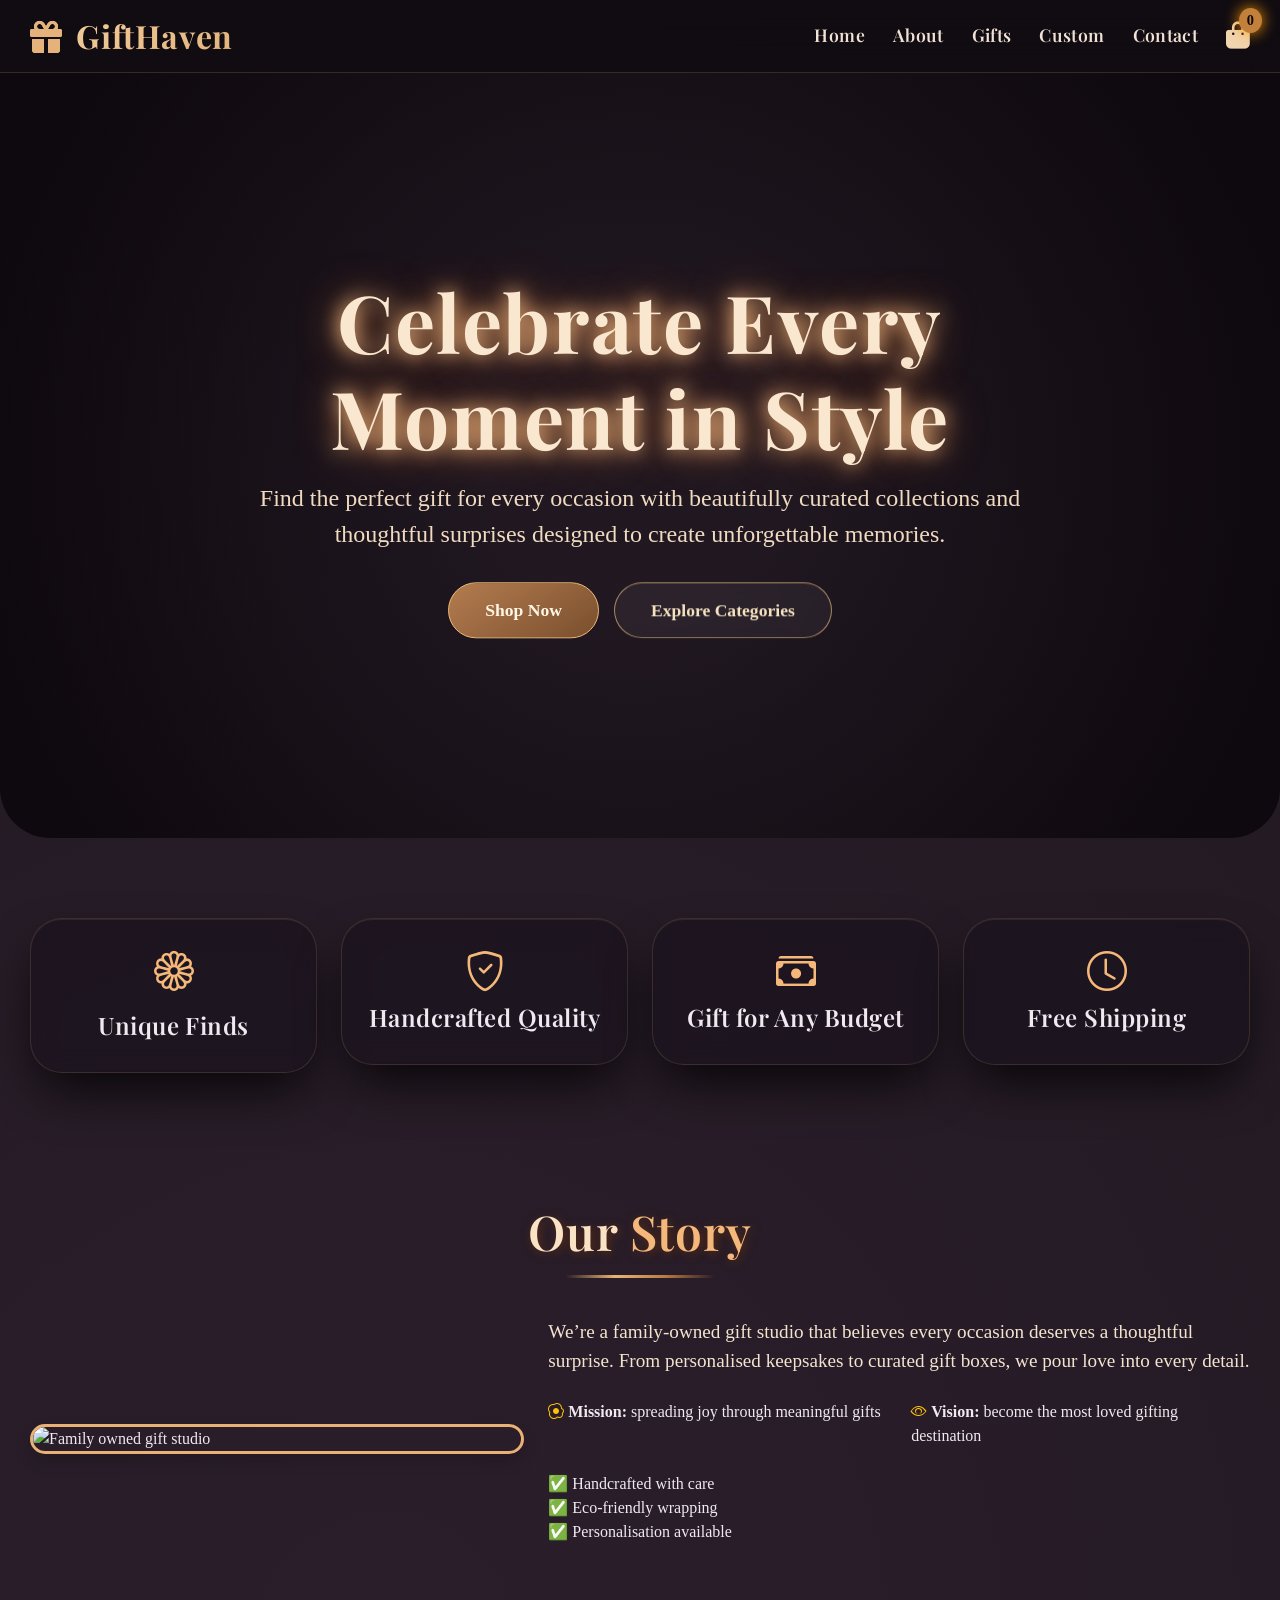
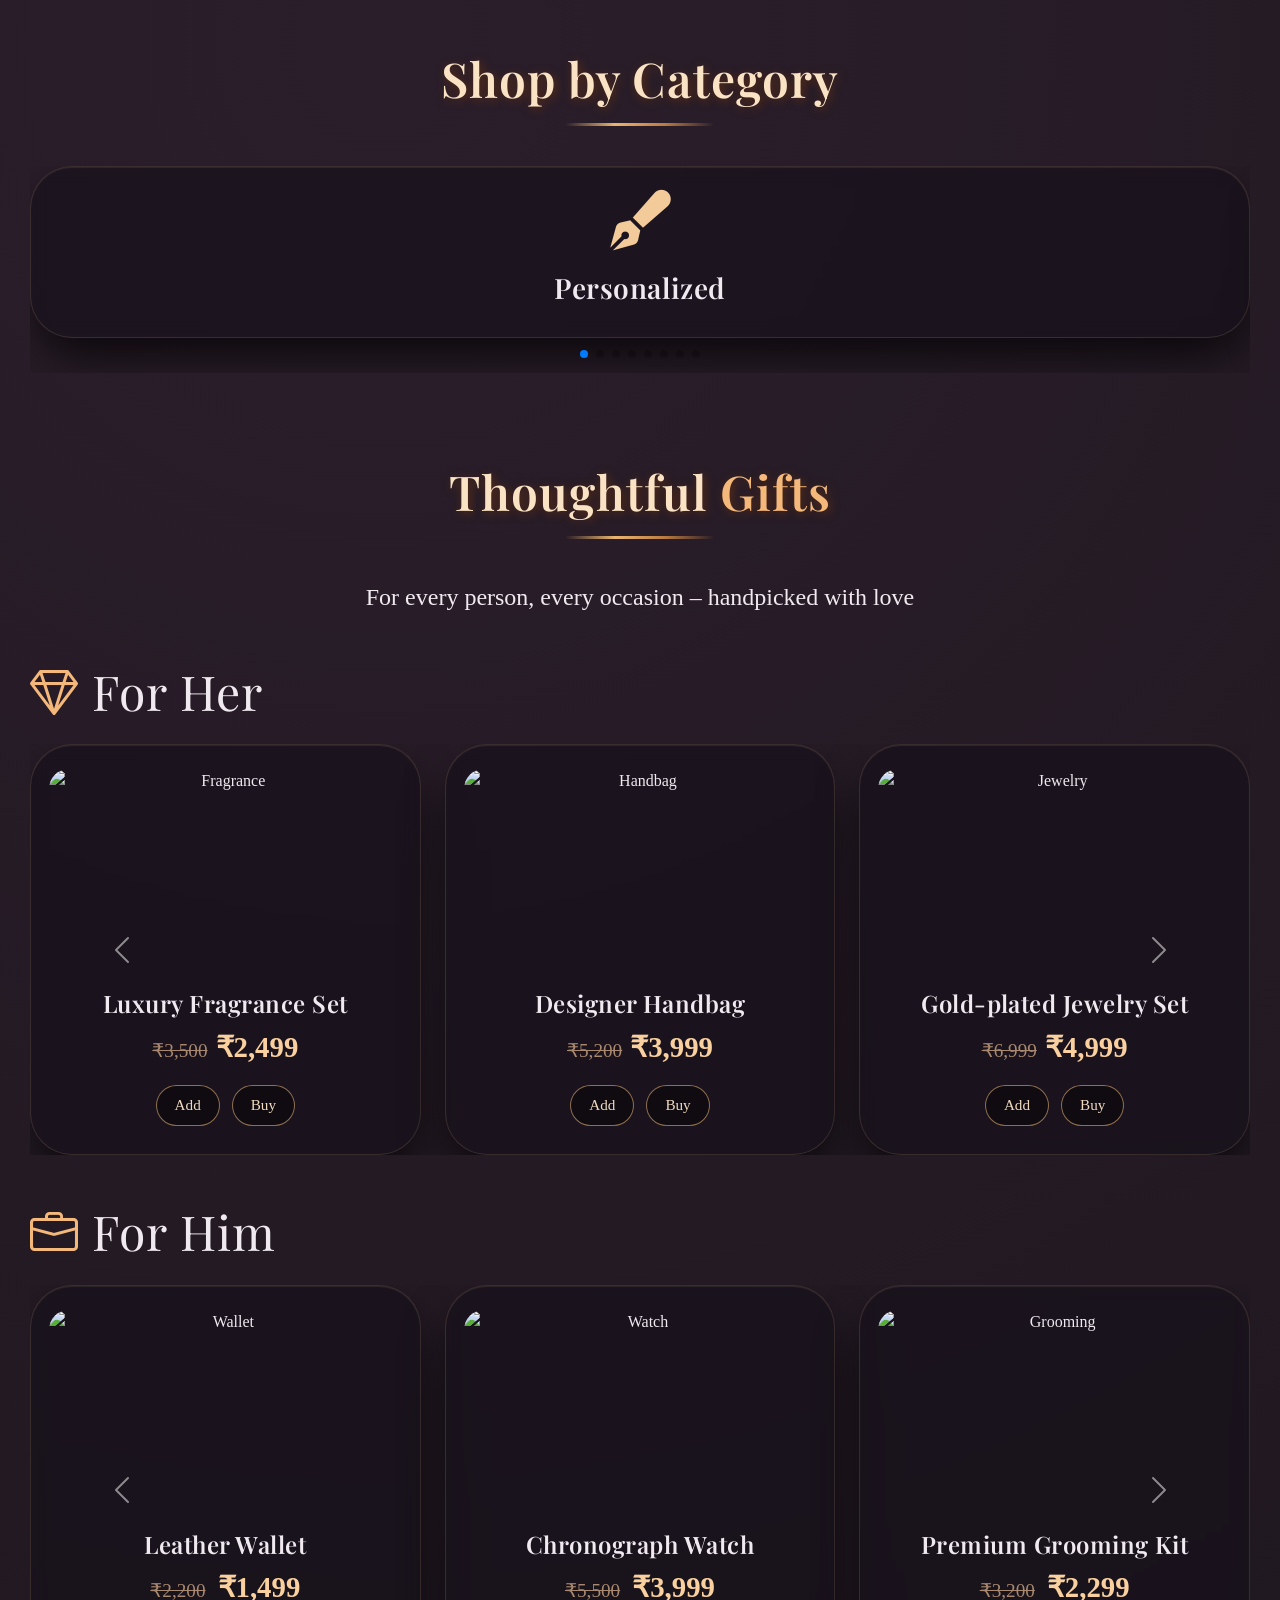
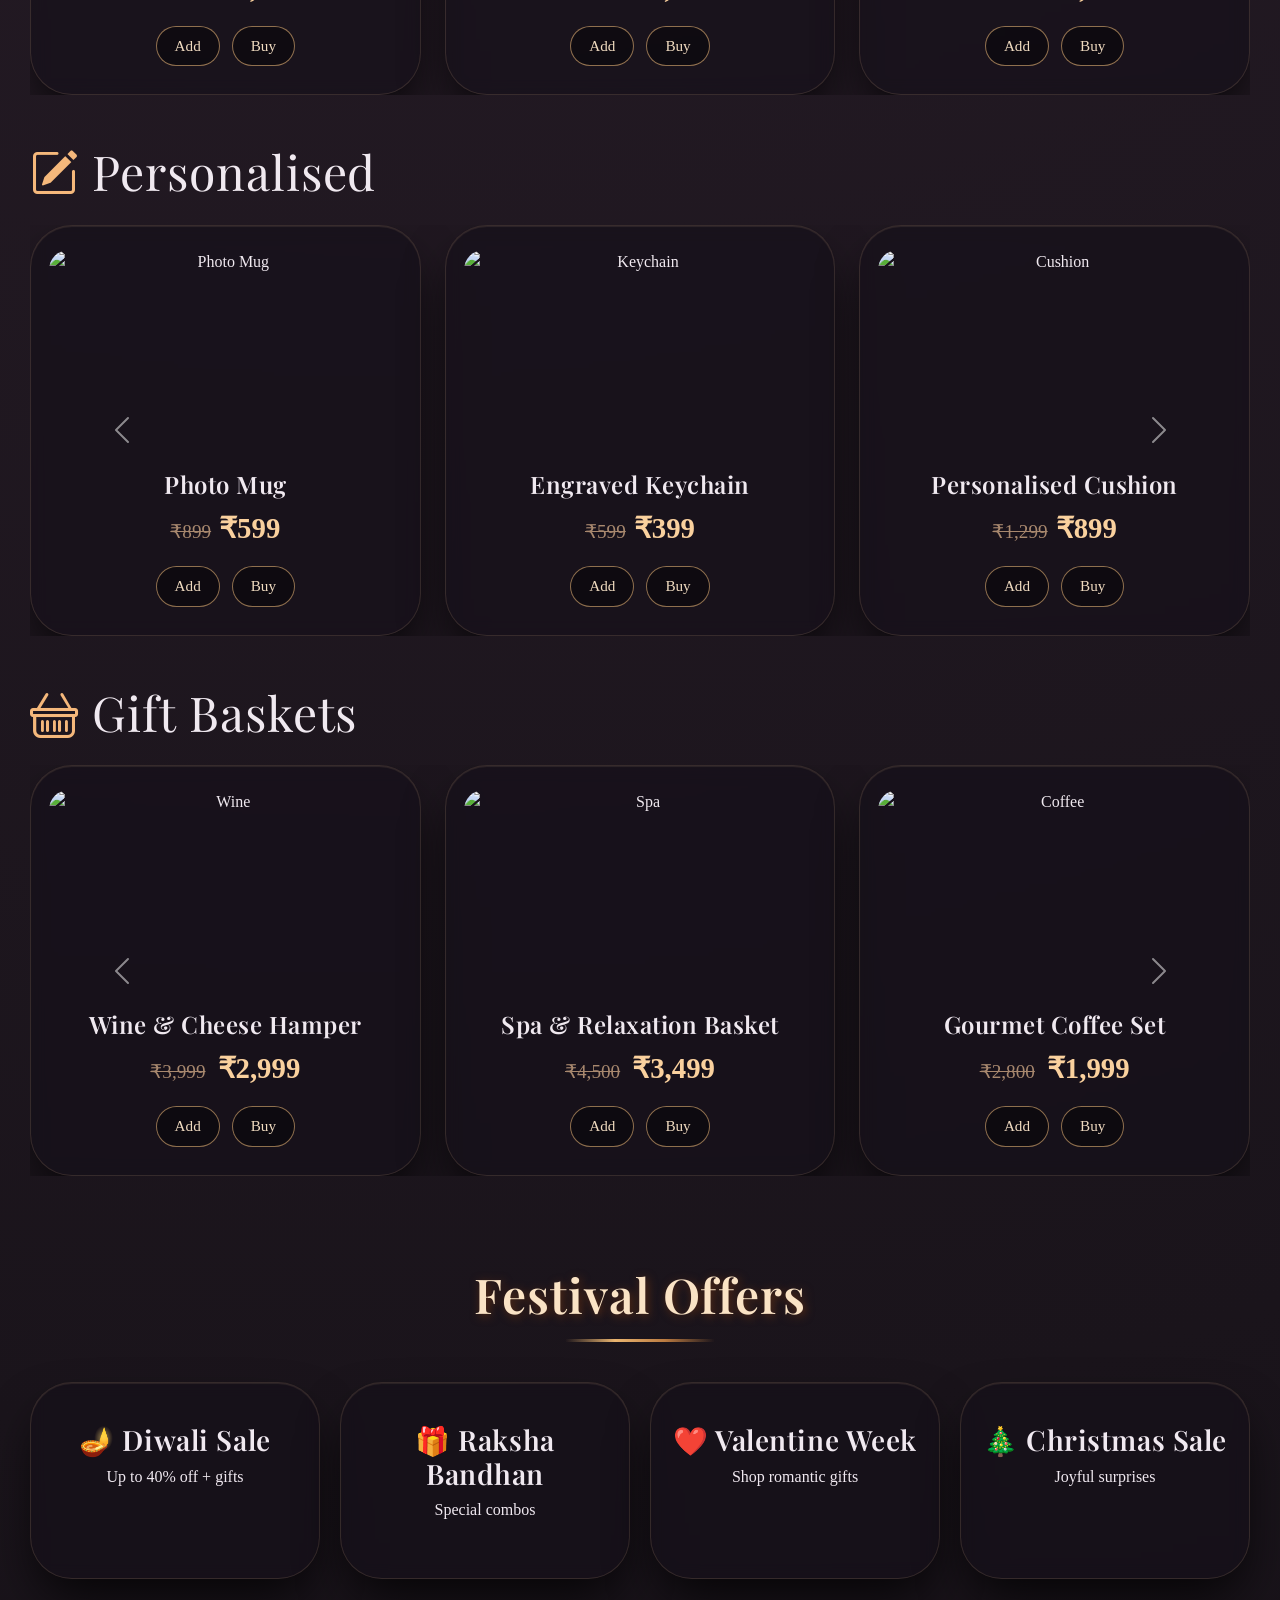
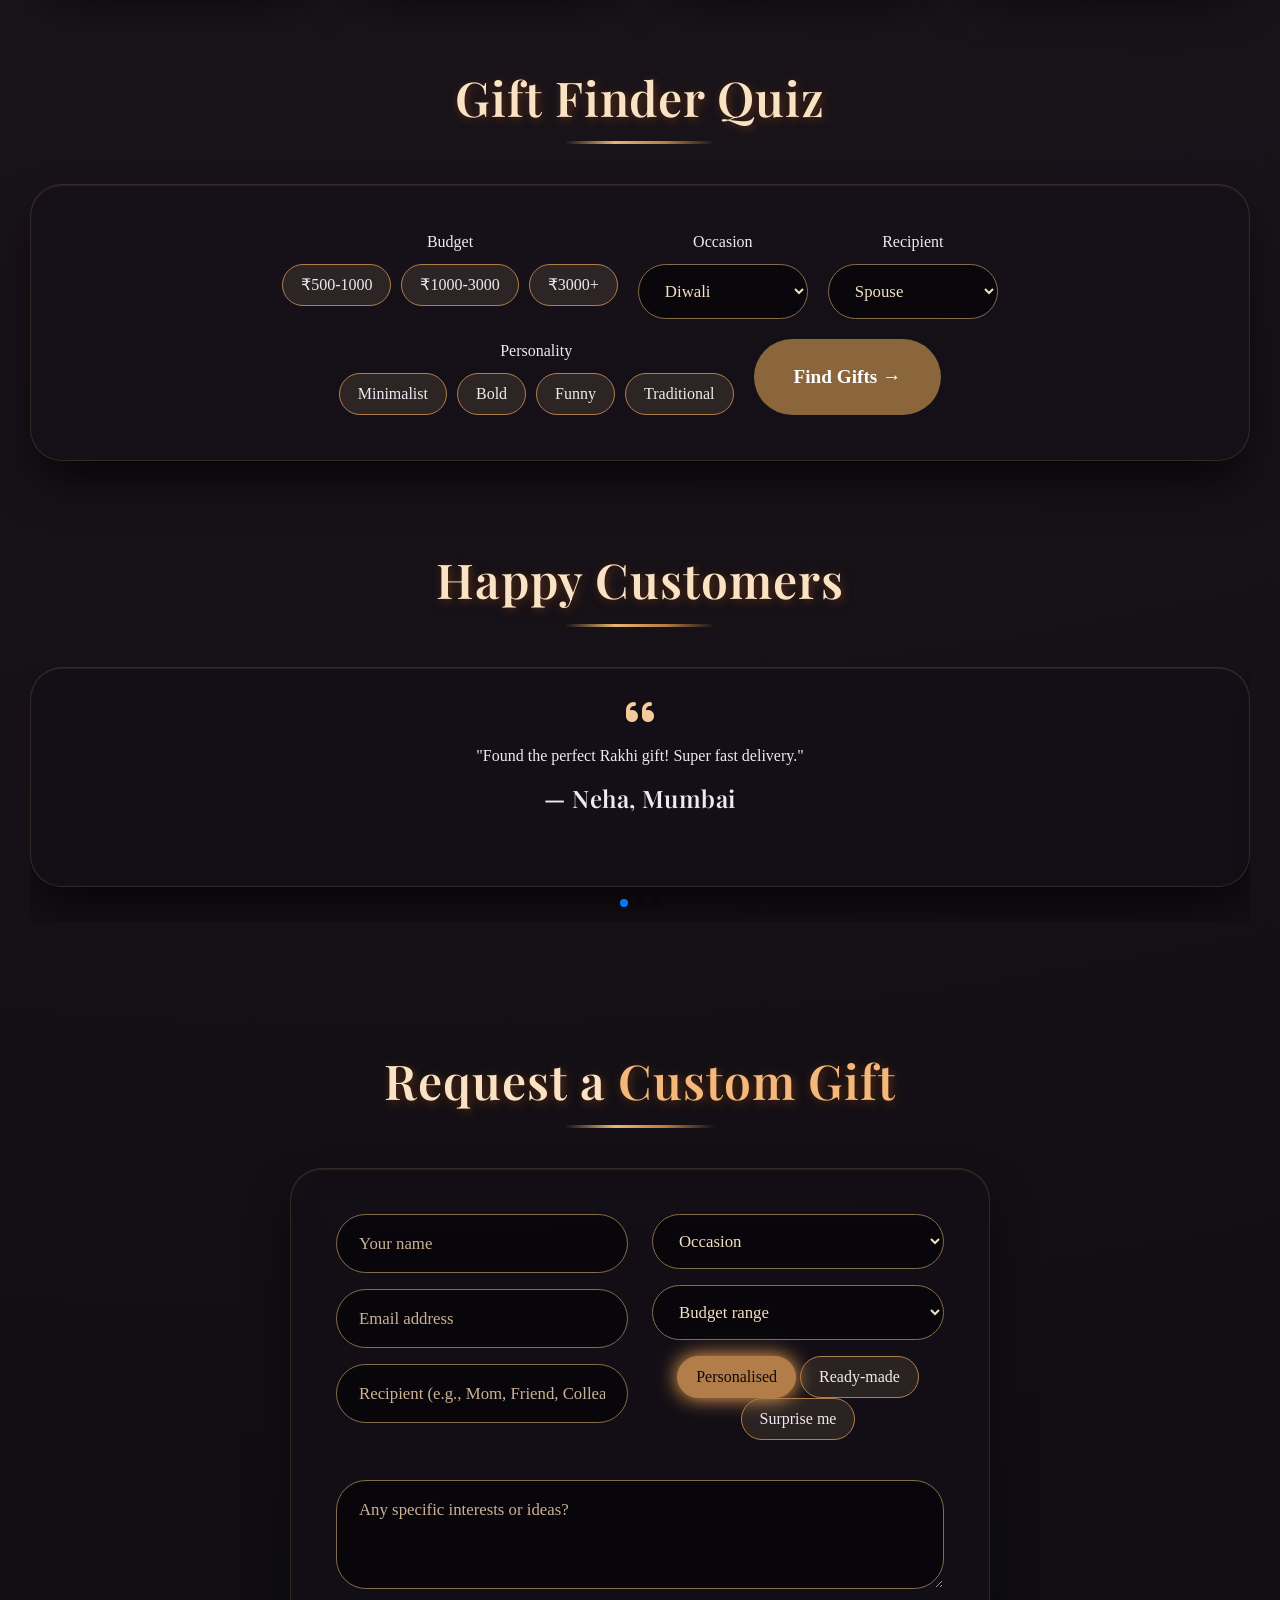
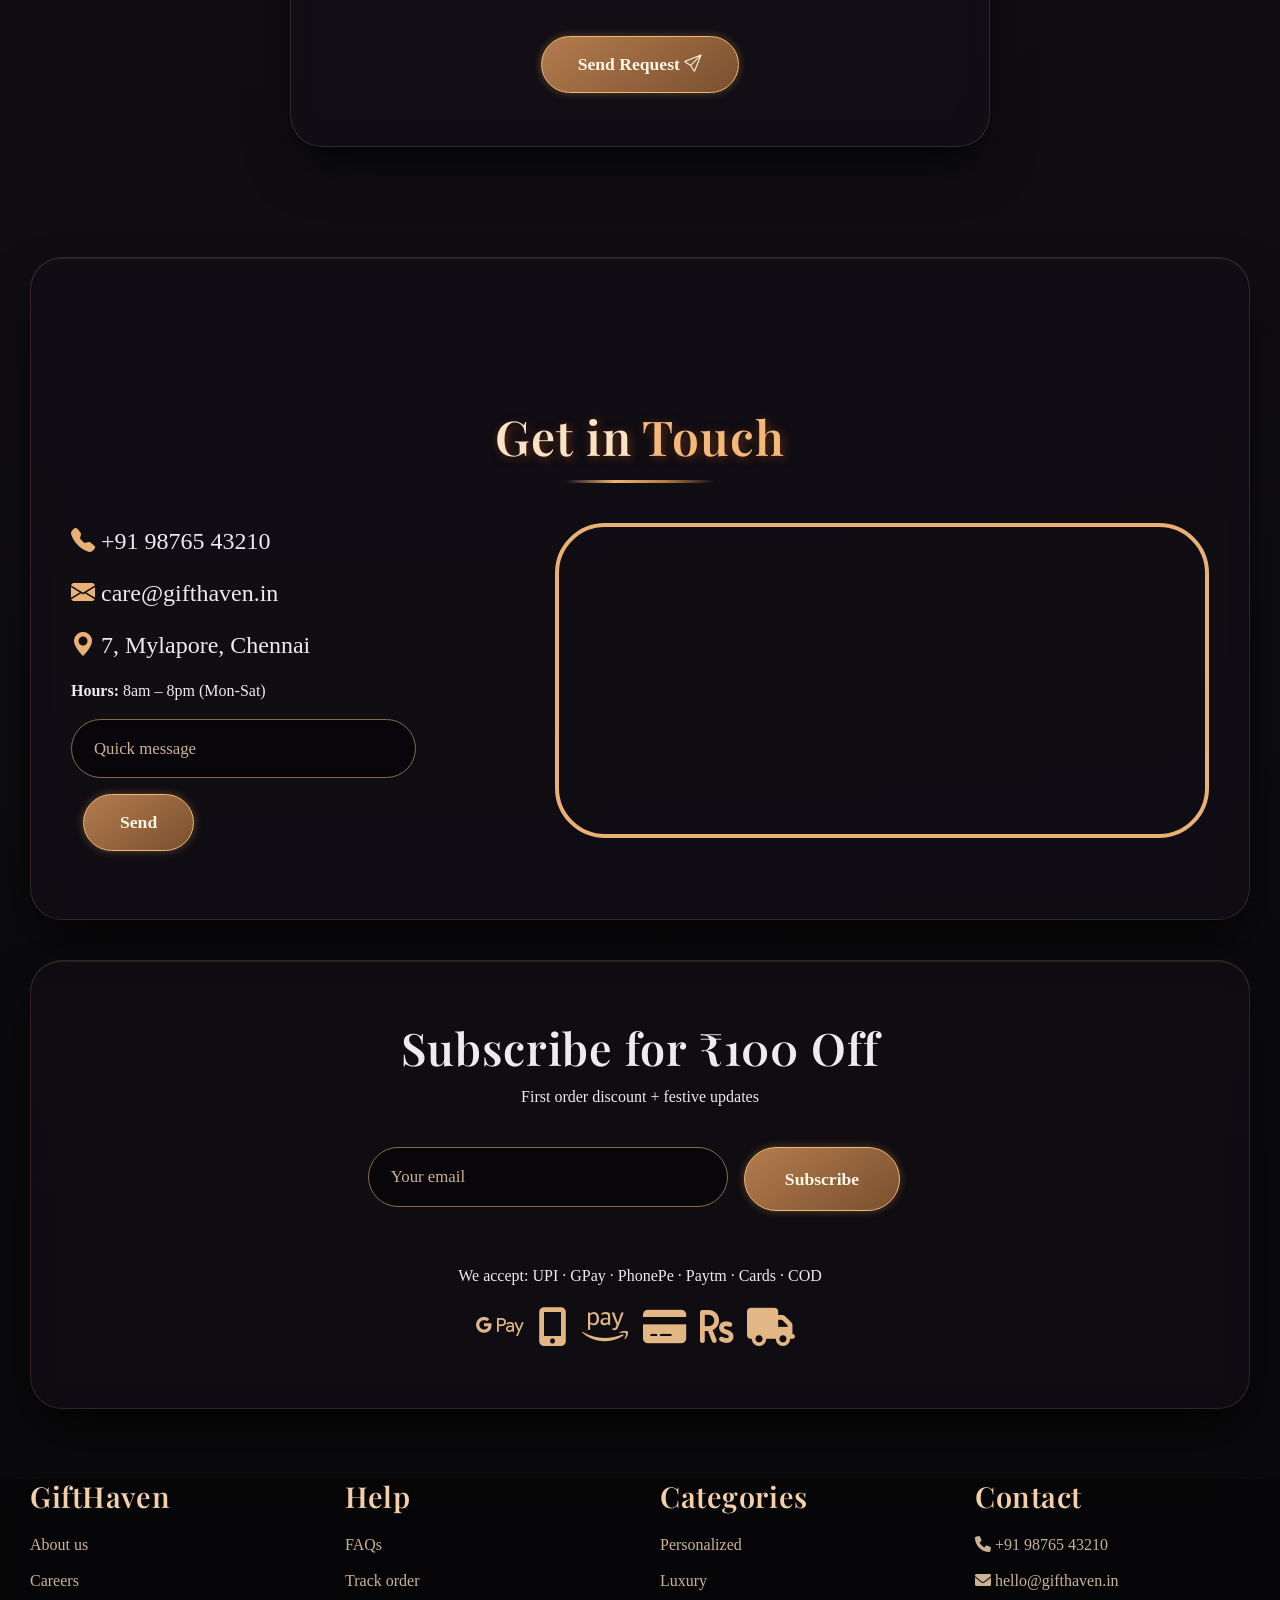
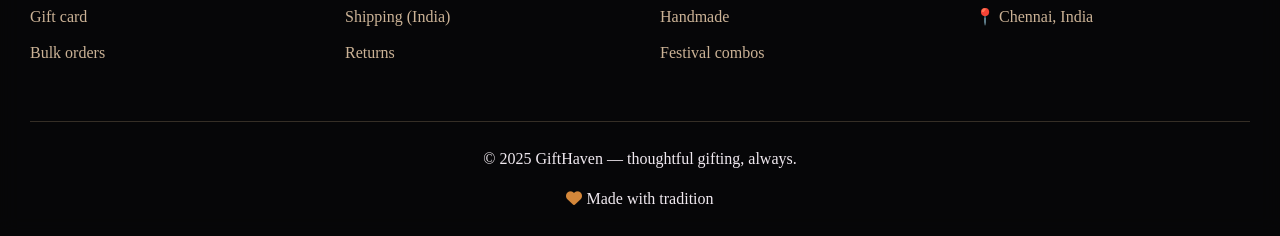
==== index.html @ 0e1faf99 "Added Models to Boostrap comment" ====
<!DOCTYPE html>
<html lang="en">
<head>
  <meta charset="UTF-8" />
  <meta name="google-site-verification" content="d2nQyzXYaxKSL7zvkTmyWtVODp1r4jVyXbWFg20nH5I" />
  <meta name="viewport" content="width=device-width, initial-scale=1.0" />
  <title>GiftHaven | Thoughtful Gifts for Every Occasion</title>

  <!-- Google Fonts -->
  <link rel="preconnect" href="https://fonts.googleapis.com" />
  <link rel="preconnect" href="https://fonts.gstatic.com" crossorigin />
  <link
    href="https://fonts.googleapis.com/css2?family=Inter:opsz@14..32&family=Playfair+Display:wght@400;600;700;900&display=swap"
    rel="stylesheet"
  />

  <!-- AOS -->
  <link href="https://unpkg.com/aos@2.3.1/dist/aos.css" rel="stylesheet" />

  <!-- Icons -->
  <link
    rel="stylesheet"
    href="https://cdnjs.cloudflare.com/ajax/libs/font-awesome/6.0.0-beta3/css/all.min.css"
  />
  <link
    rel="stylesheet"
    href="https://cdn.jsdelivr.net/npm/bootstrap-icons@1.11.3/font/bootstrap-icons.min.css"
  />

  <!-- Bootstrap Models -->
  <link
    href="https://cdn.jsdelivr.net/npm/bootstrap@5.3.0-alpha1/dist/css/bootstrap.min.css"
    rel="stylesheet"
  />

  <!-- Swipers -->
  <link
    rel="stylesheet"
    href="https://cdn.jsdelivr.net/npm/swiper@11/swiper-bundle.min.css"
  />

  <style>
    * {
      margin: 0;
      padding: 0;
      box-sizing: border-box;
    }

    html {
      scroll-behavior: smooth;
    }

    body {
      font-family:Georgia, 'Times New Roman', Times, serif;
      background-color: #0b0a0c;
      background-image: radial-gradient(circle at 30% 20%, #2a1e2a 0%, #0a0a0c 90%);
      color: #f0e9f0;
      line-height: 1.5;
    }

    h1,
    h2,
    h3,
    h4,
    .logo,
    .nav-links a,
    .section-title {
      font-family: 'Playfair Display', serif;
      font-weight: 600;
      letter-spacing: 0.02em;
    }

    .container {
      max-width: 1400px;
      margin: 0 auto;
      padding: 0 30px;
    }

    img {
      max-width: 100%;
      display: block;
    }

    /* ================= HERO VIDEO SLIDER ================= */
    .hero-video-slider {
      width: 100%;
      position: relative;
      margin-bottom: 40px;
    }

    .hero-video-slider .slider {
      position: relative;
      width: 100%;
      height: 85vh;
      min-height: 600px;
      overflow: hidden;
      border-radius: 0 0 50px 50px;
    }

    .hero-video-slider .slide {
      position: absolute;
      inset: 0;
      width: 100%;
      height: 100%;
      opacity: 0;
      visibility: hidden;
      transition: opacity 1.5s ease-in-out, visibility 1.5s ease-in-out;
    }

    .hero-video-slider .slide.active {
      opacity: 1;
      visibility: visible;
      z-index: 2;
    }

    .hero-video-slider .slide video {
      width: 100%;
      height: 100%;
      object-fit: cover;
      filter: brightness(0.35);
    }

    .hero-video-slider .slide::after {
      content: "";
      position: absolute;
      inset: 0;
      background: radial-gradient(circle at center, rgba(0, 0, 0, 0.1) 20%, rgba(10, 6, 10, 0.85) 90%);
      z-index: 1;
    }

    .slide-content {
      position: absolute;
      top: 50%;
      left: 50%;
      transform: translate(-50%, -50%);
      z-index: 3;
      text-align: center;
      width: 90%;
      max-width: 900px;
      padding: 20px;
    }

    .slide-content h1 {
      font-size: 5rem;
      font-weight: 700;
      color: #fae7cf;
      text-shadow: 0 0 20px #ffc489, 0 0 40px #b45f2b;
      margin-bottom: 15px;
    }

    .slide-content p {
      font-size: 1.5rem;
      color: #f0dac0;
      margin-bottom: 30px;
    }

    .buttons {
      display: flex;
      gap: 15px;
      justify-content: center;
      flex-wrap: wrap;
    }

    /* Reusable Cards */
    .glass-card,
    .category-card,
    .product-card,
    .testimonial-card,
    .banner-card,
    .gift-finder form,
    .newsletter-box,
    .contact-card,
    .order-form-card,
    .about-card {
      background: rgba(20, 15, 25, 0.5);
      backdrop-filter: blur(12px);
      -webkit-backdrop-filter: blur(12px);
      border: 1px solid rgba(230, 190, 140, 0.15);
      border-radius: 32px;
      box-shadow: 0 25px 50px -10px rgba(0, 0, 0, 0.8),
        inset 0 1px 1px rgba(255, 215, 170, 0.1);
      transition: transform 0.3s ease, box-shadow 0.4s ease, border-color 0.2s;
    }

    .glass-card:hover,
    .product-card:hover,
    .category-card:hover {
      transform: translateY(-8px) scale(1.02);
      box-shadow: 0 30px 60px -8px #000000cc, 0 0 0 1px rgba(255, 200, 120, 0.3);
      border-color: rgba(230, 170, 100, 0.5);
    }

    /* Navbar */
    .navbar {
      position: sticky;
      top: 0;
      z-index: 999;
      background: rgba(10, 8, 12, 0.7);
      backdrop-filter: blur(16px);
      border-bottom: 1px solid rgba(200, 160, 120, 0.2);
      padding: 12px 0;
    }

    .nav-container {
      display: flex;
      align-items: center;
      justify-content: space-between;
      gap: 20px;
      flex-wrap: wrap;
    }

    .logo {
      font-size: 2rem;
      font-weight: 700;
      background: linear-gradient(130deg, #f5d0a0, #e3b37c);
      -webkit-background-clip: text;
      background-clip: text;
      color: transparent;
    }

    .logo i {
      color: #e6b27c;
      margin-right: 6px;
    }

    .nav-links {
      display: flex;
      gap: 28px;
      align-items: center;
      flex-wrap: wrap;
    }

    .nav-links a {
      color: #f0e2d5;
      text-decoration: none;
      font-size: 1.1rem;
      transition: 0.2s;
      padding: 6px 0;
      border-bottom: 2px solid transparent;
    }

    .nav-links a:hover {
      color: #fadcb0;
      text-shadow: 0 0 10px #ffb96a;
      border-bottom-color: #eab984;
    }

    .cart-icon {
      position: relative;
      font-size: 1.7rem;
      color: #f0d5b0;
      cursor: pointer;
    }

    .cart-count {
      position: absolute;
      top: -8px;
      right: -12px;
      background: #c2803a;
      color: #0b0a0c;
      border-radius: 50%;
      padding: 2px 8px;
      font-size: 0.9rem;
      font-weight: bold;
      box-shadow: 0 0 15px #f90;
    }

    /* Buttons */
    .btn {
      display: inline-block;
      padding: 14px 36px;
      margin: 8px 12px;
      border-radius: 60px;
      font-weight: 600;
      font-size: 1.1rem;
      text-decoration: none;
      background: rgba(255, 255, 255, 0.03);
      border: 1px solid rgba(255, 210, 140, 0.6);
      backdrop-filter: blur(6px);
      color: #f5e2c1;
      transition: all 0.3s;
      box-shadow: 0 0 10px rgba(255, 190, 100, 0.3);
    }

    .btn-primary,
    .btn-secondary {
      padding: 14px 36px;
      border-radius: 60px;
      font-weight: 600;
      font-size: 1.1rem;
      border: 1px solid rgba(255, 210, 140, 0.6);
      cursor: pointer;
      transition: all 0.3s ease;
    }

    .btn-primary {
      background: linear-gradient(145deg, #b47c4f, #7a4f2e);
      border-color: #eebb77;
      color: #fff6e5;
    }

    .btn-secondary {
      background: rgba(255, 255, 255, 0.05);
      color: #f5e2c1;
      border-color: rgba(255, 210, 140, 0.6);
      backdrop-filter: blur(6px);
    }

    .btn:hover,
    .btn-primary:hover,
    .btn-secondary:hover {
      transform: scale(1.05);
      background: rgba(200, 150, 90, 0.3);
      border-color: #fcc27e;
      box-shadow: 0 0 30px #ffb45b, 0 0 60px #c1661e;
      color: #fff8e7;
    }

    .btn-small {
      padding: 8px 18px;
      border-radius: 40px;
      background: rgba(0, 0, 0, 0.4);
      border: 1px solid rgba(230, 180, 120, 0.6);
      color: #f0dbc0;
      text-decoration: none;
      font-size: 0.95rem;
      transition: 0.2s;
      display: inline-block;
      margin: 4px;
      cursor: pointer;
    }

    .btn-small:hover {
      background: #a5713d;
      box-shadow: 0 0 20px #ea9f4a;
      border-color: #fec27e;
      color: #000;
    }

    /* Section Titles */
    .section-title {
      font-size: 3rem;
      text-align: center;
      margin: 90px 0 40px;
      color: #fae3c5;
      text-shadow: 2px 2px 10px #5e2e14;
    }

    .section-title::after {
      content: '';
      display: block;
      width: 150px;
      height: 3px;
      background: linear-gradient(90deg, transparent, #eab570, #bb7b41, transparent);
      margin: 15px auto 0;
      border-radius: 6px;
    }

    .section-title span {
      color: #f5b87b;
    }

    /* Highlights */
    .glass-card {
      padding: 24px 18px;
      text-align: center;
    }

    /* Categories */
    .category-card {
      flex: 0 0 280px;
      padding: 24px 18px;
      text-align: center;
      border-radius: 42px;
      background: rgba(20, 15, 25, 0.6);
      backdrop-filter: blur(8px);
    }

    .category-card i {
      font-size: 3.8rem;
      color: #f3cb9a;
      margin-bottom: 20px;
    }

    /* Products */
    .product-card {
      padding: 24px 18px;
      text-align: center;
      border-radius: 42px;
      background: rgba(20, 15, 25, 0.6);
      backdrop-filter: blur(8px);
      height: 100%;
      display: flex;
      flex-direction: column;
    }

    .price {
      font-size: 1.8rem;
      font-weight: 600;
      color: #fad19e;
    }

    .old-price {
      font-size: 1.2rem;
      text-decoration: line-through;
      color: #a8886e;
      margin-right: 8px;
    }

    .dish {
      border-radius: 20px;
      width: 100%;
      height: 200px;
      margin-bottom: 20px;
      overflow: hidden;
    }

    .dish img {
      width: 100%;
      height: 100%;
      object-fit: cover;
    }

    .card-actions {
      margin-top: auto;
      padding-top: 12px;
    }

    /* Testimonials */
    .testimonial-card {
      padding: 28px 24px;
      text-align: center;
      min-height: 220px;
    }

    .testimonial-card i {
      font-size: 2rem;
      color: #f3cb9a;
      margin-bottom: 16px;
    }

    /* About */
    .lead {
      font-size: 1.2rem;
      color: #f3e4cf;
    }

    /* Forms */
    .order-form-card,
    .contact-card {
      padding: 45px;
      max-width: 700px;
      margin: 30px auto;
    }

    .form-control-super,
    .newsletter-input,
    .form-group input,
    .form-group textarea,
    .form-group select {
      width: 100%;
      padding: 16px 22px;
      background: rgba(0, 0, 0, 0.5);
      border: 1px solid #856e4b;
      border-radius: 60px;
      font-size: 1.05rem;
      color: #f2e0c0;
      backdrop-filter: blur(4px);
      outline: none;
    }

    textarea.form-control-super {
      border-radius: 30px;
      resize: vertical;
    }

    .form-control-super::placeholder,
    .newsletter-input::placeholder {
      color: #cbb296;
    }

    .gift-finder form {
      padding: 45px;
      display: flex;
      flex-wrap: wrap;
      gap: 20px;
      justify-content: center;
    }

    .form-control-wrapper {
      display: flex;
      flex-direction: column;
      min-width: 170px;
      gap: 10px;
    }

    .pill-group {
      display: flex;
      flex-wrap: wrap;
      gap: 10px;
    }

    .pill {
      background: rgba(255, 210, 150, 0.1);
      border: 1px solid #af7e4a;
      border-radius: 40px;
      padding: 8px 18px;
      cursor: pointer;
      transition: 0.2s;
      display: inline-block;
    }

    .pill:hover,
    .pill.active {
      background: #b27d48;
      color: #0b0a0c;
      box-shadow: 0 0 20px #ffae5a;
    }

    .finder-submit {
      background: #8b663d;
      border: none;
      padding: 0 40px;
      border-radius: 60px;
      color: white;
      font-weight: bold;
      font-size: 1.2rem;
      cursor: pointer;
      min-height: 54px;
    }

    /* Banner */
    .banner-grid {
      display: grid;
      grid-template-columns: repeat(4, 1fr);
      gap: 20px;
      margin: 40px 0;
    }

    .banner-card {
      padding: 40px 20px;
      text-align: center;
      border-radius: 42px;
      background: rgba(20, 15, 25, 0.6);
      backdrop-filter: blur(8px);
    }

    /* Footer */
    footer {
      background: rgba(0, 0, 0, 0.3);
      backdrop-filter: blur(10px);
      margin-top: 70px;
    }

    .footer-grid {
      display: grid;
      grid-template-columns: repeat(auto-fit, minmax(200px, 1fr));
      gap: 40px;
      margin: 60px 0 40px;
    }

    .footer-col h4 {
      font-size: 1.8rem;
      margin-bottom: 20px;
      color: #f3cfaa;
    }

    .footer-col ul {
      list-style: none;
      padding-left: 0;
    }

    .footer-col li {
      margin: 12px 0;
      color: #cbb296;
    }

    .footer-col a {
      color: #cbb296;
      text-decoration: none;
      font-size: 1.1rem;
    }

    .footer-col a:hover {
      color: #ffd89c;
    }

    .payment-icons i {
      font-size: 2.4rem;
      margin: 0 10px 0 0;
      color: #e2b785;
    }

    .copyright {
      text-align: center;
      padding: 25px;
      border-top: 1px solid #352e26;
    }

    /* Toast */
    .toast-notification {
      position: fixed;
      bottom: 30px;
      right: 30px;
      background: #2a211c;
      border-left: 6px solid #e9b174;
      padding: 16px 24px;
      border-radius: 60px;
      color: #ffefdb;
      font-weight: 500;
      box-shadow: 0 0 40px #b57a36;
      z-index: 9999;
      backdrop-filter: blur(12px);
      border: 1px solid rgba(255, 200, 120, 0.5);
      display: none;
    }

    .map-glow {
      border: 4px solid #e9b174;
      border-radius: 50px;
      overflow: hidden;
    }

    .swiper-carousel {
      padding-bottom: 35px;
    }

    @media (max-width: 992px) {
      .slide-content h1 {
        font-size: 3.5rem;
      }

      .slide-content p {
        font-size: 1.2rem;
      }

      .banner-grid {
        grid-template-columns: 1fr 1fr;
      }
    }

    @media (max-width: 800px) {
      .nav-container {
        flex-direction: column;
        align-items: flex-start;
      }

      .nav-links {
        gap: 18px;
      }

      .section-title {
        font-size: 2.3rem;
      }

      .slide-content h1 {
        font-size: 2.8rem;
      }
    }

    @media (max-width: 576px) {
      .container {
        padding: 0 18px;
      }

      .banner-grid {
        grid-template-columns: 1fr;
      }

      .nav-links {
        flex-direction: column;
        align-items: flex-start;
      }

      .newsletter-input {
        width: 100%;
        margin-bottom: 15px;
      }

      .slide-content p {
        font-size: 1rem;
      }

      .buttons {
        flex-direction: column;
        align-items: center;
      }
    }
  </style>
</head>
<body>

  <!-- ========================= NAVBAR ========================= -->
  <nav class="navbar">
    <div class="container nav-container">
      <div class="logo"><i class="fas fa-gift"></i> GiftHaven</div>

      <div class="nav-links">
        <a href="#home">Home</a>
        <a href="#about">About</a>
        <a href="#gifts">Gifts</a>
        <a href="#custom">Custom</a>
        <a href="#contact">Contact</a>

        <div class="cart-icon" id="cartIcon">
          <i class="fas fa-shopping-bag"></i>
          <span class="cart-count" id="cartCount">0</span>
        </div>
      </div>
    </div>
  </nav>

  <!-- ========================= HERO ========================= -->
  <section class="hero-video-slider" id="home">
    <div class="slider">

      <div class="slide active">
        <video src="1.mp4" autoplay muted loop playsinline></video>
        <div class="slide-content">
          <h1>Celebrate Every Moment in Style</h1>
          <p>
            Find the perfect gift for every occasion with beautifully
            curated collections and thoughtful surprises designed to
            create unforgettable memories.
          </p>
          <div class="buttons">
            <button type="button" class="btn-primary">Shop Now</button>
            <button type="button" class="btn-secondary">Explore Categories</button>
          </div>
        </div>
      </div>

      <div class="slide">
        <video src="2.mp4" muted loop playsinline></video>
        <div class="slide-content">
          <h1>Rare Finds, Endless Smiles</h1>
          <p>
            Discover handcrafted treasures and luxury gifts made with
            love. Each piece is designed to bring joy and warmth to
            every celebration.
          </p>
          <div class="buttons">
            <button type="button" class="btn-primary">Gift Now</button>
          </div>
        </div>
      </div>

      <div class="slide">
        <video src="3.mp4" muted loop playsinline></video>
        <div class="slide-content">
          <h1>Festival Special Offers</h1>
          <p>
            Celebrate Diwali, Rakhi, Christmas, and Valentine’s Day
            with exclusive gift collections, festive hampers, and
            exciting seasonal discounts.
          </p>
          <div class="buttons">
            <button type="button" class="btn-primary">Claim Discount</button>
          </div>
        </div>
      </div>

      <div class="slide">
        <video src="4.mp4" muted loop playsinline></video>
        <div class="slide-content">
          <h1>Personalised Gifts</h1>
          <p>
            Make every moment special with custom gifts including
            engraved keepsakes, personalised mugs, cushions, and
            memorable photo products.
          </p>
          <div class="buttons">
            <button type="button" class="btn-primary">Create Yours</button>
          </div>
        </div>
      </div>

      <div class="slide">
        <video src="5.mp4" muted loop playsinline></video>
        <div class="slide-content">
          <h1>Luxury Gift Hampers</h1>
          <p>
            Elegant gift baskets filled with gourmet treats,
            premium products, and beautifully wrapped surprises
            for your loved ones.
          </p>
          <div class="buttons">
            <button type="button" class="btn-primary">View Hampers</button>
          </div>
        </div>
      </div>

    </div>
  </section>

  <div class="container">
    <!-- ========================= HIGHLIGHTS ========================= -->
    <section style="padding: 40px 0;">
      <div class="row g-4 text-center">
        <div class="col-md-3" data-aos="flip-up">
          <div class="glass-card">
            <i class="bi bi-flower1 fs-1" style="color:#f5b87b;"></i>
            <h4 class="mt-2">Unique Finds</h4>
          </div>
        </div>

        <div class="col-md-3" data-aos="flip-up" data-aos-delay="50">
          <div class="glass-card">
            <i class="bi bi-shield-check fs-1" style="color:#f5b87b;"></i>
            <h4>Handcrafted Quality</h4>
          </div>
        </div>

        <div class="col-md-3" data-aos="flip-up" data-aos-delay="100">
          <div class="glass-card">
            <i class="bi bi-cash-stack fs-1" style="color:#f5b87b;"></i>
            <h4>Gift for Any Budget</h4>
          </div>
        </div>

        <div class="col-md-3" data-aos="flip-up" data-aos-delay="150">
          <div class="glass-card">
            <i class="bi bi-clock fs-1" style="color:#f5b87b;"></i>
            <h4>Free Shipping</h4>
          </div>
        </div>
      </div>
    </section>

    <!-- ========================= ABOUT ========================= -->
    <section id="about" data-aos="fade-up">
      <h2 class="section-title">Our <span>Story</span></h2>

      <div class="row align-items-center">
        <div class="col-lg-5" data-aos="fade-right">
          <img
            src="https://images.pexels.com/photos/5705522/pexels-photo-5705522.jpeg?auto=compress&cs=tinysrgb&w=600"
            class="img-fluid rounded-5 shadow"
            style="border:3px solid #e9b174;"
            alt="Family owned gift studio"
          />
        </div>

        <div class="col-lg-7" data-aos="fade-left">
          <p class="lead">
            We’re a family-owned gift studio that believes every occasion deserves a thoughtful surprise.
            From personalised keepsakes to curated gift boxes, we pour love into every detail.
          </p>

          <div class="row mt-4">
            <div class="col-6">
              <i class="bi bi-egg-fried text-warning"></i>
              <strong>Mission:</strong> spreading joy through meaningful gifts
            </div>
            <div class="col-6">
              <i class="bi bi-eye text-warning"></i>
              <strong>Vision:</strong> become the most loved gifting destination
            </div>
          </div>

          <ul class="list-unstyled mt-4">
            <li>✅ Handcrafted with care</li>
            <li>✅ Eco-friendly wrapping</li>
            <li>✅ Personalisation available</li>
          </ul>
        </div>
      </div>
    </section>

    <!-- ========================= CATEGORIES ========================= -->
    <section id="gifts">
      <h2 class="section-title" data-aos="zoom-in">Shop by Category</h2>

      <div class="swiper swiper-carousel categorySwiper" data-aos="fade-up">
        <div class="swiper-wrapper">
          <div class="swiper-slide"><div class="category-card"><i class="fas fa-pen-fancy"></i><h3>Personalized</h3></div></div>
          <div class="swiper-slide"><div class="category-card"><i class="fas fa-calendar-alt"></i><h3>Occasion</h3></div></div>
          <div class="swiper-slide"><div class="category-card"><i class="fas fa-crown"></i><h3>Luxury</h3></div></div>
          <div class="swiper-slide"><div class="category-card"><i class="fas fa-hands"></i><h3>Handmade</h3></div></div>
          <div class="swiper-slide"><div class="category-card"><i class="fas fa-smile"></i><h3>Funny & Novelty</h3></div></div>
          <div class="swiper-slide"><div class="category-card"><i class="fas fa-box-open"></i><h3>Subscription</h3></div></div>
          <div class="swiper-slide"><div class="category-card"><i class="fas fa-leaf"></i><h3>Eco-Friendly</h3></div></div>
          <div class="swiper-slide"><div class="category-card"><i class="fas fa-user-tie"></i><h3>For Him / Her / Kids</h3></div></div>
        </div>
        <div class="category-pagination swiper-pagination"></div>
      </div>
    </section>

    <!-- ========================= PRODUCTS ========================= -->
    <section>
      <h2 class="section-title" data-aos="zoom-in">Thoughtful <span>Gifts</span></h2>
      <p class="text-center fs-4 mb-5">For every person, every occasion – handpicked with love</p>

      <h3 class="display-5 mt-5">
        <i class="bi bi-gem" style="color:#f5b87b;"></i> For Her
      </h3>

      <div id="forHerCarousel" class="carousel slide mt-4" data-bs-ride="carousel">
        <div class="carousel-inner">
          <div class="carousel-item active">
            <div class="row g-4">
              <div class="col-md-4">
                <div class="product-card">
                  <div class="dish">
                    <img src="https://images.pexels.com/photos/965993/pexels-photo-965993.jpeg?auto=compress&cs=tinysrgb&w=600" alt="Fragrance" />
                  </div>
                  <h4>Luxury Fragrance Set</h4>
                  <div><span class="old-price">₹3,500</span><span class="price">₹2,499</span></div>
                  <div class="card-actions">
                    <a class="btn-small add-to-cart">Add</a>
                    <a class="btn-small buy-now">Buy</a>
                  </div>
                </div>
              </div>

              <div class="col-md-4">
                <div class="product-card">
                  <div class="dish">
                    <img src="https://images.pexels.com/photos/1152077/pexels-photo-1152077.jpeg?auto=compress&cs=tinysrgb&w=600" alt="Handbag" />
                  </div>
                  <h4>Designer Handbag</h4>
                  <div><span class="old-price">₹5,200</span><span class="price">₹3,999</span></div>
                  <div class="card-actions">
                    <a class="btn-small add-to-cart">Add</a>
                    <a class="btn-small buy-now">Buy</a>
                  </div>
                </div>
              </div>

              <div class="col-md-4">
                <div class="product-card">
                  <div class="dish">
                    <img src="https://images.pexels.com/photos/2783873/pexels-photo-2783873.jpeg?auto=compress&cs=tinysrgb&w=600" alt="Jewelry" />
                  </div>
                  <h4>Gold-plated Jewelry Set</h4>
                  <div><span class="old-price">₹6,999</span><span class="price">₹4,999</span></div>
                  <div class="card-actions">
                    <a class="btn-small add-to-cart">Add</a>
                    <a class="btn-small buy-now">Buy</a>
                  </div>
                </div>
              </div>
            </div>
          </div>

          <div class="carousel-item">
            <div class="row g-4">
              <div class="col-md-4">
                <div class="product-card">
                  <div class="dish">
                    <img src="https://images.pexels.com/photos/1485031/pexels-photo-1485031.jpeg?auto=compress&cs=tinysrgb&w=600" alt="Scarf" />
                  </div>
                  <h4>Pashmina Scarf</h4>
                  <div><span class="old-price">₹2,500</span><span class="price">₹1,799</span></div>
                  <div class="card-actions">
                    <a class="btn-small add-to-cart">Add</a>
                    <a class="btn-small buy-now">Buy</a>
                  </div>
                </div>
              </div>

              <div class="col-md-4">
                <div class="product-card">
                  <div class="dish">
                    <img src="https://images.pexels.com/photos/190819/pexels-photo-190819.jpeg?auto=compress&cs=tinysrgb&w=600" alt="Watch" />
                  </div>
                  <h4>Elegant Watch</h4>
                  <div><span class="old-price">₹3,999</span><span class="price">₹2,999</span></div>
                  <div class="card-actions">
                    <a class="btn-small add-to-cart">Add</a>
                    <a class="btn-small buy-now">Buy</a>
                  </div>
                </div>
              </div>

              <div class="col-md-4">
                <div class="product-card">
                  <div class="dish">
                    <img src="https://images.pexels.com/photos/2529148/pexels-photo-2529148.jpeg?auto=compress&cs=tinysrgb&w=600" alt="Boots" />
                  </div>
                  <h4>Leather Ankle Boots</h4>
                  <div><span class="old-price">₹4,500</span><span class="price">₹3,499</span></div>
                  <div class="card-actions">
                    <a class="btn-small add-to-cart">Add</a>
                    <a class="btn-small buy-now">Buy</a>
                  </div>
                </div>
              </div>
            </div>
          </div>
        </div>

        <button class="carousel-control-prev" type="button" data-bs-target="#forHerCarousel" data-bs-slide="prev">
          <span class="carousel-control-prev-icon"></span>
        </button>
        <button class="carousel-control-next" type="button" data-bs-target="#forHerCarousel" data-bs-slide="next">
          <span class="carousel-control-next-icon"></span>
        </button>
      </div>

      <h3 class="display-5 mt-5">
        <i class="bi bi-briefcase" style="color:#f5b87b;"></i> For Him
      </h3>

      <div id="forHimCarousel" class="carousel slide mt-4" data-bs-ride="carousel">
  <div class="carousel-inner">

    <!-- Slide 1 -->
    <div class="carousel-item active">
      <div class="row g-4">

        <div class="col-md-4">
          <div class="product-card">
            <div class="dish">
              <img src="https://images.pexels.com/photos/220867/pexels-photo-220867.jpeg?auto=compress&cs=tinysrgb&w=600" alt="Wallet"/>
            </div>
            <h4>Leather Wallet</h4>
            <div>
              <span class="old-price">₹2,200</span>
              <span class="price">₹1,499</span>
            </div>
            <div class="card-actions">
              <a class="btn-small add-to-cart">Add</a>
              <a class="btn-small buy-now">Buy</a>
            </div>
          </div>
        </div>

        <div class="col-md-4">
          <div class="product-card">
            <div class="dish">
              <img src="https://images.pexels.com/photos/277390/pexels-photo-277390.jpeg?auto=compress&cs=tinysrgb&w=600" alt="Watch"/>
            </div>
            <h4>Chronograph Watch</h4>
            <div>
              <span class="old-price">₹5,500</span>
              <span class="price">₹3,999</span>
            </div>
            <div class="card-actions">
              <a class="btn-small add-to-cart">Add</a>
              <a class="btn-small buy-now">Buy</a>
            </div>
          </div>
        </div>

        <div class="col-md-4">
          <div class="product-card">
            <div class="dish">
              <img src="https://images.pexels.com/photos/3993449/pexels-photo-3993449.jpeg?auto=compress&cs=tinysrgb&w=600" alt="Grooming"/>
            </div>
            <h4>Premium Grooming Kit</h4>
            <div>
              <span class="old-price">₹3,200</span>
              <span class="price">₹2,299</span>
            </div>
            <div class="card-actions">
              <a class="btn-small add-to-cart">Add</a>
              <a class="btn-small buy-now">Buy</a>
            </div>
          </div>
        </div>

      </div>
    </div>

    <!-- Slide 2 -->
    <div class="carousel-item">
      <div class="row g-4">

        <div class="col-md-4">
          <div class="product-card">
            <div class="dish">
              <img src="https://images.pexels.com/photos/2923196/pexels-photo-2923196.jpeg?auto=compress&cs=tinysrgb&w=600" alt="Messenger Bag"/>
            </div>
            <h4>Leather Messenger Bag</h4>
            <div>
              <span class="old-price">₹4,500</span>
              <span class="price">₹3,299</span>
            </div>
            <div class="card-actions">
              <a class="btn-small add-to-cart">Add</a>
              <a class="btn-small buy-now">Buy</a>
            </div>
          </div>
        </div>

        <div class="col-md-4">
          <div class="product-card">
            <div class="dish">
              <img src="https://images.pexels.com/photos/374885/pexels-photo-374885.jpeg?auto=compress&cs=tinysrgb&w=600" alt="Organizer"/>
            </div>
            <h4>Travel Organizer Kit</h4>
            <div>
              <span class="old-price">₹2,200</span>
              <span class="price">₹1,699</span>
            </div>
            <div class="card-actions">
              <a class="btn-small add-to-cart">Add</a>
              <a class="btn-small buy-now">Buy</a>
            </div>
          </div>
        </div>

        <div class="col-md-4">
          <div class="product-card">
            <div class="dish">
              <img src="https://images.pexels.com/photos/265033/pexels-photo-265033.jpeg?auto=compress&cs=tinysrgb&w=600" alt="Smart Mug"/>
            </div>
            <h4>Smart Coffee Mug</h4>
            <div>
              <span class="old-price">₹3,299</span>
              <span class="price">₹2,199</span>
            </div>
            <div class="card-actions">
              <a class="btn-small add-to-cart">Add</a>
              <a class="btn-small buy-now">Buy</a>
            </div>
          </div>
        </div>

      </div>
    </div>

  </div>

  <button class="carousel-control-prev" type="button" data-bs-target="#forHimCarousel" data-bs-slide="prev">
    <span class="carousel-control-prev-icon"></span>
  </button>

  <button class="carousel-control-next" type="button" data-bs-target="#forHimCarousel" data-bs-slide="next">
    <span class="carousel-control-next-icon"></span>
  </button>

</div>

      <h3 class="display-5 mt-5">
  <i class="bi bi-pencil-square" style="color:#f5b87b;"></i> Personalised
</h3>

<div id="personalisedCarousel" class="carousel slide mt-4" data-bs-ride="carousel">
  <div class="carousel-inner">

    <!-- Slide 1 -->
    <div class="carousel-item active">
      <div class="row g-4">

        <div class="col-md-4">
          <div class="product-card">
            <div class="dish">
              <img src="https://images.pexels.com/photos/3616956/pexels-photo-3616956.jpeg?auto=compress&cs=tinysrgb&w=600" alt="Photo Mug"/>
            </div>
            <h4>Photo Mug</h4>
            <div><span class="old-price">₹899</span><span class="price">₹599</span></div>
            <div class="card-actions">
              <a class="btn-small add-to-cart">Add</a>
              <a class="btn-small buy-now">Buy</a>
            </div>
          </div>
        </div>

        <div class="col-md-4">
          <div class="product-card">
            <div class="dish">
              <img src="https://images.pexels.com/photos/234511/pexels-photo-234511.jpeg?auto=compress&cs=tinysrgb&w=600" alt="Keychain"/>
            </div>
            <h4>Engraved Keychain</h4>
            <div><span class="old-price">₹599</span><span class="price">₹399</span></div>
            <div class="card-actions">
              <a class="btn-small add-to-cart">Add</a>
              <a class="btn-small buy-now">Buy</a>
            </div>
          </div>
        </div>

        <div class="col-md-4">
          <div class="product-card">
            <div class="dish">
              <img src="https://images.pexels.com/photos/4498158/pexels-photo-4498158.jpeg?auto=compress&cs=tinysrgb&w=600" alt="Cushion"/>
            </div>
            <h4>Personalised Cushion</h4>
            <div><span class="old-price">₹1,299</span><span class="price">₹899</span></div>
            <div class="card-actions">
              <a class="btn-small add-to-cart">Add</a>
              <a class="btn-small buy-now">Buy</a>
            </div>
          </div>
        </div>

      </div>
    </div>

    <!-- Slide 2 -->
    <div class="carousel-item">
      <div class="row g-4">

        <div class="col-md-4">
          <div class="product-card">
            <div class="dish">
              <img src="https://images.pexels.com/photos/2567377/pexels-photo-2567377.jpeg?auto=compress&cs=tinysrgb&w=600" alt="Name Necklace"/>
            </div>
            <h4>Custom Name Necklace</h4>
            <div><span class="old-price">₹1,499</span><span class="price">₹999</span></div>
            <div class="card-actions">
              <a class="btn-small add-to-cart">Add</a>
              <a class="btn-small buy-now">Buy</a>
            </div>
          </div>
        </div>

        <div class="col-md-4">
          <div class="product-card">
            <div class="dish">
              <img src="https://images.pexels.com/photos/206460/pexels-photo-206460.jpeg?auto=compress&cs=tinysrgb&w=600" alt="Puzzle"/>
            </div>
            <h4>Photo Puzzle</h4>
            <div><span class="old-price">₹1,299</span><span class="price">₹799</span></div>
            <div class="card-actions">
              <a class="btn-small add-to-cart">Add</a>
              <a class="btn-small buy-now">Buy</a>
            </div>
          </div>
        </div>

        <div class="col-md-4">
          <div class="product-card">
            <div class="dish">
              <img src="https://images.pexels.com/photos/5681407/pexels-photo-5681407.jpeg?auto=compress&cs=tinysrgb&w=600" alt="Pen"/>
            </div>
            <h4>Engraved Pen Set</h4>
            <div><span class="old-price">₹1,099</span><span class="price">₹699</span></div>
            <div class="card-actions">
              <a class="btn-small add-to-cart">Add</a>
              <a class="btn-small buy-now">Buy</a>
            </div>
          </div>
        </div>

      </div>
    </div>

  </div>

  <button class="carousel-control-prev" type="button" data-bs-target="#personalisedCarousel" data-bs-slide="prev">
    <span class="carousel-control-prev-icon"></span>
  </button>

  <button class="carousel-control-next" type="button" data-bs-target="#personalisedCarousel" data-bs-slide="next">
    <span class="carousel-control-next-icon"></span>
  </button>

</div>
      
          <h3 class="display-5 mt-5">
  <i class="bi bi-basket" style="color:#f5b87b;"></i> Gift Baskets
</h3>

<div id="basketsCarousel" class="carousel slide mt-4" data-bs-ride="carousel">
  <div class="carousel-inner">

    <!-- Slide 1 -->
    <div class="carousel-item active">
      <div class="row g-4">

        <div class="col-md-4">
          <div class="product-card">
            <div class="dish">
              <img src="https://images.pexels.com/photos/5878506/pexels-photo-5878506.jpeg?auto=compress&cs=tinysrgb&w=600" alt="Wine"/>
            </div>
            <h4>Wine & Cheese Hamper</h4>
            <div>
              <span class="old-price">₹3,999</span>
              <span class="price">₹2,999</span>
            </div>
            <div class="card-actions">
              <a class="btn-small add-to-cart">Add</a>
              <a class="btn-small buy-now">Buy</a>
            </div>
          </div>
        </div>

        <div class="col-md-4">
          <div class="product-card">
            <div class="dish">
              <img src="https://images.pexels.com/photos/3738084/pexels-photo-3738084.jpeg?auto=compress&cs=tinysrgb&w=600" alt="Spa"/>
            </div>
            <h4>Spa & Relaxation Basket</h4>
            <div>
              <span class="old-price">₹4,500</span>
              <span class="price">₹3,499</span>
            </div>
            <div class="card-actions">
              <a class="btn-small add-to-cart">Add</a>
              <a class="btn-small buy-now">Buy</a>
            </div>
          </div>
        </div>

        <div class="col-md-4">
          <div class="product-card">
            <div class="dish">
              <img src="https://images.pexels.com/photos/312418/pexels-photo-312418.jpeg?auto=compress&cs=tinysrgb&w=600" alt="Coffee"/>
            </div>
            <h4>Gourmet Coffee Set</h4>
            <div>
              <span class="old-price">₹2,800</span>
              <span class="price">₹1,999</span>
            </div>
            <div class="card-actions">
              <a class="btn-small add-to-cart">Add</a>
              <a class="btn-small buy-now">Buy</a>
            </div>
          </div>
        </div>

      </div>
    </div>

    <!-- Slide 2 -->
    <div class="carousel-item">
      <div class="row g-4">

        <div class="col-md-4">
          <div class="product-card">
            <div class="dish">
              <img src="https://images.pexels.com/photos/776927/pexels-photo-776927.jpeg?auto=compress&cs=tinysrgb&w=600" alt="Chocolate"/>
            </div>
            <h4>Chocolate Luxe Basket</h4>
            <div>
              <span class="old-price">₹3,499</span>
              <span class="price">₹2,399</span>
            </div>
            <div class="card-actions">
              <a class="btn-small add-to-cart">Add</a>
              <a class="btn-small buy-now">Buy</a>
            </div>
          </div>
        </div>

        <div class="col-md-4">
          <div class="product-card">
            <div class="dish">
              <img src="https://images.pexels.com/photos/461198/pexels-photo-461198.jpeg?auto=compress&cs=tinysrgb&w=600" alt="Tea"/>
            </div>
            <h4>Tea Lovers Hamper</h4>
            <div>
              <span class="old-price">₹2,799</span>
              <span class="price">₹1,999</span>
            </div>
            <div class="card-actions">
              <a class="btn-small add-to-cart">Add</a>
              <a class="btn-small buy-now">Buy</a>
            </div>
          </div>
        </div>

        <div class="col-md-4">
          <div class="product-card">
            <div class="dish">
              <img src="https://images.pexels.com/photos/958545/pexels-photo-958545.jpeg?auto=compress&cs=tinysrgb&w=600" alt="Fitness"/>
            </div>
            <h4>Fitness Snack Box</h4>
            <div>
              <span class="old-price">₹2,599</span>
              <span class="price">₹1,799</span>
            </div>
            <div class="card-actions">
              <a class="btn-small add-to-cart">Add</a>
              <a class="btn-small buy-now">Buy</a>
            </div>
          </div>
        </div>

      </div>
    </div>

  </div>

  <button class="carousel-control-prev" type="button" data-bs-target="#basketsCarousel" data-bs-slide="prev">
    <span class="carousel-control-prev-icon"></span>
  </button>

  <button class="carousel-control-next" type="button" data-bs-target="#basketsCarousel" data-bs-slide="next">
    <span class="carousel-control-next-icon"></span>
  </button>

</div>
    </section>

    <!-- ========================= FESTIVAL OFFERS ========================= -->
    <section>
      <h2 class="section-title" data-aos="fade-up">Festival Offers</h2>

      <div class="banner-grid">
        <div class="banner-card" data-aos="flip-left">
          <h3>🪔 Diwali Sale</h3>
          <p>Up to 40% off + gifts</p>
        </div>
        <div class="banner-card" data-aos="flip-left">
          <h3>🎁 Raksha Bandhan</h3>
          <p>Special combos</p>
        </div>
        <div class="banner-card" data-aos="flip-right">
          <h3>❤️ Valentine Week</h3>
          <p>Shop romantic gifts</p>
        </div>
        <div class="banner-card" data-aos="flip-right">
          <h3>🎄 Christmas Sale</h3>
          <p>Joyful surprises</p>
        </div>
      </div>
    </section>

    <!-- ========================= GIFT FINDER ========================= -->
    <section>
      <h2 class="section-title" data-aos="zoom-in">Gift Finder Quiz</h2>

      <div class="gift-finder" data-aos="fade-up">
        <form class="glass-card">
          <div class="form-control-wrapper">
            <label>Budget</label>
            <div class="pill-group">
              <span class="pill">₹500-1000</span>
              <span class="pill">₹1000-3000</span>
              <span class="pill">₹3000+</span>
            </div>
          </div>

          <div class="form-control-wrapper">
            <label>Occasion</label>
            <select class="form-control-super">
              <option>Diwali</option>
              <option>Birthday</option>
              <option>Anniversary</option>
            </select>
          </div>

          <div class="form-control-wrapper">
            <label>Recipient</label>
            <select class="form-control-super">
              <option>Spouse</option>
              <option>Friend</option>
              <option>Parents</option>
              <option>Kids</option>
            </select>
          </div>

          <div class="form-control-wrapper">
            <label>Personality</label>
            <div class="pill-group">
              <span class="pill">Minimalist</span>
              <span class="pill">Bold</span>
              <span class="pill">Funny</span>
              <span class="pill">Traditional</span>
            </div>
          </div>

          <button type="submit" class="finder-submit">Find Gifts →</button>
        </form>
      </div>
    </section>

    <!-- ========================= TESTIMONIALS ========================= -->
    <section>
      <h2 class="section-title" data-aos="fade-right">Happy Customers</h2>

      <div class="swiper swiper-carousel testimonialSwiper" data-aos="fade-up">
        <div class="swiper-wrapper">
          <div class="swiper-slide">
            <div class="testimonial-card">
              <i class="fas fa-quote-left"></i>
              <p>"Found the perfect Rakhi gift! Super fast delivery."</p>
              <h4>— Neha, Mumbai</h4>
            </div>
          </div>

          <div class="swiper-slide">
            <div class="testimonial-card">
              <i class="fas fa-quote-left"></i>
              <p>"Luxury hamper made our anniversary special."</p>
              <h4>— Arjun, Delhi</h4>
            </div>
          </div>

          <div class="swiper-slide">
            <div class="testimonial-card">
              <i class="fas fa-quote-left"></i>
              <p>"Beautiful Diwali box, everything was curated."</p>
              <h4>— Priya, Bangalore</h4>
            </div>
          </div>
        </div>

        <div class="testimonial-pagination swiper-pagination"></div>
      </div>
    </section>

    <!-- ========================= CUSTOM GIFT ========================= -->
    <section id="custom" style="padding: 40px 0;">
      <h2 class="section-title">Request a <span>Custom Gift</span></h2>

      <div class="order-form-card glass-card" data-aos="zoom-in">
        <form id="customGiftForm">
          <div class="row g-4">
            <div class="col-md-6">
              <input type="text" class="form-control-super mb-3" placeholder="Your name" name="name" required />
              <input type="email" class="form-control-super mb-3" placeholder="Email address" name="email" required />
              <input type="text" class="form-control-super mb-3" placeholder="Recipient (e.g., Mom, Friend, Colleague)" name="recipient" required />
            </div>

            <div class="col-md-6">
              <select class="form-control-super mb-3" name="occasion" required>
                <option value="" disabled selected>Occasion</option>
                <option>Birthday</option>
                <option>Anniversary</option>
                <option>Wedding</option>
                <option>Just because</option>
              </select>

              <select class="form-control-super mb-3" name="budget" required>
                <option value="" disabled selected>Budget range</option>
                <option>Under ₹1,000</option>
                <option>₹1,000 – ₹3,000</option>
                <option>₹3,000 – ₹5,000</option>
                <option>Above ₹5,000</option>
              </select>

              <div class="mb-3">
                <span class="pill active" data-pill="personalised">Personalised</span>
                <span class="pill" data-pill="readymade">Ready-made</span>
                <span class="pill" data-pill="surprise">Surprise me</span>
                <input type="hidden" name="preference" id="preferenceInput" value="personalised" />
              </div>
            </div>

            <div class="col-12">
              <textarea class="form-control-super" rows="3" placeholder="Any specific interests or ideas?" name="message"></textarea>
            </div>

            <div class="col-12 text-center">
              <button type="submit" class="btn btn-primary mt-3">
                Send Request <i class="bi bi-send"></i>
              </button>
            </div>
          </div>
        </form>
      </div>
    </section>
<!-- ========================= CONTACT ========================= -->
<section id="contact" style="padding: 40px 0;">

  <div class="glass-card" style="padding:60px 40px;" data-aos="zoom-in-up">

    <h2 class="section-title">Get in <span>Touch</span></h2>

    <div class="row">
      <div class="col-lg-5">
        <div style="text-align: left;">
          <p class="fs-4"><i class="bi bi-telephone-fill" style="color:#e9b174;"></i> +91 98765 43210</p>
        <p class="fs-4"><i class="bi bi-envelope-fill" style="color:#e9b174;"></i> care@gifthaven.in</p>
        <p class="fs-4"><i class="bi bi-geo-alt-fill" style="color:#e9b174;"></i> 7, Mylapore, Chennai</p>
        <p><strong>Hours:</strong> 8am – 8pm (Mon-Sat)</p>
        </div>

        <form id="quickMessageForm">
          <div class="d-flex flex-wrap gap-2">
            <input type="text" class="form-control-super w-75" placeholder="Quick message" name="quickMsg" required />
            <button type="submit" class="btn btn-primary">Send</button>
          </div>
        </form>
      </div>

      <div class="col-lg-7 mt-4 mt-lg-0">
        <div class="map-glow">
          <iframe
            src="https://www.google.com/maps/embed?pb=!1m18!1m12!1m3!1d3887.890592971635!2d80.2652573146228!3d13.003617590836!2m3!1f0!2f0!3f0!3m2!1i1024!2i768!4f13.1!3m3!1m2!1s0x3a52678b0a8b0b0b%3A0x5b1b7b9b9b9b9b9b!2sMylapore%2C%20Chennai!5e0!3m2!1sen!2sin!4v1678900000000"
            width="100%"
            height="300"
            style="border:0; border-radius:50px;"
            loading="lazy">
          </iframe>
        </div>
      </div>
    </div>

  </div>

</section>

    <!-- ========================= NEWSLETTER ========================= -->
    <section>
      <div class="newsletter-box glass-card" style="padding:60px 30px; text-align:center;" data-aos="zoom-in-up">
        <h2 style="font-size:2.8rem;">Subscribe for ₹100 Off</h2>
        <p style="margin:10px 0 30px;">First order discount + festive updates</p>

        <div>
          <input type="email" class="newsletter-input" placeholder="Your email" style="width:360px; max-width:70%;" />
          <a href="#" class="btn btn-primary" style="padding:18px 40px;">Subscribe</a>
        </div>

        <div style="margin-top:45px;">
          <p style="margin-bottom:20px;">We accept: UPI · GPay · PhonePe · Paytm · Cards · COD</p>
          <div class="payment-icons">
            <i class="fab fa-google-pay"></i>
            <i class="fas fa-mobile-alt"></i>
            <i class="fab fa-amazon-pay"></i>
            <i class="fas fa-credit-card"></i>
            <i class="fas fa-rupee-sign"></i>
            <i class="fas fa-truck"></i>
          </div>
        </div>
      </div>
    </section>
  </div>

  <!-- ========================= FOOTER ========================= -->
  <footer>
    <div class="container">
      <div class="footer-grid">
        <div class="footer-col">
          <h4>GiftHaven</h4>
          <ul>
            <li>About us</li>
            <li>Careers</li>
            <li>Gift card</li>
            <li>Bulk orders</li>
          </ul>
        </div>

        <div class="footer-col">
          <h4>Help</h4>
          <ul>
            <li>FAQs</li>
            <li>Track order</li>
            <li>Shipping (India)</li>
            <li>Returns</li>
          </ul>
        </div>

        <div class="footer-col">
          <h4>Categories</h4>
          <ul>
            <li>Personalized</li>
            <li>Luxury</li>
            <li>Handmade</li>
            <li>Festival combos</li>
          </ul>
        </div>

        <div class="footer-col">
          <h4>Contact</h4>
          <ul>
            <li><i class="fas fa-phone"></i> +91 98765 43210</li>
            <li><i class="fas fa-envelope"></i> hello@gifthaven.in</li>
            <li>📍 Chennai, India</li>
          </ul>
        </div>
      </div>

      <div class="copyright">
        <p>© 2025 GiftHaven — thoughtful gifting, always.</p>
        <div style="margin-top:15px;">
          <i class="fas fa-heart" style="color:#d4873a;"></i> Made with tradition
        </div>
      </div>
    </div>
  </footer>

  <div id="toast" class="toast-notification">✨ Item added to cart</div>

  <!-- Scripts -->
  <script src="https://cdn.jsdelivr.net/npm/bootstrap@5.3.0-alpha1/dist/js/bootstrap.bundle.min.js"></script>
  <script src="https://cdn.jsdelivr.net/npm/swiper@11/swiper-bundle.min.js"></script>
  <script src="https://unpkg.com/aos@2.3.1/dist/aos.js"></script>

  <script>
    AOS.init({
      duration: 1000,
      once: true
    });

    // Custom video slider
    const slides = document.querySelectorAll(".hero-video-slider .slide");
    let currentSlide = 0;

    function playActiveVideo() {
      slides.forEach((slide, index) => {
        const video = slide.querySelector("video");
        if (!video) return;

        if (index === currentSlide) {
          video.currentTime = 0;
          video.play().catch(() => {});
        } else {
          video.pause();
          video.currentTime = 0;
        }
      });
    }

    function showSlide(index) {
      slides.forEach((slide) => slide.classList.remove("active"));
      slides[index].classList.add("active");
      playActiveVideo();
    }

    setInterval(() => {
      currentSlide = (currentSlide + 1) % slides.length;
      showSlide(currentSlide);
    }, 4000);

    showSlide(currentSlide);

    // Category Swiper
    new Swiper('.categorySwiper', {
      slidesPerView: 'auto',
      spaceBetween: 20,
      loop: true,
      autoplay: { delay: 3000, disableOnInteraction: false },
      pagination: {
        el: '.category-pagination',
        clickable: true
      }
    });

    // Testimonial Swiper
    new Swiper('.testimonialSwiper', {
      slidesPerView: 'auto',
      spaceBetween: 30,
      loop: true,
      autoplay: { delay: 4000, disableOnInteraction: false },
      pagination: {
        el: '.testimonial-pagination',
        clickable: true
      }
    });

    // Toast
    let cartCount = 0;
    const cartCountSpan = document.getElementById('cartCount');
    const toast = document.getElementById('toast');

    function showToast(message) {
      toast.textContent = message;
      toast.style.display = 'block';
      clearTimeout(toast.hideTimeout);
      toast.hideTimeout = setTimeout(() => {
        toast.style.display = 'none';
      }, 2000);
    }

    function incrementCart() {
      cartCount++;
      cartCountSpan.textContent = cartCount;
    }

    // Add to cart buttons
    document.querySelectorAll('.add-to-cart').forEach((btn) => {
      btn.addEventListener('click', (e) => {
        e.preventDefault();
        incrementCart();
        showToast('✨ Added to cart');
      });
    });

    // Buy now buttons
    document.querySelectorAll('.buy-now').forEach((btn) => {
      btn.addEventListener('click', (e) => {
        e.preventDefault();
        showToast('🔒 Redirect to checkout (demo)');
      });
    });

    // Custom gift form
    document.getElementById('customGiftForm').addEventListener('submit', function (e) {
      e.preventDefault();
      showToast('🎁 Custom gift request sent! We’ll get back to you soon.');
      this.reset();

      document.querySelectorAll('.pill[data-pill]').forEach((pill) => {
        pill.classList.remove('active');
      });

      const defaultPill = document.querySelector('.pill[data-pill="personalised"]');
      if (defaultPill) {
        defaultPill.classList.add('active');
      }

      const preferenceInput = document.getElementById('preferenceInput');
      if (preferenceInput) {
        preferenceInput.value = 'personalised';
      }
    });

    // Quick message form
    document.getElementById('quickMessageForm').addEventListener('submit', function (e) {
      e.preventDefault();
      showToast('💬 Message sent (demo). We’ll reply shortly.');
      this.reset();
    });

    // Pill toggle
    document.querySelectorAll('.pill[data-pill]').forEach((pill) => {
      pill.addEventListener('click', function () {
        document.querySelectorAll('.pill[data-pill]').forEach((item) => {
          item.classList.remove('active');
        });

        this.classList.add('active');
        document.getElementById('preferenceInput').value = this.dataset.pill;
      });
    });

    // Cart click
    document.getElementById('cartIcon').addEventListener('click', () => {
      showToast('🛒 Cart has ' + cartCount + ' items');
    });

    // Smooth scroll for navbar links
    document.querySelectorAll('.nav-links a').forEach((link) => {
      link.addEventListener('click', function (e) {
        const targetId = this.getAttribute('href');

        if (targetId.startsWith('#')) {
          e.preventDefault();
          const target = document.querySelector(targetId);

          if (target) {
            window.scrollTo({
              top: target.offsetTop - 90,
              behavior: 'smooth'
            });
          }
        }
      });
    });
  </script>
</body>
</html>
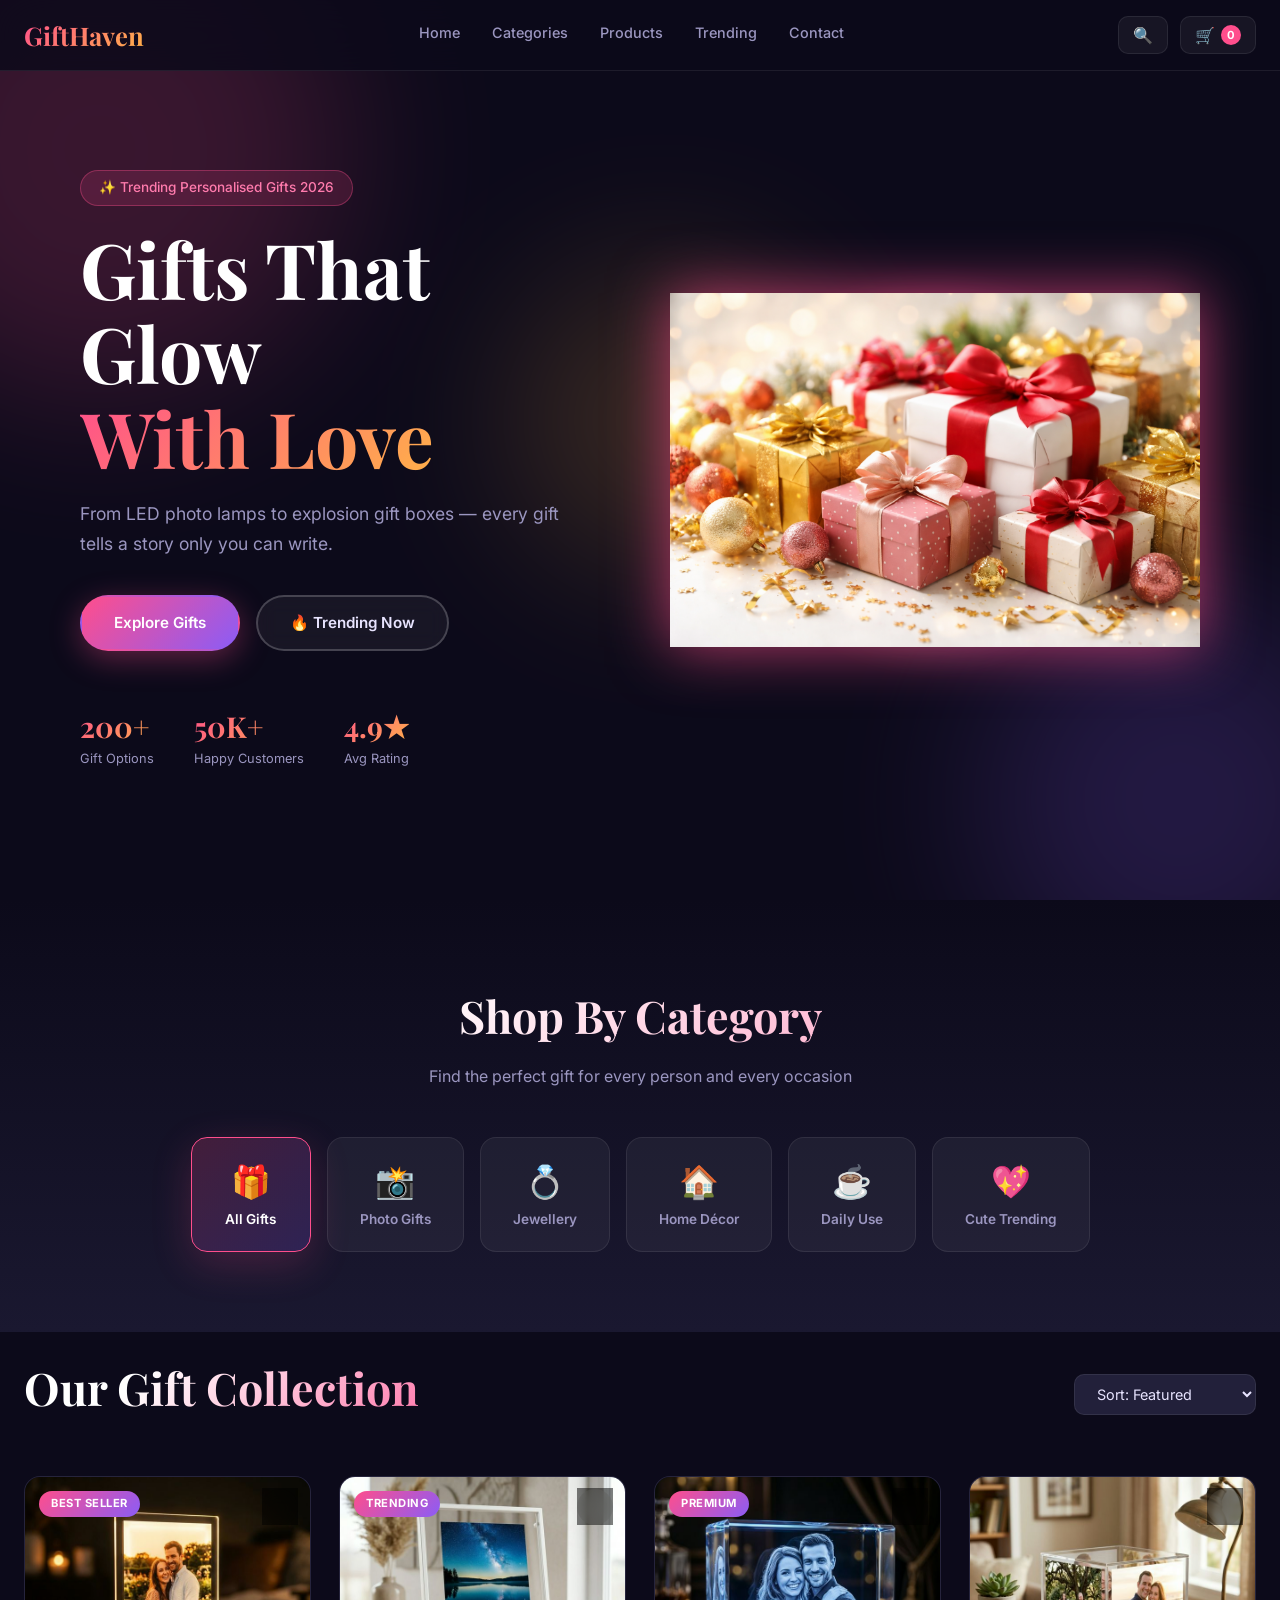
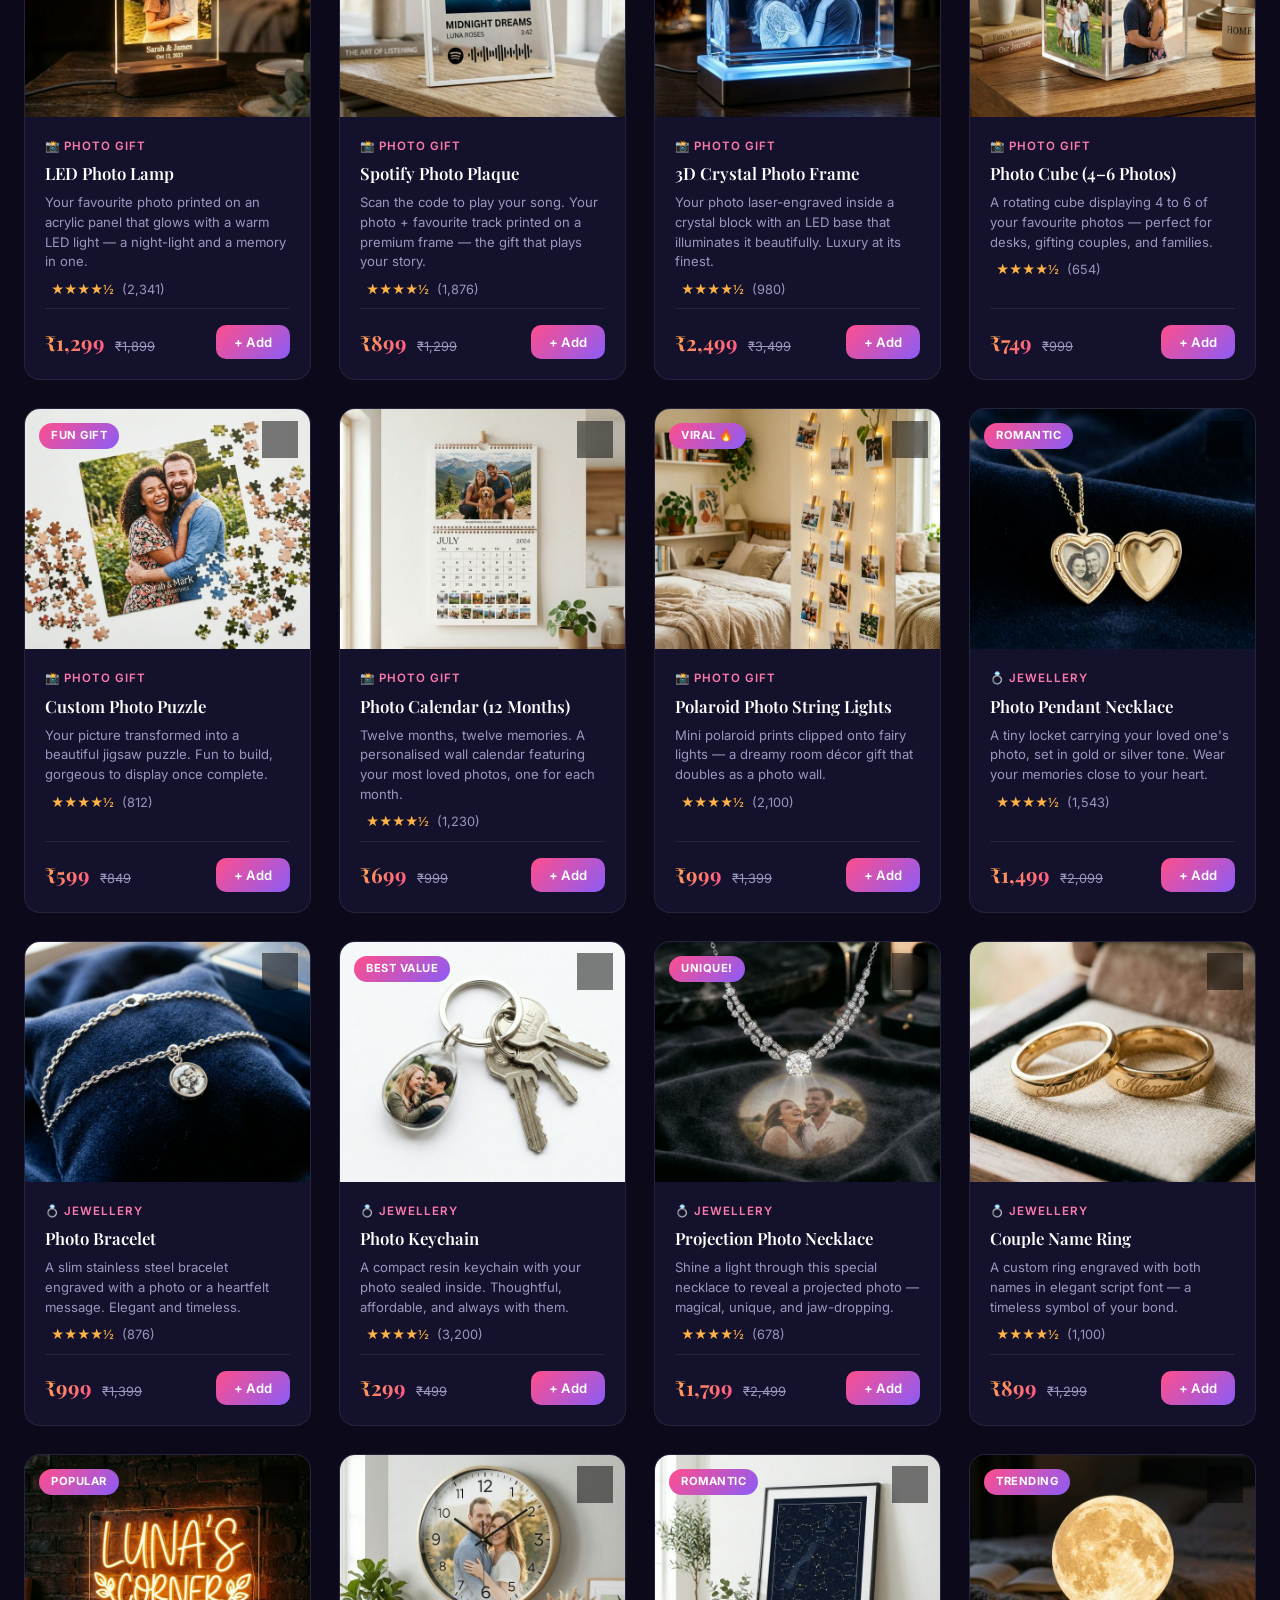
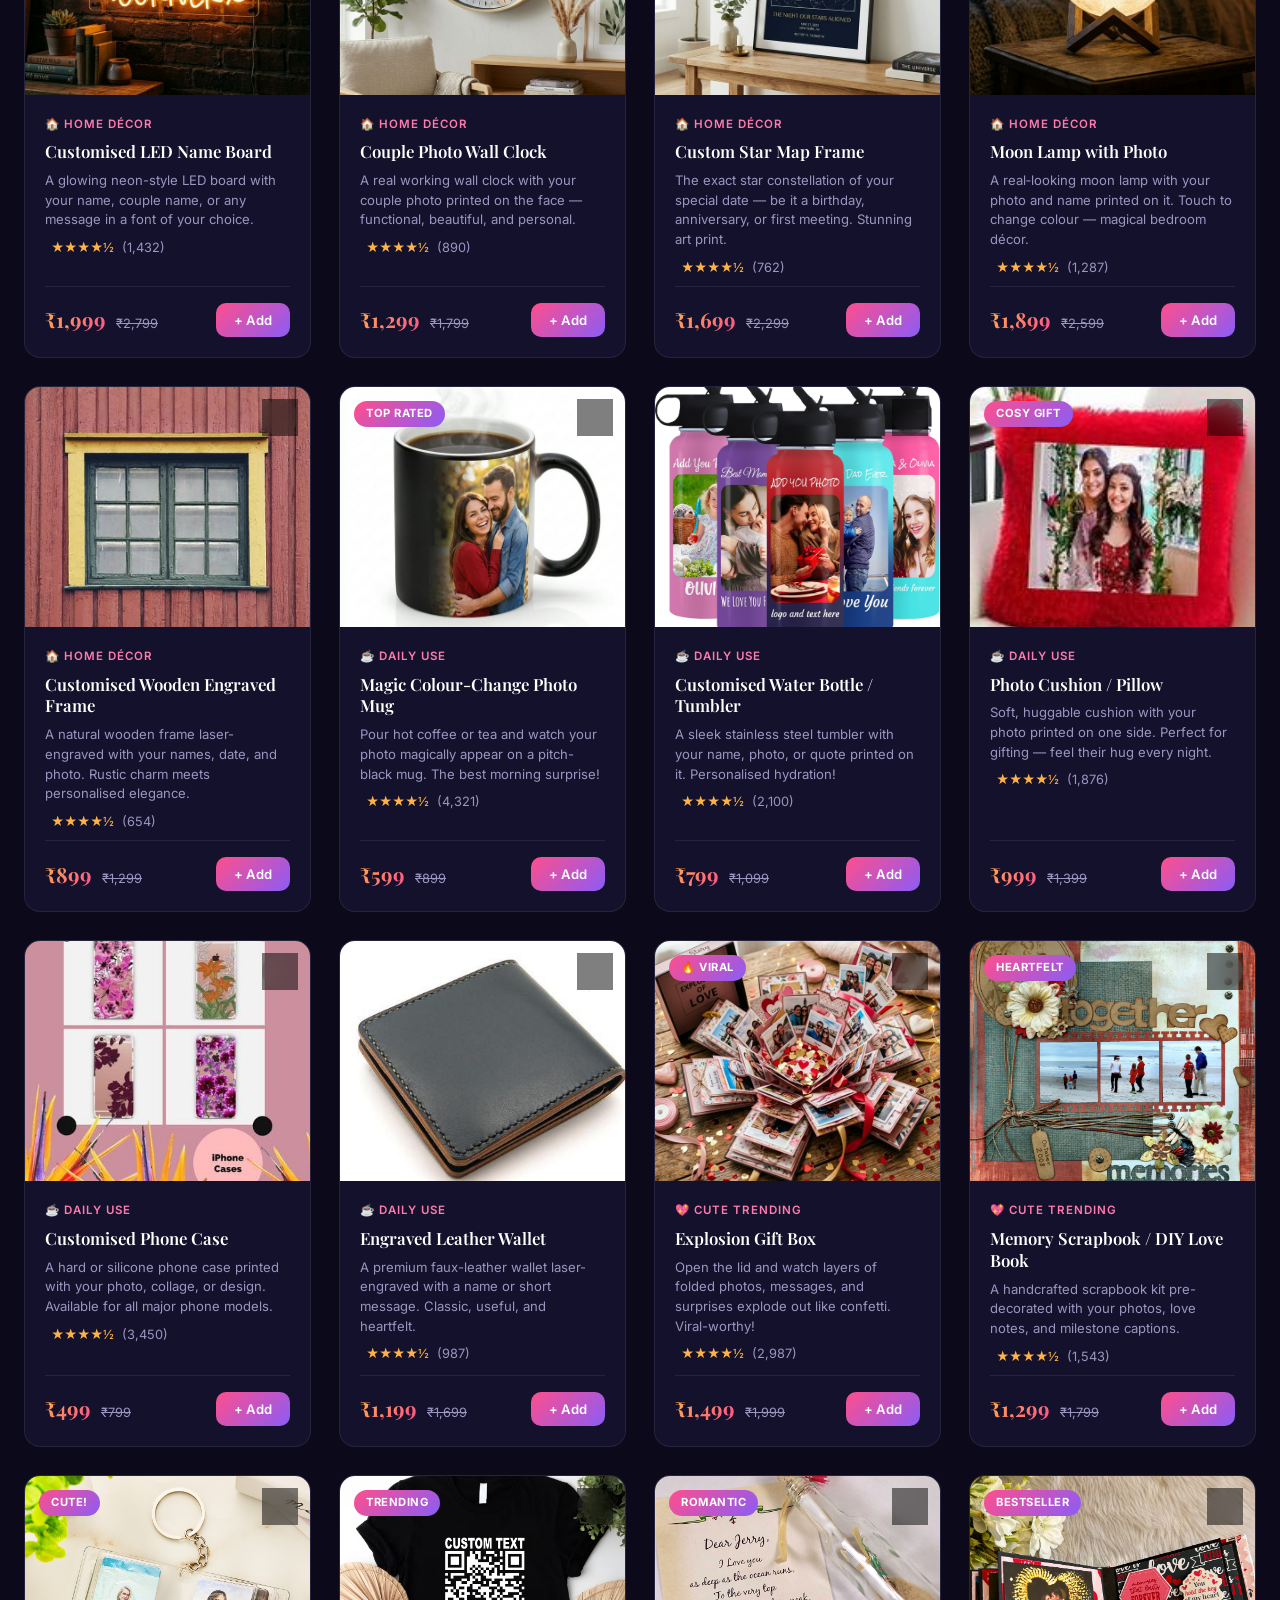
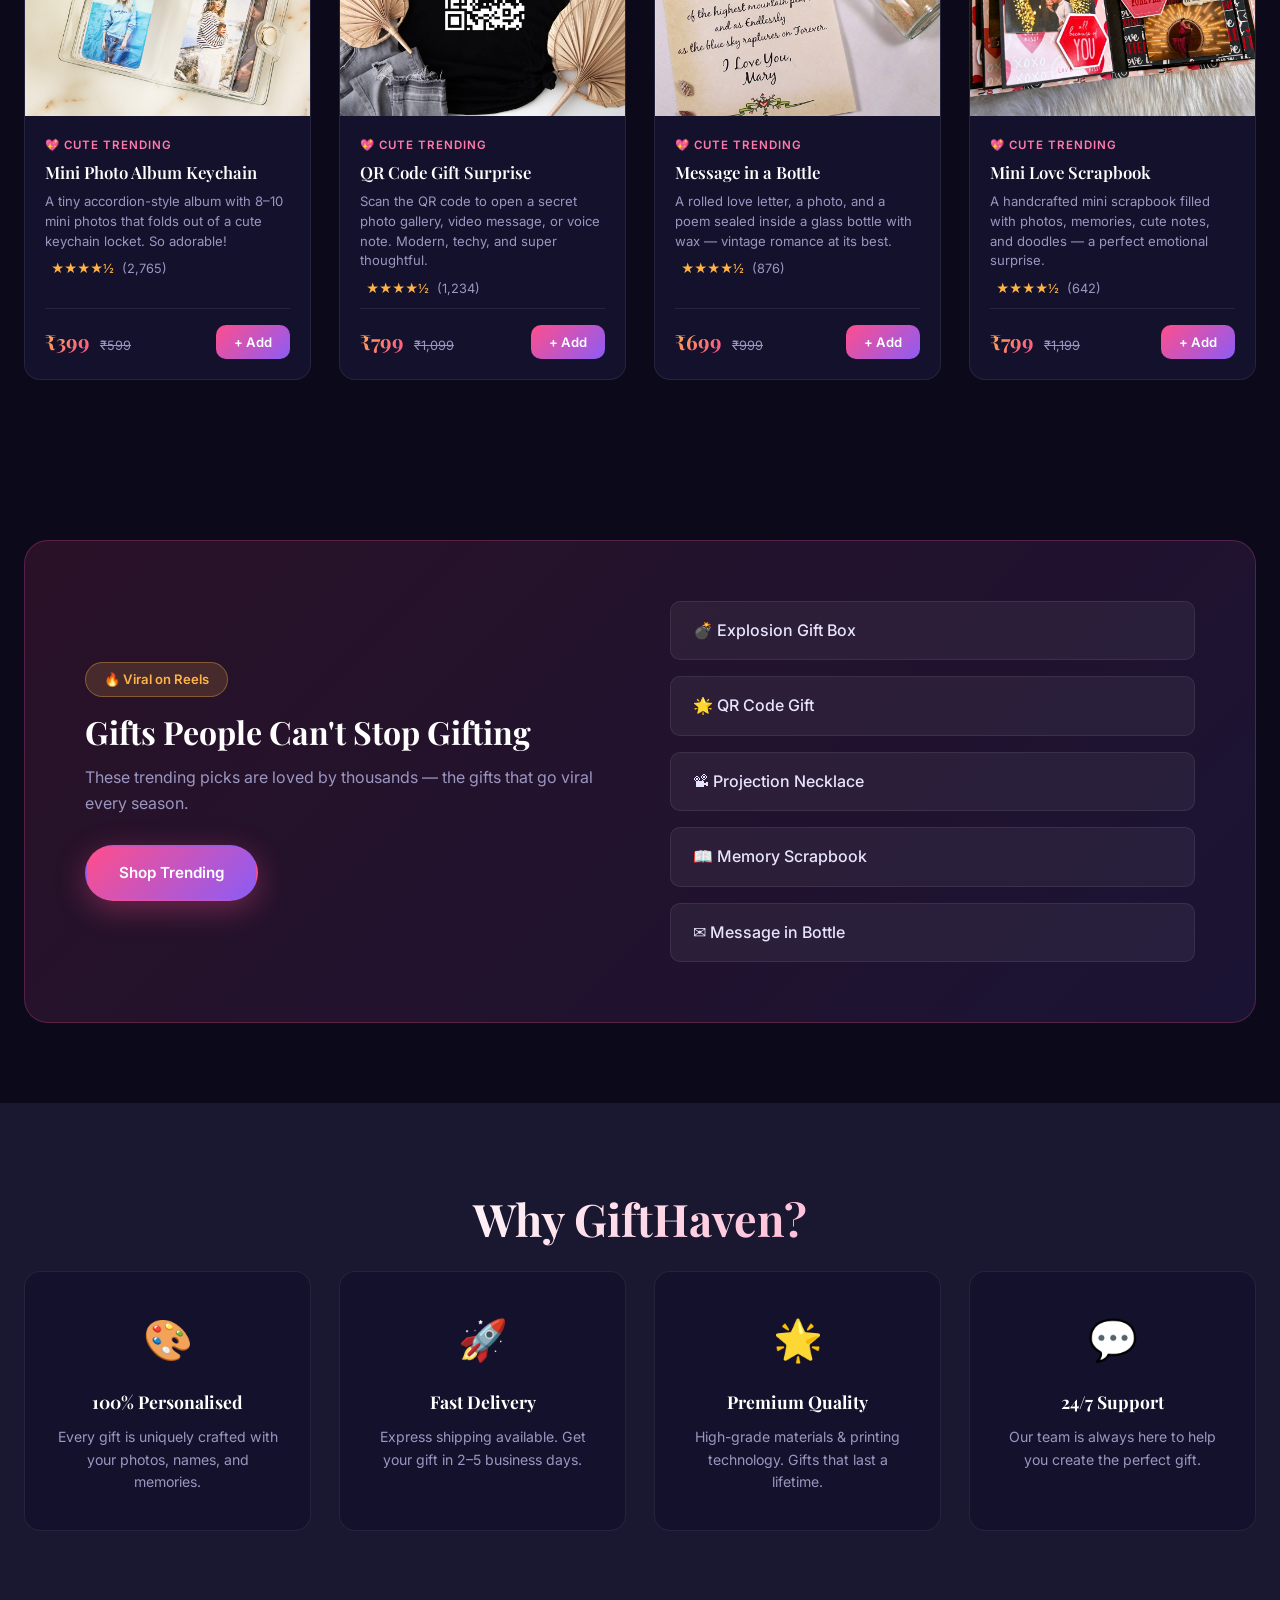
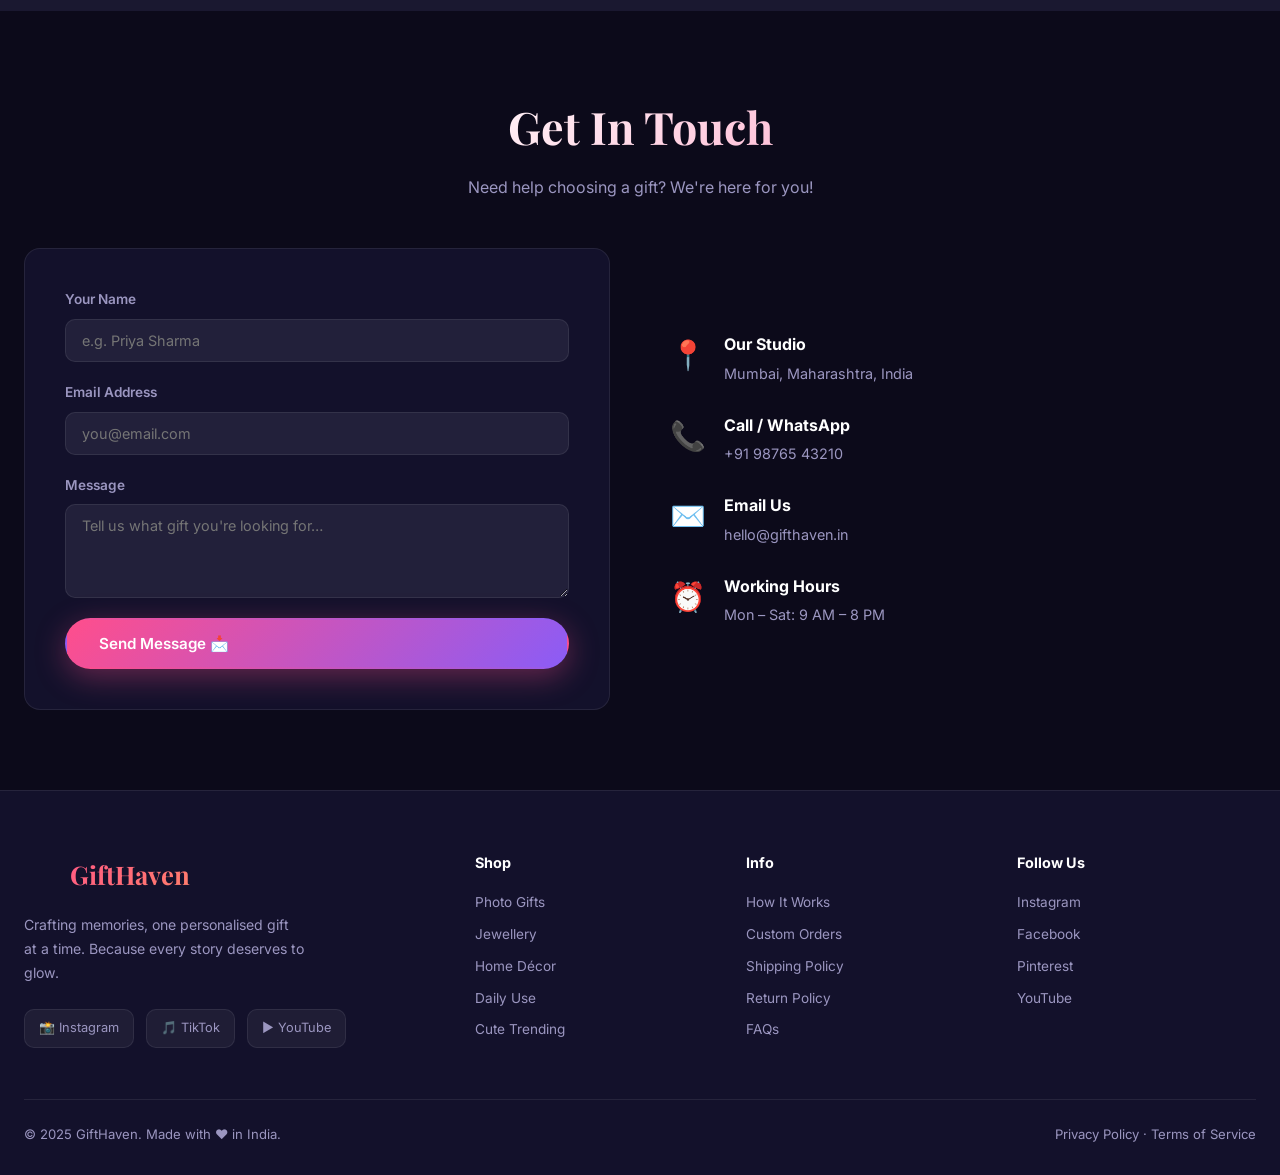
==== commit aee60def: "Add files via upload" ====
--- a/index.html
+++ b/index.html
@@ -2,1837 +2,316 @@
 <html lang="en">
 <head>
   <meta charset="UTF-8" />
-  <meta name="google-site-verification" content="d2nQyzXYaxKSL7zvkTmyWtVODp1r4jVyXbWFg20nH5I" />
   <meta name="viewport" content="width=device-width, initial-scale=1.0" />
-  <title>GiftHaven | Thoughtful Gifts for Every Occasion</title>
-
-  <!-- Google Fonts -->
+  <title>GiftHaven – Personalised Gifts That Tell Your Story</title>
+  <meta name="description" content="Shop premium personalised gifts — LED photo lamps, Spotify frames, crystal engravings, jewellery, home décor & more. Perfect for every occasion." />
   <link rel="preconnect" href="https://fonts.googleapis.com" />
   <link rel="preconnect" href="https://fonts.gstatic.com" crossorigin />
-  <link
-    href="https://fonts.googleapis.com/css2?family=Inter:opsz@14..32&family=Playfair+Display:wght@400;600;700;900&display=swap"
-    rel="stylesheet"
-  />
-
-  <!-- AOS -->
-  <link href="https://unpkg.com/aos@2.3.1/dist/aos.css" rel="stylesheet" />
-
-  <!-- Icons -->
-  <link
-    rel="stylesheet"
-    href="https://cdnjs.cloudflare.com/ajax/libs/font-awesome/6.0.0-beta3/css/all.min.css"
-  />
-  <link
-    rel="stylesheet"
-    href="https://cdn.jsdelivr.net/npm/bootstrap-icons@1.11.3/font/bootstrap-icons.min.css"
-  />
-
-  <!-- Bootstrap Models -->
-  <link
-    href="https://cdn.jsdelivr.net/npm/bootstrap@5.3.0-alpha1/dist/css/bootstrap.min.css"
-    rel="stylesheet"
-  />
-
-  <!-- Swipers -->
-  <link
-    rel="stylesheet"
-    href="https://cdn.jsdelivr.net/npm/swiper@11/swiper-bundle.min.css"
-  />
-
-  <style>
-    * {
-      margin: 0;
-      padding: 0;
-      box-sizing: border-box;
-    }
-
-    html {
-      scroll-behavior: smooth;
-    }
-
-    body {
-      font-family:Georgia, 'Times New Roman', Times, serif;
-      background-color: #0b0a0c;
-      background-image: radial-gradient(circle at 30% 20%, #2a1e2a 0%, #0a0a0c 90%);
-      color: #f0e9f0;
-      line-height: 1.5;
-    }
-
-    h1,
-    h2,
-    h3,
-    h4,
-    .logo,
-    .nav-links a,
-    .section-title {
-      font-family: 'Playfair Display', serif;
-      font-weight: 600;
-      letter-spacing: 0.02em;
-    }
-
-    .container {
-      max-width: 1400px;
-      margin: 0 auto;
-      padding: 0 30px;
-    }
-
-    img {
-      max-width: 100%;
-      display: block;
-    }
-
-    /* ================= HERO VIDEO SLIDER ================= */
-    .hero-video-slider {
-      width: 100%;
-      position: relative;
-      margin-bottom: 40px;
-    }
-
-    .hero-video-slider .slider {
-      position: relative;
-      width: 100%;
-      height: 85vh;
-      min-height: 600px;
-      overflow: hidden;
-      border-radius: 0 0 50px 50px;
-    }
-
-    .hero-video-slider .slide {
-      position: absolute;
-      inset: 0;
-      width: 100%;
-      height: 100%;
-      opacity: 0;
-      visibility: hidden;
-      transition: opacity 1.5s ease-in-out, visibility 1.5s ease-in-out;
-    }
-
-    .hero-video-slider .slide.active {
-      opacity: 1;
-      visibility: visible;
-      z-index: 2;
-    }
-
-    .hero-video-slider .slide video {
-      width: 100%;
-      height: 100%;
-      object-fit: cover;
-      filter: brightness(0.35);
-    }
-
-    .hero-video-slider .slide::after {
-      content: "";
-      position: absolute;
-      inset: 0;
-      background: radial-gradient(circle at center, rgba(0, 0, 0, 0.1) 20%, rgba(10, 6, 10, 0.85) 90%);
-      z-index: 1;
-    }
-
-    .slide-content {
-      position: absolute;
-      top: 50%;
-      left: 50%;
-      transform: translate(-50%, -50%);
-      z-index: 3;
-      text-align: center;
-      width: 90%;
-      max-width: 900px;
-      padding: 20px;
-    }
-
-    .slide-content h1 {
-      font-size: 5rem;
-      font-weight: 700;
-      color: #fae7cf;
-      text-shadow: 0 0 20px #ffc489, 0 0 40px #b45f2b;
-      margin-bottom: 15px;
-    }
-
-    .slide-content p {
-      font-size: 1.5rem;
-      color: #f0dac0;
-      margin-bottom: 30px;
-    }
-
-    .buttons {
-      display: flex;
-      gap: 15px;
-      justify-content: center;
-      flex-wrap: wrap;
-    }
-
-    /* Reusable Cards */
-    .glass-card,
-    .category-card,
-    .product-card,
-    .testimonial-card,
-    .banner-card,
-    .gift-finder form,
-    .newsletter-box,
-    .contact-card,
-    .order-form-card,
-    .about-card {
-      background: rgba(20, 15, 25, 0.5);
-      backdrop-filter: blur(12px);
-      -webkit-backdrop-filter: blur(12px);
-      border: 1px solid rgba(230, 190, 140, 0.15);
-      border-radius: 32px;
-      box-shadow: 0 25px 50px -10px rgba(0, 0, 0, 0.8),
-        inset 0 1px 1px rgba(255, 215, 170, 0.1);
-      transition: transform 0.3s ease, box-shadow 0.4s ease, border-color 0.2s;
-    }
-
-    .glass-card:hover,
-    .product-card:hover,
-    .category-card:hover {
-      transform: translateY(-8px) scale(1.02);
-      box-shadow: 0 30px 60px -8px #000000cc, 0 0 0 1px rgba(255, 200, 120, 0.3);
-      border-color: rgba(230, 170, 100, 0.5);
-    }
-
-    /* Navbar */
-    .navbar {
-      position: sticky;
-      top: 0;
-      z-index: 999;
-      background: rgba(10, 8, 12, 0.7);
-      backdrop-filter: blur(16px);
-      border-bottom: 1px solid rgba(200, 160, 120, 0.2);
-      padding: 12px 0;
-    }
-
-    .nav-container {
-      display: flex;
-      align-items: center;
-      justify-content: space-between;
-      gap: 20px;
-      flex-wrap: wrap;
-    }
-
-    .logo {
-      font-size: 2rem;
-      font-weight: 700;
-      background: linear-gradient(130deg, #f5d0a0, #e3b37c);
-      -webkit-background-clip: text;
-      background-clip: text;
-      color: transparent;
-    }
-
-    .logo i {
-      color: #e6b27c;
-      margin-right: 6px;
-    }
-
-    .nav-links {
-      display: flex;
-      gap: 28px;
-      align-items: center;
-      flex-wrap: wrap;
-    }
-
-    .nav-links a {
-      color: #f0e2d5;
-      text-decoration: none;
-      font-size: 1.1rem;
-      transition: 0.2s;
-      padding: 6px 0;
-      border-bottom: 2px solid transparent;
-    }
-
-    .nav-links a:hover {
-      color: #fadcb0;
-      text-shadow: 0 0 10px #ffb96a;
-      border-bottom-color: #eab984;
-    }
-
-    .cart-icon {
-      position: relative;
-      font-size: 1.7rem;
-      color: #f0d5b0;
-      cursor: pointer;
-    }
-
-    .cart-count {
-      position: absolute;
-      top: -8px;
-      right: -12px;
-      background: #c2803a;
-      color: #0b0a0c;
-      border-radius: 50%;
-      padding: 2px 8px;
-      font-size: 0.9rem;
-      font-weight: bold;
-      box-shadow: 0 0 15px #f90;
-    }
-
-    /* Buttons */
-    .btn {
-      display: inline-block;
-      padding: 14px 36px;
-      margin: 8px 12px;
-      border-radius: 60px;
-      font-weight: 600;
-      font-size: 1.1rem;
-      text-decoration: none;
-      background: rgba(255, 255, 255, 0.03);
-      border: 1px solid rgba(255, 210, 140, 0.6);
-      backdrop-filter: blur(6px);
-      color: #f5e2c1;
-      transition: all 0.3s;
-      box-shadow: 0 0 10px rgba(255, 190, 100, 0.3);
-    }
-
-    .btn-primary,
-    .btn-secondary {
-      padding: 14px 36px;
-      border-radius: 60px;
-      font-weight: 600;
-      font-size: 1.1rem;
-      border: 1px solid rgba(255, 210, 140, 0.6);
-      cursor: pointer;
-      transition: all 0.3s ease;
-    }
-
-    .btn-primary {
-      background: linear-gradient(145deg, #b47c4f, #7a4f2e);
-      border-color: #eebb77;
-      color: #fff6e5;
-    }
-
-    .btn-secondary {
-      background: rgba(255, 255, 255, 0.05);
-      color: #f5e2c1;
-      border-color: rgba(255, 210, 140, 0.6);
-      backdrop-filter: blur(6px);
-    }
-
-    .btn:hover,
-    .btn-primary:hover,
-    .btn-secondary:hover {
-      transform: scale(1.05);
-      background: rgba(200, 150, 90, 0.3);
-      border-color: #fcc27e;
-      box-shadow: 0 0 30px #ffb45b, 0 0 60px #c1661e;
-      color: #fff8e7;
-    }
-
-    .btn-small {
-      padding: 8px 18px;
-      border-radius: 40px;
-      background: rgba(0, 0, 0, 0.4);
-      border: 1px solid rgba(230, 180, 120, 0.6);
-      color: #f0dbc0;
-      text-decoration: none;
-      font-size: 0.95rem;
-      transition: 0.2s;
-      display: inline-block;
-      margin: 4px;
-      cursor: pointer;
-    }
-
-    .btn-small:hover {
-      background: #a5713d;
-      box-shadow: 0 0 20px #ea9f4a;
-      border-color: #fec27e;
-      color: #000;
-    }
-
-    /* Section Titles */
-    .section-title {
-      font-size: 3rem;
-      text-align: center;
-      margin: 90px 0 40px;
-      color: #fae3c5;
-      text-shadow: 2px 2px 10px #5e2e14;
-    }
-
-    .section-title::after {
-      content: '';
-      display: block;
-      width: 150px;
-      height: 3px;
-      background: linear-gradient(90deg, transparent, #eab570, #bb7b41, transparent);
-      margin: 15px auto 0;
-      border-radius: 6px;
-    }
-
-    .section-title span {
-      color: #f5b87b;
-    }
-
-    /* Highlights */
-    .glass-card {
-      padding: 24px 18px;
-      text-align: center;
-    }
-
-    /* Categories */
-    .category-card {
-      flex: 0 0 280px;
-      padding: 24px 18px;
-      text-align: center;
-      border-radius: 42px;
-      background: rgba(20, 15, 25, 0.6);
-      backdrop-filter: blur(8px);
-    }
-
-    .category-card i {
-      font-size: 3.8rem;
-      color: #f3cb9a;
-      margin-bottom: 20px;
-    }
-
-    /* Products */
-    .product-card {
-      padding: 24px 18px;
-      text-align: center;
-      border-radius: 42px;
-      background: rgba(20, 15, 25, 0.6);
-      backdrop-filter: blur(8px);
-      height: 100%;
-      display: flex;
-      flex-direction: column;
-    }
-
-    .price {
-      font-size: 1.8rem;
-      font-weight: 600;
-      color: #fad19e;
-    }
-
-    .old-price {
-      font-size: 1.2rem;
-      text-decoration: line-through;
-      color: #a8886e;
-      margin-right: 8px;
-    }
-
-    .dish {
-      border-radius: 20px;
-      width: 100%;
-      height: 200px;
-      margin-bottom: 20px;
-      overflow: hidden;
-    }
-
-    .dish img {
-      width: 100%;
-      height: 100%;
-      object-fit: cover;
-    }
-
-    .card-actions {
-      margin-top: auto;
-      padding-top: 12px;
-    }
-
-    /* Testimonials */
-    .testimonial-card {
-      padding: 28px 24px;
-      text-align: center;
-      min-height: 220px;
-    }
-
-    .testimonial-card i {
-      font-size: 2rem;
-      color: #f3cb9a;
-      margin-bottom: 16px;
-    }
-
-    /* About */
-    .lead {
-      font-size: 1.2rem;
-      color: #f3e4cf;
-    }
-
-    /* Forms */
-    .order-form-card,
-    .contact-card {
-      padding: 45px;
-      max-width: 700px;
-      margin: 30px auto;
-    }
-
-    .form-control-super,
-    .newsletter-input,
-    .form-group input,
-    .form-group textarea,
-    .form-group select {
-      width: 100%;
-      padding: 16px 22px;
-      background: rgba(0, 0, 0, 0.5);
-      border: 1px solid #856e4b;
-      border-radius: 60px;
-      font-size: 1.05rem;
-      color: #f2e0c0;
-      backdrop-filter: blur(4px);
-      outline: none;
-    }
-
-    textarea.form-control-super {
-      border-radius: 30px;
-      resize: vertical;
-    }
-
-    .form-control-super::placeholder,
-    .newsletter-input::placeholder {
-      color: #cbb296;
-    }
-
-    .gift-finder form {
-      padding: 45px;
-      display: flex;
-      flex-wrap: wrap;
-      gap: 20px;
-      justify-content: center;
-    }
-
-    .form-control-wrapper {
-      display: flex;
-      flex-direction: column;
-      min-width: 170px;
-      gap: 10px;
-    }
-
-    .pill-group {
-      display: flex;
-      flex-wrap: wrap;
-      gap: 10px;
-    }
-
-    .pill {
-      background: rgba(255, 210, 150, 0.1);
-      border: 1px solid #af7e4a;
-      border-radius: 40px;
-      padding: 8px 18px;
-      cursor: pointer;
-      transition: 0.2s;
-      display: inline-block;
-    }
-
-    .pill:hover,
-    .pill.active {
-      background: #b27d48;
-      color: #0b0a0c;
-      box-shadow: 0 0 20px #ffae5a;
-    }
-
-    .finder-submit {
-      background: #8b663d;
-      border: none;
-      padding: 0 40px;
-      border-radius: 60px;
-      color: white;
-      font-weight: bold;
-      font-size: 1.2rem;
-      cursor: pointer;
-      min-height: 54px;
-    }
-
-    /* Banner */
-    .banner-grid {
-      display: grid;
-      grid-template-columns: repeat(4, 1fr);
-      gap: 20px;
-      margin: 40px 0;
-    }
-
-    .banner-card {
-      padding: 40px 20px;
-      text-align: center;
-      border-radius: 42px;
-      background: rgba(20, 15, 25, 0.6);
-      backdrop-filter: blur(8px);
-    }
-
-    /* Footer */
-    footer {
-      background: rgba(0, 0, 0, 0.3);
-      backdrop-filter: blur(10px);
-      margin-top: 70px;
-    }
-
-    .footer-grid {
-      display: grid;
-      grid-template-columns: repeat(auto-fit, minmax(200px, 1fr));
-      gap: 40px;
-      margin: 60px 0 40px;
-    }
-
-    .footer-col h4 {
-      font-size: 1.8rem;
-      margin-bottom: 20px;
-      color: #f3cfaa;
-    }
-
-    .footer-col ul {
-      list-style: none;
-      padding-left: 0;
-    }
-
-    .footer-col li {
-      margin: 12px 0;
-      color: #cbb296;
-    }
-
-    .footer-col a {
-      color: #cbb296;
-      text-decoration: none;
-      font-size: 1.1rem;
-    }
-
-    .footer-col a:hover {
-      color: #ffd89c;
-    }
-
-    .payment-icons i {
-      font-size: 2.4rem;
-      margin: 0 10px 0 0;
-      color: #e2b785;
-    }
-
-    .copyright {
-      text-align: center;
-      padding: 25px;
-      border-top: 1px solid #352e26;
-    }
-
-    /* Toast */
-    .toast-notification {
-      position: fixed;
-      bottom: 30px;
-      right: 30px;
-      background: #2a211c;
-      border-left: 6px solid #e9b174;
-      padding: 16px 24px;
-      border-radius: 60px;
-      color: #ffefdb;
-      font-weight: 500;
-      box-shadow: 0 0 40px #b57a36;
-      z-index: 9999;
-      backdrop-filter: blur(12px);
-      border: 1px solid rgba(255, 200, 120, 0.5);
-      display: none;
-    }
-
-    .map-glow {
-      border: 4px solid #e9b174;
-      border-radius: 50px;
-      overflow: hidden;
-    }
-
-    .swiper-carousel {
-      padding-bottom: 35px;
-    }
-
-    @media (max-width: 992px) {
-      .slide-content h1 {
-        font-size: 3.5rem;
-      }
-
-      .slide-content p {
-        font-size: 1.2rem;
-      }
-
-      .banner-grid {
-        grid-template-columns: 1fr 1fr;
-      }
-    }
-
-    @media (max-width: 800px) {
-      .nav-container {
-        flex-direction: column;
-        align-items: flex-start;
-      }
-
-      .nav-links {
-        gap: 18px;
-      }
-
-      .section-title {
-        font-size: 2.3rem;
-      }
-
-      .slide-content h1 {
-        font-size: 2.8rem;
-      }
-    }
-
-    @media (max-width: 576px) {
-      .container {
-        padding: 0 18px;
-      }
-
-      .banner-grid {
-        grid-template-columns: 1fr;
-      }
-
-      .nav-links {
-        flex-direction: column;
-        align-items: flex-start;
-      }
-
-      .newsletter-input {
-        width: 100%;
-        margin-bottom: 15px;
-      }
-
-      .slide-content p {
-        font-size: 1rem;
-      }
-
-      .buttons {
-        flex-direction: column;
-        align-items: center;
-      }
-    }
-  </style>
+  <link href="https://fonts.googleapis.com/css2?family=Playfair+Display:wght@400;600;700&family=Inter:wght@300;400;500;600&display=swap" rel="stylesheet" />
+  <link rel="stylesheet" href="style.css" />
+  <link rel="icon" type="image/x-icon" href="logo.png">
 </head>
 <body>
 
-  <!-- ========================= NAVBAR ========================= -->
-  <nav class="navbar">
-    <div class="container nav-container">
-      <div class="logo"><i class="fas fa-gift"></i> GiftHaven</div>
-
-      <div class="nav-links">
+  <!-- ══════════ NAVBAR ══════════ -->
+  <header class="navbar" id="navbar">
+    <div class="nav-container">
+      <a href="#" class="logo">
+  <span>GiftHaven</span>
+</a>
+      <nav class="nav-links" id="navLinks">
         <a href="#home">Home</a>
-        <a href="#about">About</a>
-        <a href="#gifts">Gifts</a>
-        <a href="#custom">Custom</a>
+        <a href="#categories">Categories</a>
+        <a href="#products">Products</a>
+        <a href="#trending">Trending</a>
         <a href="#contact">Contact</a>
-
-        <div class="cart-icon" id="cartIcon">
-          <i class="fas fa-shopping-bag"></i>
-          <span class="cart-count" id="cartCount">0</span>
-        </div>
-      </div>
-    </div>
-  </nav>
-
-  <!-- ========================= HERO ========================= -->
-  <section class="hero-video-slider" id="home">
-    <div class="slider">
-
-      <div class="slide active">
-        <video src="1.mp4" autoplay muted loop playsinline></video>
-        <div class="slide-content">
-          <h1>Celebrate Every Moment in Style</h1>
-          <p>
-            Find the perfect gift for every occasion with beautifully
-            curated collections and thoughtful surprises designed to
-            create unforgettable memories.
-          </p>
-          <div class="buttons">
-            <button type="button" class="btn-primary">Shop Now</button>
-            <button type="button" class="btn-secondary">Explore Categories</button>
-          </div>
-        </div>
-      </div>
-
-      <div class="slide">
-        <video src="2.mp4" muted loop playsinline></video>
-        <div class="slide-content">
-          <h1>Rare Finds, Endless Smiles</h1>
-          <p>
-            Discover handcrafted treasures and luxury gifts made with
-            love. Each piece is designed to bring joy and warmth to
-            every celebration.
-          </p>
-          <div class="buttons">
-            <button type="button" class="btn-primary">Gift Now</button>
-          </div>
-        </div>
-      </div>
-
-      <div class="slide">
-        <video src="3.mp4" muted loop playsinline></video>
-        <div class="slide-content">
-          <h1>Festival Special Offers</h1>
-          <p>
-            Celebrate Diwali, Rakhi, Christmas, and Valentine’s Day
-            with exclusive gift collections, festive hampers, and
-            exciting seasonal discounts.
-          </p>
-          <div class="buttons">
-            <button type="button" class="btn-primary">Claim Discount</button>
-          </div>
-        </div>
-      </div>
-
-      <div class="slide">
-        <video src="4.mp4" muted loop playsinline></video>
-        <div class="slide-content">
-          <h1>Personalised Gifts</h1>
-          <p>
-            Make every moment special with custom gifts including
-            engraved keepsakes, personalised mugs, cushions, and
-            memorable photo products.
-          </p>
-          <div class="buttons">
-            <button type="button" class="btn-primary">Create Yours</button>
-          </div>
-        </div>
-      </div>
-
-      <div class="slide">
-        <video src="5.mp4" muted loop playsinline></video>
-        <div class="slide-content">
-          <h1>Luxury Gift Hampers</h1>
-          <p>
-            Elegant gift baskets filled with gourmet treats,
-            premium products, and beautifully wrapped surprises
-            for your loved ones.
-          </p>
-          <div class="buttons">
-            <button type="button" class="btn-primary">View Hampers</button>
-          </div>
-        </div>
-      </div>
-
-    </div>
-  </section>
-
-  <div class="container">
-    <!-- ========================= HIGHLIGHTS ========================= -->
-    <section style="padding: 40px 0;">
-      <div class="row g-4 text-center">
-        <div class="col-md-3" data-aos="flip-up">
-          <div class="glass-card">
-            <i class="bi bi-flower1 fs-1" style="color:#f5b87b;"></i>
-            <h4 class="mt-2">Unique Finds</h4>
-          </div>
-        </div>
-
-        <div class="col-md-3" data-aos="flip-up" data-aos-delay="50">
-          <div class="glass-card">
-            <i class="bi bi-shield-check fs-1" style="color:#f5b87b;"></i>
-            <h4>Handcrafted Quality</h4>
-          </div>
-        </div>
-
-        <div class="col-md-3" data-aos="flip-up" data-aos-delay="100">
-          <div class="glass-card">
-            <i class="bi bi-cash-stack fs-1" style="color:#f5b87b;"></i>
-            <h4>Gift for Any Budget</h4>
-          </div>
-        </div>
-
-        <div class="col-md-3" data-aos="flip-up" data-aos-delay="150">
-          <div class="glass-card">
-            <i class="bi bi-clock fs-1" style="color:#f5b87b;"></i>
-            <h4>Free Shipping</h4>
-          </div>
-        </div>
-      </div>
-    </section>
-
-    <!-- ========================= ABOUT ========================= -->
-    <section id="about" data-aos="fade-up">
-      <h2 class="section-title">Our <span>Story</span></h2>
-
-      <div class="row align-items-center">
-        <div class="col-lg-5" data-aos="fade-right">
-          <img
-            src="https://images.pexels.com/photos/5705522/pexels-photo-5705522.jpeg?auto=compress&cs=tinysrgb&w=600"
-            class="img-fluid rounded-5 shadow"
-            style="border:3px solid #e9b174;"
-            alt="Family owned gift studio"
-          />
-        </div>
-
-        <div class="col-lg-7" data-aos="fade-left">
-          <p class="lead">
-            We’re a family-owned gift studio that believes every occasion deserves a thoughtful surprise.
-            From personalised keepsakes to curated gift boxes, we pour love into every detail.
-          </p>
-
-          <div class="row mt-4">
-            <div class="col-6">
-              <i class="bi bi-egg-fried text-warning"></i>
-              <strong>Mission:</strong> spreading joy through meaningful gifts
+      </nav>
+      <div class="nav-actions">
+        <button class="search-btn" id="searchBtn" aria-label="Search">🔍</button>
+        <button class="cart-btn" id="cartBtn" aria-label="Cart">
+          🛒 <span class="cart-count" id="cartCount">0</span>
+        </button>
+        <button class="hamburger" id="hamburger" aria-label="Menu">☰</button>
+      </div>
+    </div>
+    <!-- Search bar -->
+    <div class="search-bar" id="searchBar">
+      <input type="text" id="searchInput" placeholder="Search gifts… e.g. Mug, Necklace, Lamp" />
+      <button id="searchClose">✕</button>
+    </div>
+  </header>
+
+  <!-- ══════════ HERO ══════════ -->
+  <section class="hero" id="home">
+    <div class="hero-bg-orbs">
+      <div class="orb orb1"></div>
+      <div class="orb orb2"></div>
+      <div class="orb orb3"></div>
+    </div>
+    <div class="hero-content">
+      <span class="hero-badge">✨ Trending Personalised Gifts 2026</span>
+      <h1 class="hero-title">Gifts That Glow<br /><span class="gradient-text">With Love</span></h1>
+      <p class="hero-subtitle">From LED photo lamps to explosion gift boxes — every gift tells a story only you can write.</p>
+      <div class="hero-actions">
+        <a href="#products" class="btn btn-primary">Explore Gifts</a>
+        <a href="#trending" class="btn btn-ghost">🔥 Trending Now</a>
+      </div>
+      <div class="hero-stats">
+        <div class="stat"><span class="stat-num">200+</span><span class="stat-label">Gift Options</span></div>
+        <div class="stat"><span class="stat-num">50K+</span><span class="stat-label">Happy Customers</span></div>
+        <div class="stat"><span class="stat-num">4.9★</span><span class="stat-label">Avg Rating</span></div>
+      </div>
+    </div>
+    <div class="hero-visual">
+      
+      <div class="hero-glow-circle"></div>
+      <div class="hero-center-emoji">
+        <img src="gift.png" alt="">
+      </div>
+    </div>
+  </section>
+
+  <!-- ══════════ CATEGORY PILLS ══════════ -->
+  <section class="categories-section" id="categories">
+    <div class="container">
+      <h2 class="section-title">Shop By Category</h2>
+      <p class="section-subtitle">Find the perfect gift for every person and every occasion</p>
+      <div class="category-grid">
+        <button class="cat-card active" data-category="all">
+          <span class="cat-icon">🎁</span>
+          <span class="cat-name">All Gifts</span>
+        </button>
+        <button class="cat-card" data-category="photo">
+          <span class="cat-icon">📸</span>
+          <span class="cat-name">Photo Gifts</span>
+        </button>
+        <button class="cat-card" data-category="jewellery">
+          <span class="cat-icon">💍</span>
+          <span class="cat-name">Jewellery</span>
+        </button>
+        <button class="cat-card" data-category="home">
+          <span class="cat-icon">🏠</span>
+          <span class="cat-name">Home Décor</span>
+        </button>
+        <button class="cat-card" data-category="daily">
+          <span class="cat-icon">☕</span>
+          <span class="cat-name">Daily Use</span>
+        </button>
+        <button class="cat-card" data-category="cute">
+          <span class="cat-icon">💖</span>
+          <span class="cat-name">Cute Trending</span>
+        </button>
+      </div>
+    </div>
+  </section>
+
+  <!-- ══════════ PRODUCTS GRID ══════════ -->
+  <section class="products-section" id="products">
+    <div class="container">
+      <div class="products-header">
+        <h2 class="section-title">Our Gift Collection</h2>
+        <div class="sort-filter">
+          <select id="sortSelect">
+            <option value="default">Sort: Featured</option>
+            <option value="price-low">Price: Low to High</option>
+            <option value="price-high">Price: High to Low</option>
+            <option value="popular">Most Popular</option>
+          </select>
+        </div>
+      </div>
+      <div class="products-grid" id="productsGrid">
+        <!-- Products injected by JS -->
+      </div>
+    </div>
+  </section>
+
+  <!-- ══════════ TRENDING BANNER ══════════ -->
+  <section class="trending-section" id="trending">
+    <div class="container">
+      <div class="trending-banner">
+        <div class="trending-text">
+          <span class="trending-badge">🔥 Viral on Reels</span>
+          <h2>Gifts People Can't Stop Gifting</h2>
+          <p>These trending picks are loved by thousands — the gifts that go viral every season.</p>
+          <a href="#products" class="btn btn-primary" id="showTrending">Shop Trending</a>
+        </div>
+        <div class="trending-items">
+          <div class="trending-item">💣 Explosion Gift Box</div>
+          <div class="trending-item">🌟 QR Code Gift</div>
+          <div class="trending-item">📽 Projection Necklace</div>
+          <div class="trending-item">📖 Memory Scrapbook</div>
+          <div class="trending-item">✉ Message in Bottle</div>
+        </div>
+      </div>
+    </div>
+  </section>
+
+  <!-- ══════════ WHY US ══════════ -->
+  <section class="why-section">
+    <div class="container">
+      <h2 class="section-title">Why GiftHaven?</h2>
+      <div class="why-grid">
+        <div class="why-card">
+          <span class="why-icon">🎨</span>
+          <h3>100% Personalised</h3>
+          <p>Every gift is uniquely crafted with your photos, names, and memories.</p>
+        </div>
+        <div class="why-card">
+          <span class="why-icon">🚀</span>
+          <h3>Fast Delivery</h3>
+          <p>Express shipping available. Get your gift in 2–5 business days.</p>
+        </div>
+        <div class="why-card">
+          <span class="why-icon">🌟</span>
+          <h3>Premium Quality</h3>
+          <p>High-grade materials & printing technology. Gifts that last a lifetime.</p>
+        </div>
+        <div class="why-card">
+          <span class="why-icon">💬</span>
+          <h3>24/7 Support</h3>
+          <p>Our team is always here to help you create the perfect gift.</p>
+        </div>
+      </div>
+    </div>
+  </section>
+
+  <!-- ══════════ CONTACT ══════════ -->
+  <section class="contact-section" id="contact">
+    <div class="container">
+      <h2 class="section-title">Get In Touch</h2>
+      <p class="section-subtitle">Need help choosing a gift? We're here for you!</p>
+      <div class="contact-grid">
+        <form class="contact-form" id="contactForm">
+          <div class="form-group">
+            <label>Your Name</label>
+            <input type="text" placeholder="e.g. Priya Sharma" required />
+          </div>
+          <div class="form-group">
+            <label>Email Address</label>
+            <input type="email" placeholder="you@email.com" required />
+          </div>
+          <div class="form-group">
+            <label>Message</label>
+            <textarea rows="4" placeholder="Tell us what gift you're looking for…" required></textarea>
+          </div>
+          <button type="submit" class="btn btn-primary">Send Message 📩</button>
+        </form>
+        <div class="contact-info">
+          <div class="contact-item">
+            <span class="ci-icon">📍</span>
+            <div>
+              <strong>Our Studio</strong>
+              <p>Mumbai, Maharashtra, India</p>
             </div>
-            <div class="col-6">
-              <i class="bi bi-eye text-warning"></i>
-              <strong>Vision:</strong> become the most loved gifting destination
+          </div>
+          <div class="contact-item">
+            <span class="ci-icon">📞</span>
+            <div>
+              <strong>Call / WhatsApp</strong>
+              <p>+91 98765 43210</p>
             </div>
           </div>
-
-          <ul class="list-unstyled mt-4">
-            <li>✅ Handcrafted with care</li>
-            <li>✅ Eco-friendly wrapping</li>
-            <li>✅ Personalisation available</li>
-          </ul>
-        </div>
-      </div>
-    </section>
-
-    <!-- ========================= CATEGORIES ========================= -->
-    <section id="gifts">
-      <h2 class="section-title" data-aos="zoom-in">Shop by Category</h2>
-
-      <div class="swiper swiper-carousel categorySwiper" data-aos="fade-up">
-        <div class="swiper-wrapper">
-          <div class="swiper-slide"><div class="category-card"><i class="fas fa-pen-fancy"></i><h3>Personalized</h3></div></div>
-          <div class="swiper-slide"><div class="category-card"><i class="fas fa-calendar-alt"></i><h3>Occasion</h3></div></div>
-          <div class="swiper-slide"><div class="category-card"><i class="fas fa-crown"></i><h3>Luxury</h3></div></div>
-          <div class="swiper-slide"><div class="category-card"><i class="fas fa-hands"></i><h3>Handmade</h3></div></div>
-          <div class="swiper-slide"><div class="category-card"><i class="fas fa-smile"></i><h3>Funny & Novelty</h3></div></div>
-          <div class="swiper-slide"><div class="category-card"><i class="fas fa-box-open"></i><h3>Subscription</h3></div></div>
-          <div class="swiper-slide"><div class="category-card"><i class="fas fa-leaf"></i><h3>Eco-Friendly</h3></div></div>
-          <div class="swiper-slide"><div class="category-card"><i class="fas fa-user-tie"></i><h3>For Him / Her / Kids</h3></div></div>
-        </div>
-        <div class="category-pagination swiper-pagination"></div>
-      </div>
-    </section>
-
-    <!-- ========================= PRODUCTS ========================= -->
-    <section>
-      <h2 class="section-title" data-aos="zoom-in">Thoughtful <span>Gifts</span></h2>
-      <p class="text-center fs-4 mb-5">For every person, every occasion – handpicked with love</p>
-
-      <h3 class="display-5 mt-5">
-        <i class="bi bi-gem" style="color:#f5b87b;"></i> For Her
-      </h3>
-
-      <div id="forHerCarousel" class="carousel slide mt-4" data-bs-ride="carousel">
-        <div class="carousel-inner">
-          <div class="carousel-item active">
-            <div class="row g-4">
-              <div class="col-md-4">
-                <div class="product-card">
-                  <div class="dish">
-                    <img src="https://images.pexels.com/photos/965993/pexels-photo-965993.jpeg?auto=compress&cs=tinysrgb&w=600" alt="Fragrance" />
-                  </div>
-                  <h4>Luxury Fragrance Set</h4>
-                  <div><span class="old-price">₹3,500</span><span class="price">₹2,499</span></div>
-                  <div class="card-actions">
-                    <a class="btn-small add-to-cart">Add</a>
-                    <a class="btn-small buy-now">Buy</a>
-                  </div>
-                </div>
-              </div>
-
-              <div class="col-md-4">
-                <div class="product-card">
-                  <div class="dish">
-                    <img src="https://images.pexels.com/photos/1152077/pexels-photo-1152077.jpeg?auto=compress&cs=tinysrgb&w=600" alt="Handbag" />
-                  </div>
-                  <h4>Designer Handbag</h4>
-                  <div><span class="old-price">₹5,200</span><span class="price">₹3,999</span></div>
-                  <div class="card-actions">
-                    <a class="btn-small add-to-cart">Add</a>
-                    <a class="btn-small buy-now">Buy</a>
-                  </div>
-                </div>
-              </div>
-
-              <div class="col-md-4">
-                <div class="product-card">
-                  <div class="dish">
-                    <img src="https://images.pexels.com/photos/2783873/pexels-photo-2783873.jpeg?auto=compress&cs=tinysrgb&w=600" alt="Jewelry" />
-                  </div>
-                  <h4>Gold-plated Jewelry Set</h4>
-                  <div><span class="old-price">₹6,999</span><span class="price">₹4,999</span></div>
-                  <div class="card-actions">
-                    <a class="btn-small add-to-cart">Add</a>
-                    <a class="btn-small buy-now">Buy</a>
-                  </div>
-                </div>
-              </div>
+          <div class="contact-item">
+            <span class="ci-icon">✉️</span>
+            <div>
+              <strong>Email Us</strong>
+              <p>hello@gifthaven.in</p>
             </div>
           </div>
-
-          <div class="carousel-item">
-            <div class="row g-4">
-              <div class="col-md-4">
-                <div class="product-card">
-                  <div class="dish">
-                    <img src="https://images.pexels.com/photos/1485031/pexels-photo-1485031.jpeg?auto=compress&cs=tinysrgb&w=600" alt="Scarf" />
-                  </div>
-                  <h4>Pashmina Scarf</h4>
-                  <div><span class="old-price">₹2,500</span><span class="price">₹1,799</span></div>
-                  <div class="card-actions">
-                    <a class="btn-small add-to-cart">Add</a>
-                    <a class="btn-small buy-now">Buy</a>
-                  </div>
-                </div>
-              </div>
-
-              <div class="col-md-4">
-                <div class="product-card">
-                  <div class="dish">
-                    <img src="https://images.pexels.com/photos/190819/pexels-photo-190819.jpeg?auto=compress&cs=tinysrgb&w=600" alt="Watch" />
-                  </div>
-                  <h4>Elegant Watch</h4>
-                  <div><span class="old-price">₹3,999</span><span class="price">₹2,999</span></div>
-                  <div class="card-actions">
-                    <a class="btn-small add-to-cart">Add</a>
-                    <a class="btn-small buy-now">Buy</a>
-                  </div>
-                </div>
-              </div>
-
-              <div class="col-md-4">
-                <div class="product-card">
-                  <div class="dish">
-                    <img src="https://images.pexels.com/photos/2529148/pexels-photo-2529148.jpeg?auto=compress&cs=tinysrgb&w=600" alt="Boots" />
-                  </div>
-                  <h4>Leather Ankle Boots</h4>
-                  <div><span class="old-price">₹4,500</span><span class="price">₹3,499</span></div>
-                  <div class="card-actions">
-                    <a class="btn-small add-to-cart">Add</a>
-                    <a class="btn-small buy-now">Buy</a>
-                  </div>
-                </div>
-              </div>
+          <div class="contact-item">
+            <span class="ci-icon">⏰</span>
+            <div>
+              <strong>Working Hours</strong>
+              <p>Mon – Sat: 9 AM – 8 PM</p>
             </div>
           </div>
         </div>
-
-        <button class="carousel-control-prev" type="button" data-bs-target="#forHerCarousel" data-bs-slide="prev">
-          <span class="carousel-control-prev-icon"></span>
-        </button>
-        <button class="carousel-control-next" type="button" data-bs-target="#forHerCarousel" data-bs-slide="next">
-          <span class="carousel-control-next-icon"></span>
-        </button>
-      </div>
-
-      <h3 class="display-5 mt-5">
-        <i class="bi bi-briefcase" style="color:#f5b87b;"></i> For Him
-      </h3>
-
-      <div id="forHimCarousel" class="carousel slide mt-4" data-bs-ride="carousel">
-  <div class="carousel-inner">
-
-    <!-- Slide 1 -->
-    <div class="carousel-item active">
-      <div class="row g-4">
-
-        <div class="col-md-4">
-          <div class="product-card">
-            <div class="dish">
-              <img src="https://images.pexels.com/photos/220867/pexels-photo-220867.jpeg?auto=compress&cs=tinysrgb&w=600" alt="Wallet"/>
-            </div>
-            <h4>Leather Wallet</h4>
-            <div>
-              <span class="old-price">₹2,200</span>
-              <span class="price">₹1,499</span>
-            </div>
-            <div class="card-actions">
-              <a class="btn-small add-to-cart">Add</a>
-              <a class="btn-small buy-now">Buy</a>
-            </div>
-          </div>
-        </div>
-
-        <div class="col-md-4">
-          <div class="product-card">
-            <div class="dish">
-              <img src="https://images.pexels.com/photos/277390/pexels-photo-277390.jpeg?auto=compress&cs=tinysrgb&w=600" alt="Watch"/>
-            </div>
-            <h4>Chronograph Watch</h4>
-            <div>
-              <span class="old-price">₹5,500</span>
-              <span class="price">₹3,999</span>
-            </div>
-            <div class="card-actions">
-              <a class="btn-small add-to-cart">Add</a>
-              <a class="btn-small buy-now">Buy</a>
-            </div>
-          </div>
-        </div>
-
-        <div class="col-md-4">
-          <div class="product-card">
-            <div class="dish">
-              <img src="https://images.pexels.com/photos/3993449/pexels-photo-3993449.jpeg?auto=compress&cs=tinysrgb&w=600" alt="Grooming"/>
-            </div>
-            <h4>Premium Grooming Kit</h4>
-            <div>
-              <span class="old-price">₹3,200</span>
-              <span class="price">₹2,299</span>
-            </div>
-            <div class="card-actions">
-              <a class="btn-small add-to-cart">Add</a>
-              <a class="btn-small buy-now">Buy</a>
-            </div>
-          </div>
-        </div>
-
-      </div>
-    </div>
-
-    <!-- Slide 2 -->
-    <div class="carousel-item">
-      <div class="row g-4">
-
-        <div class="col-md-4">
-          <div class="product-card">
-            <div class="dish">
-              <img src="https://images.pexels.com/photos/2923196/pexels-photo-2923196.jpeg?auto=compress&cs=tinysrgb&w=600" alt="Messenger Bag"/>
-            </div>
-            <h4>Leather Messenger Bag</h4>
-            <div>
-              <span class="old-price">₹4,500</span>
-              <span class="price">₹3,299</span>
-            </div>
-            <div class="card-actions">
-              <a class="btn-small add-to-cart">Add</a>
-              <a class="btn-small buy-now">Buy</a>
-            </div>
-          </div>
-        </div>
-
-        <div class="col-md-4">
-          <div class="product-card">
-            <div class="dish">
-              <img src="https://images.pexels.com/photos/374885/pexels-photo-374885.jpeg?auto=compress&cs=tinysrgb&w=600" alt="Organizer"/>
-            </div>
-            <h4>Travel Organizer Kit</h4>
-            <div>
-              <span class="old-price">₹2,200</span>
-              <span class="price">₹1,699</span>
-            </div>
-            <div class="card-actions">
-              <a class="btn-small add-to-cart">Add</a>
-              <a class="btn-small buy-now">Buy</a>
-            </div>
-          </div>
-        </div>
-
-        <div class="col-md-4">
-          <div class="product-card">
-            <div class="dish">
-              <img src="https://images.pexels.com/photos/265033/pexels-photo-265033.jpeg?auto=compress&cs=tinysrgb&w=600" alt="Smart Mug"/>
-            </div>
-            <h4>Smart Coffee Mug</h4>
-            <div>
-              <span class="old-price">₹3,299</span>
-              <span class="price">₹2,199</span>
-            </div>
-            <div class="card-actions">
-              <a class="btn-small add-to-cart">Add</a>
-              <a class="btn-small buy-now">Buy</a>
-            </div>
-          </div>
-        </div>
-
-      </div>
-    </div>
-
+      </div>
+    </div>
+  </section>
+
+  <!-- ══════════ FOOTER ══════════ -->
+  <footer class="footer">
+    <div class="container">
+      <div class="footer-top">
+        <div class="footer-brand">
+          <div class="logo"><span class="logo-icon">🎁</span><span>GiftHaven</span></div>
+          <p>Crafting memories, one personalised gift at a time. Because every story deserves to glow.</p>
+          <div class="social-links">
+            <a href="#" class="social-link">📸 Instagram</a>
+            <a href="#" class="social-link">🎵 TikTok</a>
+            <a href="#" class="social-link">▶ YouTube</a>
+          </div>
+        </div>
+        <div class="footer-links">
+          <div class="fl-col">
+            <h4>Shop</h4>
+            <a href="#" data-cat="photo">Photo Gifts</a>
+            <a href="#" data-cat="jewellery">Jewellery</a>
+            <a href="#" data-cat="home">Home Décor</a>
+            <a href="#" data-cat="daily">Daily Use</a>
+            <a href="#" data-cat="cute">Cute Trending</a>
+          </div>
+          <div class="fl-col">
+            <h4>Info</h4>
+            <a href="#">How It Works</a>
+            <a href="#">Custom Orders</a>
+            <a href="#">Shipping Policy</a>
+            <a href="#">Return Policy</a>
+            <a href="#">FAQs</a>
+          </div>
+          <div class="fl-col">
+            <h4>Follow Us</h4>
+            <a href="#">Instagram</a>
+            <a href="#">Facebook</a>
+            <a href="#">Pinterest</a>
+            <a href="#">YouTube</a>
+          </div>
+        </div>
+      </div>
+      <div class="footer-bottom">
+        <p>© 2025 GiftHaven. Made with ❤️ in India.</p>
+        <p>Privacy Policy · Terms of Service</p>
+      </div>
+    </div>
+  </footer>
+
+  <!-- ══════════ CART SIDEBAR ══════════ -->
+  <div class="cart-overlay" id="cartOverlay"></div>
+  <aside class="cart-sidebar" id="cartSidebar">
+    <div class="cart-header">
+      <h3>🛒 Your Cart</h3>
+      <button class="close-cart" id="closeCart">✕</button>
+    </div>
+    <div class="cart-items" id="cartItems">
+      <div class="cart-empty" id="cartEmpty">
+        <span>🎁</span>
+        <p>Your cart is empty</p>
+        <small>Start adding beautiful gifts!</small>
+      </div>
+    </div>
+    <div class="cart-footer" id="cartFooter">
+      <div class="cart-total">
+        <span>Total:</span>
+        <strong id="cartTotal">₹0</strong>
+      </div>
+      <button class="btn btn-primary full-width" id="checkoutBtn">Proceed to Checkout →</button>
+    </div>
+  </aside>
+
+  <!-- ══════════ PRODUCT MODAL ══════════ -->
+  <div class="modal-overlay" id="modalOverlay">
+    <div class="product-modal" id="productModal">
+      <button class="modal-close" id="modalClose">✕</button>
+      <div class="modal-content" id="modalContent">
+        <!-- Injected by JS -->
+      </div>
+    </div>
   </div>
 
-  <button class="carousel-control-prev" type="button" data-bs-target="#forHimCarousel" data-bs-slide="prev">
-    <span class="carousel-control-prev-icon"></span>
-  </button>
-
-  <button class="carousel-control-next" type="button" data-bs-target="#forHimCarousel" data-bs-slide="next">
-    <span class="carousel-control-next-icon"></span>
-  </button>
-
-</div>
-
-      <h3 class="display-5 mt-5">
-  <i class="bi bi-pencil-square" style="color:#f5b87b;"></i> Personalised
-</h3>
-
-<div id="personalisedCarousel" class="carousel slide mt-4" data-bs-ride="carousel">
-  <div class="carousel-inner">
-
-    <!-- Slide 1 -->
-    <div class="carousel-item active">
-      <div class="row g-4">
-
-        <div class="col-md-4">
-          <div class="product-card">
-            <div class="dish">
-              <img src="https://images.pexels.com/photos/3616956/pexels-photo-3616956.jpeg?auto=compress&cs=tinysrgb&w=600" alt="Photo Mug"/>
-            </div>
-            <h4>Photo Mug</h4>
-            <div><span class="old-price">₹899</span><span class="price">₹599</span></div>
-            <div class="card-actions">
-              <a class="btn-small add-to-cart">Add</a>
-              <a class="btn-small buy-now">Buy</a>
-            </div>
-          </div>
-        </div>
-
-        <div class="col-md-4">
-          <div class="product-card">
-            <div class="dish">
-              <img src="https://images.pexels.com/photos/234511/pexels-photo-234511.jpeg?auto=compress&cs=tinysrgb&w=600" alt="Keychain"/>
-            </div>
-            <h4>Engraved Keychain</h4>
-            <div><span class="old-price">₹599</span><span class="price">₹399</span></div>
-            <div class="card-actions">
-              <a class="btn-small add-to-cart">Add</a>
-              <a class="btn-small buy-now">Buy</a>
-            </div>
-          </div>
-        </div>
-
-        <div class="col-md-4">
-          <div class="product-card">
-            <div class="dish">
-              <img src="https://images.pexels.com/photos/4498158/pexels-photo-4498158.jpeg?auto=compress&cs=tinysrgb&w=600" alt="Cushion"/>
-            </div>
-            <h4>Personalised Cushion</h4>
-            <div><span class="old-price">₹1,299</span><span class="price">₹899</span></div>
-            <div class="card-actions">
-              <a class="btn-small add-to-cart">Add</a>
-              <a class="btn-small buy-now">Buy</a>
-            </div>
-          </div>
-        </div>
-
-      </div>
-    </div>
-
-    <!-- Slide 2 -->
-    <div class="carousel-item">
-      <div class="row g-4">
-
-        <div class="col-md-4">
-          <div class="product-card">
-            <div class="dish">
-              <img src="https://images.pexels.com/photos/2567377/pexels-photo-2567377.jpeg?auto=compress&cs=tinysrgb&w=600" alt="Name Necklace"/>
-            </div>
-            <h4>Custom Name Necklace</h4>
-            <div><span class="old-price">₹1,499</span><span class="price">₹999</span></div>
-            <div class="card-actions">
-              <a class="btn-small add-to-cart">Add</a>
-              <a class="btn-small buy-now">Buy</a>
-            </div>
-          </div>
-        </div>
-
-        <div class="col-md-4">
-          <div class="product-card">
-            <div class="dish">
-              <img src="https://images.pexels.com/photos/206460/pexels-photo-206460.jpeg?auto=compress&cs=tinysrgb&w=600" alt="Puzzle"/>
-            </div>
-            <h4>Photo Puzzle</h4>
-            <div><span class="old-price">₹1,299</span><span class="price">₹799</span></div>
-            <div class="card-actions">
-              <a class="btn-small add-to-cart">Add</a>
-              <a class="btn-small buy-now">Buy</a>
-            </div>
-          </div>
-        </div>
-
-        <div class="col-md-4">
-          <div class="product-card">
-            <div class="dish">
-              <img src="https://images.pexels.com/photos/5681407/pexels-photo-5681407.jpeg?auto=compress&cs=tinysrgb&w=600" alt="Pen"/>
-            </div>
-            <h4>Engraved Pen Set</h4>
-            <div><span class="old-price">₹1,099</span><span class="price">₹699</span></div>
-            <div class="card-actions">
-              <a class="btn-small add-to-cart">Add</a>
-              <a class="btn-small buy-now">Buy</a>
-            </div>
-          </div>
-        </div>
-
-      </div>
-    </div>
-
-  </div>
-
-  <button class="carousel-control-prev" type="button" data-bs-target="#personalisedCarousel" data-bs-slide="prev">
-    <span class="carousel-control-prev-icon"></span>
-  </button>
-
-  <button class="carousel-control-next" type="button" data-bs-target="#personalisedCarousel" data-bs-slide="next">
-    <span class="carousel-control-next-icon"></span>
-  </button>
-
-</div>
-      
-          <h3 class="display-5 mt-5">
-  <i class="bi bi-basket" style="color:#f5b87b;"></i> Gift Baskets
-</h3>
-
-<div id="basketsCarousel" class="carousel slide mt-4" data-bs-ride="carousel">
-  <div class="carousel-inner">
-
-    <!-- Slide 1 -->
-    <div class="carousel-item active">
-      <div class="row g-4">
-
-        <div class="col-md-4">
-          <div class="product-card">
-            <div class="dish">
-              <img src="https://images.pexels.com/photos/5878506/pexels-photo-5878506.jpeg?auto=compress&cs=tinysrgb&w=600" alt="Wine"/>
-            </div>
-            <h4>Wine & Cheese Hamper</h4>
-            <div>
-              <span class="old-price">₹3,999</span>
-              <span class="price">₹2,999</span>
-            </div>
-            <div class="card-actions">
-              <a class="btn-small add-to-cart">Add</a>
-              <a class="btn-small buy-now">Buy</a>
-            </div>
-          </div>
-        </div>
-
-        <div class="col-md-4">
-          <div class="product-card">
-            <div class="dish">
-              <img src="https://images.pexels.com/photos/3738084/pexels-photo-3738084.jpeg?auto=compress&cs=tinysrgb&w=600" alt="Spa"/>
-            </div>
-            <h4>Spa & Relaxation Basket</h4>
-            <div>
-              <span class="old-price">₹4,500</span>
-              <span class="price">₹3,499</span>
-            </div>
-            <div class="card-actions">
-              <a class="btn-small add-to-cart">Add</a>
-              <a class="btn-small buy-now">Buy</a>
-            </div>
-          </div>
-        </div>
-
-        <div class="col-md-4">
-          <div class="product-card">
-            <div class="dish">
-              <img src="https://images.pexels.com/photos/312418/pexels-photo-312418.jpeg?auto=compress&cs=tinysrgb&w=600" alt="Coffee"/>
-            </div>
-            <h4>Gourmet Coffee Set</h4>
-            <div>
-              <span class="old-price">₹2,800</span>
-              <span class="price">₹1,999</span>
-            </div>
-            <div class="card-actions">
-              <a class="btn-small add-to-cart">Add</a>
-              <a class="btn-small buy-now">Buy</a>
-            </div>
-          </div>
-        </div>
-
-      </div>
-    </div>
-
-    <!-- Slide 2 -->
-    <div class="carousel-item">
-      <div class="row g-4">
-
-        <div class="col-md-4">
-          <div class="product-card">
-            <div class="dish">
-              <img src="https://images.pexels.com/photos/776927/pexels-photo-776927.jpeg?auto=compress&cs=tinysrgb&w=600" alt="Chocolate"/>
-            </div>
-            <h4>Chocolate Luxe Basket</h4>
-            <div>
-              <span class="old-price">₹3,499</span>
-              <span class="price">₹2,399</span>
-            </div>
-            <div class="card-actions">
-              <a class="btn-small add-to-cart">Add</a>
-              <a class="btn-small buy-now">Buy</a>
-            </div>
-          </div>
-        </div>
-
-        <div class="col-md-4">
-          <div class="product-card">
-            <div class="dish">
-              <img src="https://images.pexels.com/photos/461198/pexels-photo-461198.jpeg?auto=compress&cs=tinysrgb&w=600" alt="Tea"/>
-            </div>
-            <h4>Tea Lovers Hamper</h4>
-            <div>
-              <span class="old-price">₹2,799</span>
-              <span class="price">₹1,999</span>
-            </div>
-            <div class="card-actions">
-              <a class="btn-small add-to-cart">Add</a>
-              <a class="btn-small buy-now">Buy</a>
-            </div>
-          </div>
-        </div>
-
-        <div class="col-md-4">
-          <div class="product-card">
-            <div class="dish">
-              <img src="https://images.pexels.com/photos/958545/pexels-photo-958545.jpeg?auto=compress&cs=tinysrgb&w=600" alt="Fitness"/>
-            </div>
-            <h4>Fitness Snack Box</h4>
-            <div>
-              <span class="old-price">₹2,599</span>
-              <span class="price">₹1,799</span>
-            </div>
-            <div class="card-actions">
-              <a class="btn-small add-to-cart">Add</a>
-              <a class="btn-small buy-now">Buy</a>
-            </div>
-          </div>
-        </div>
-
-      </div>
-    </div>
-
-  </div>
-
-  <button class="carousel-control-prev" type="button" data-bs-target="#basketsCarousel" data-bs-slide="prev">
-    <span class="carousel-control-prev-icon"></span>
-  </button>
-
-  <button class="carousel-control-next" type="button" data-bs-target="#basketsCarousel" data-bs-slide="next">
-    <span class="carousel-control-next-icon"></span>
-  </button>
-
-</div>
-    </section>
-
-    <!-- ========================= FESTIVAL OFFERS ========================= -->
-    <section>
-      <h2 class="section-title" data-aos="fade-up">Festival Offers</h2>
-
-      <div class="banner-grid">
-        <div class="banner-card" data-aos="flip-left">
-          <h3>🪔 Diwali Sale</h3>
-          <p>Up to 40% off + gifts</p>
-        </div>
-        <div class="banner-card" data-aos="flip-left">
-          <h3>🎁 Raksha Bandhan</h3>
-          <p>Special combos</p>
-        </div>
-        <div class="banner-card" data-aos="flip-right">
-          <h3>❤️ Valentine Week</h3>
-          <p>Shop romantic gifts</p>
-        </div>
-        <div class="banner-card" data-aos="flip-right">
-          <h3>🎄 Christmas Sale</h3>
-          <p>Joyful surprises</p>
-        </div>
-      </div>
-    </section>
-
-    <!-- ========================= GIFT FINDER ========================= -->
-    <section>
-      <h2 class="section-title" data-aos="zoom-in">Gift Finder Quiz</h2>
-
-      <div class="gift-finder" data-aos="fade-up">
-        <form class="glass-card">
-          <div class="form-control-wrapper">
-            <label>Budget</label>
-            <div class="pill-group">
-              <span class="pill">₹500-1000</span>
-              <span class="pill">₹1000-3000</span>
-              <span class="pill">₹3000+</span>
-            </div>
-          </div>
-
-          <div class="form-control-wrapper">
-            <label>Occasion</label>
-            <select class="form-control-super">
-              <option>Diwali</option>
-              <option>Birthday</option>
-              <option>Anniversary</option>
-            </select>
-          </div>
-
-          <div class="form-control-wrapper">
-            <label>Recipient</label>
-            <select class="form-control-super">
-              <option>Spouse</option>
-              <option>Friend</option>
-              <option>Parents</option>
-              <option>Kids</option>
-            </select>
-          </div>
-
-          <div class="form-control-wrapper">
-            <label>Personality</label>
-            <div class="pill-group">
-              <span class="pill">Minimalist</span>
-              <span class="pill">Bold</span>
-              <span class="pill">Funny</span>
-              <span class="pill">Traditional</span>
-            </div>
-          </div>
-
-          <button type="submit" class="finder-submit">Find Gifts →</button>
-        </form>
-      </div>
-    </section>
-
-    <!-- ========================= TESTIMONIALS ========================= -->
-    <section>
-      <h2 class="section-title" data-aos="fade-right">Happy Customers</h2>
-
-      <div class="swiper swiper-carousel testimonialSwiper" data-aos="fade-up">
-        <div class="swiper-wrapper">
-          <div class="swiper-slide">
-            <div class="testimonial-card">
-              <i class="fas fa-quote-left"></i>
-              <p>"Found the perfect Rakhi gift! Super fast delivery."</p>
-              <h4>— Neha, Mumbai</h4>
-            </div>
-          </div>
-
-          <div class="swiper-slide">
-            <div class="testimonial-card">
-              <i class="fas fa-quote-left"></i>
-              <p>"Luxury hamper made our anniversary special."</p>
-              <h4>— Arjun, Delhi</h4>
-            </div>
-          </div>
-
-          <div class="swiper-slide">
-            <div class="testimonial-card">
-              <i class="fas fa-quote-left"></i>
-              <p>"Beautiful Diwali box, everything was curated."</p>
-              <h4>— Priya, Bangalore</h4>
-            </div>
-          </div>
-        </div>
-
-        <div class="testimonial-pagination swiper-pagination"></div>
-      </div>
-    </section>
-
-    <!-- ========================= CUSTOM GIFT ========================= -->
-    <section id="custom" style="padding: 40px 0;">
-      <h2 class="section-title">Request a <span>Custom Gift</span></h2>
-
-      <div class="order-form-card glass-card" data-aos="zoom-in">
-        <form id="customGiftForm">
-          <div class="row g-4">
-            <div class="col-md-6">
-              <input type="text" class="form-control-super mb-3" placeholder="Your name" name="name" required />
-              <input type="email" class="form-control-super mb-3" placeholder="Email address" name="email" required />
-              <input type="text" class="form-control-super mb-3" placeholder="Recipient (e.g., Mom, Friend, Colleague)" name="recipient" required />
-            </div>
-
-            <div class="col-md-6">
-              <select class="form-control-super mb-3" name="occasion" required>
-                <option value="" disabled selected>Occasion</option>
-                <option>Birthday</option>
-                <option>Anniversary</option>
-                <option>Wedding</option>
-                <option>Just because</option>
-              </select>
-
-              <select class="form-control-super mb-3" name="budget" required>
-                <option value="" disabled selected>Budget range</option>
-                <option>Under ₹1,000</option>
-                <option>₹1,000 – ₹3,000</option>
-                <option>₹3,000 – ₹5,000</option>
-                <option>Above ₹5,000</option>
-              </select>
-
-              <div class="mb-3">
-                <span class="pill active" data-pill="personalised">Personalised</span>
-                <span class="pill" data-pill="readymade">Ready-made</span>
-                <span class="pill" data-pill="surprise">Surprise me</span>
-                <input type="hidden" name="preference" id="preferenceInput" value="personalised" />
-              </div>
-            </div>
-
-            <div class="col-12">
-              <textarea class="form-control-super" rows="3" placeholder="Any specific interests or ideas?" name="message"></textarea>
-            </div>
-
-            <div class="col-12 text-center">
-              <button type="submit" class="btn btn-primary mt-3">
-                Send Request <i class="bi bi-send"></i>
-              </button>
-            </div>
-          </div>
-        </form>
-      </div>
-    </section>
-<!-- ========================= CONTACT ========================= -->
-<section id="contact" style="padding: 40px 0;">
-
-  <div class="glass-card" style="padding:60px 40px;" data-aos="zoom-in-up">
-
-    <h2 class="section-title">Get in <span>Touch</span></h2>
-
-    <div class="row">
-      <div class="col-lg-5">
-        <div style="text-align: left;">
-          <p class="fs-4"><i class="bi bi-telephone-fill" style="color:#e9b174;"></i> +91 98765 43210</p>
-        <p class="fs-4"><i class="bi bi-envelope-fill" style="color:#e9b174;"></i> care@gifthaven.in</p>
-        <p class="fs-4"><i class="bi bi-geo-alt-fill" style="color:#e9b174;"></i> 7, Mylapore, Chennai</p>
-        <p><strong>Hours:</strong> 8am – 8pm (Mon-Sat)</p>
-        </div>
-
-        <form id="quickMessageForm">
-          <div class="d-flex flex-wrap gap-2">
-            <input type="text" class="form-control-super w-75" placeholder="Quick message" name="quickMsg" required />
-            <button type="submit" class="btn btn-primary">Send</button>
-          </div>
-        </form>
-      </div>
-
-      <div class="col-lg-7 mt-4 mt-lg-0">
-        <div class="map-glow">
-          <iframe
-            src="https://www.google.com/maps/embed?pb=!1m18!1m12!1m3!1d3887.890592971635!2d80.2652573146228!3d13.003617590836!2m3!1f0!2f0!3f0!3m2!1i1024!2i768!4f13.1!3m3!1m2!1s0x3a52678b0a8b0b0b%3A0x5b1b7b9b9b9b9b9b!2sMylapore%2C%20Chennai!5e0!3m2!1sen!2sin!4v1678900000000"
-            width="100%"
-            height="300"
-            style="border:0; border-radius:50px;"
-            loading="lazy">
-          </iframe>
-        </div>
-      </div>
-    </div>
-
-  </div>
-
-</section>
-
-    <!-- ========================= NEWSLETTER ========================= -->
-    <section>
-      <div class="newsletter-box glass-card" style="padding:60px 30px; text-align:center;" data-aos="zoom-in-up">
-        <h2 style="font-size:2.8rem;">Subscribe for ₹100 Off</h2>
-        <p style="margin:10px 0 30px;">First order discount + festive updates</p>
-
-        <div>
-          <input type="email" class="newsletter-input" placeholder="Your email" style="width:360px; max-width:70%;" />
-          <a href="#" class="btn btn-primary" style="padding:18px 40px;">Subscribe</a>
-        </div>
-
-        <div style="margin-top:45px;">
-          <p style="margin-bottom:20px;">We accept: UPI · GPay · PhonePe · Paytm · Cards · COD</p>
-          <div class="payment-icons">
-            <i class="fab fa-google-pay"></i>
-            <i class="fas fa-mobile-alt"></i>
-            <i class="fab fa-amazon-pay"></i>
-            <i class="fas fa-credit-card"></i>
-            <i class="fas fa-rupee-sign"></i>
-            <i class="fas fa-truck"></i>
-          </div>
-        </div>
-      </div>
-    </section>
-  </div>
-
-  <!-- ========================= FOOTER ========================= -->
-  <footer>
-    <div class="container">
-      <div class="footer-grid">
-        <div class="footer-col">
-          <h4>GiftHaven</h4>
-          <ul>
-            <li>About us</li>
-            <li>Careers</li>
-            <li>Gift card</li>
-            <li>Bulk orders</li>
-          </ul>
-        </div>
-
-        <div class="footer-col">
-          <h4>Help</h4>
-          <ul>
-            <li>FAQs</li>
-            <li>Track order</li>
-            <li>Shipping (India)</li>
-            <li>Returns</li>
-          </ul>
-        </div>
-
-        <div class="footer-col">
-          <h4>Categories</h4>
-          <ul>
-            <li>Personalized</li>
-            <li>Luxury</li>
-            <li>Handmade</li>
-            <li>Festival combos</li>
-          </ul>
-        </div>
-
-        <div class="footer-col">
-          <h4>Contact</h4>
-          <ul>
-            <li><i class="fas fa-phone"></i> +91 98765 43210</li>
-            <li><i class="fas fa-envelope"></i> hello@gifthaven.in</li>
-            <li>📍 Chennai, India</li>
-          </ul>
-        </div>
-      </div>
-
-      <div class="copyright">
-        <p>© 2025 GiftHaven — thoughtful gifting, always.</p>
-        <div style="margin-top:15px;">
-          <i class="fas fa-heart" style="color:#d4873a;"></i> Made with tradition
-        </div>
-      </div>
-    </div>
-  </footer>
-
-  <div id="toast" class="toast-notification">✨ Item added to cart</div>
-
-  <!-- Scripts -->
-  <script src="https://cdn.jsdelivr.net/npm/bootstrap@5.3.0-alpha1/dist/js/bootstrap.bundle.min.js"></script>
-  <script src="https://cdn.jsdelivr.net/npm/swiper@11/swiper-bundle.min.js"></script>
-  <script src="https://unpkg.com/aos@2.3.1/dist/aos.js"></script>
-
-  <script>
-    AOS.init({
-      duration: 1000,
-      once: true
-    });
-
-    // Custom video slider
-    const slides = document.querySelectorAll(".hero-video-slider .slide");
-    let currentSlide = 0;
-
-    function playActiveVideo() {
-      slides.forEach((slide, index) => {
-        const video = slide.querySelector("video");
-        if (!video) return;
-
-        if (index === currentSlide) {
-          video.currentTime = 0;
-          video.play().catch(() => {});
-        } else {
-          video.pause();
-          video.currentTime = 0;
-        }
-      });
-    }
-
-    function showSlide(index) {
-      slides.forEach((slide) => slide.classList.remove("active"));
-      slides[index].classList.add("active");
-      playActiveVideo();
-    }
-
-    setInterval(() => {
-      currentSlide = (currentSlide + 1) % slides.length;
-      showSlide(currentSlide);
-    }, 4000);
-
-    showSlide(currentSlide);
-
-    // Category Swiper
-    new Swiper('.categorySwiper', {
-      slidesPerView: 'auto',
-      spaceBetween: 20,
-      loop: true,
-      autoplay: { delay: 3000, disableOnInteraction: false },
-      pagination: {
-        el: '.category-pagination',
-        clickable: true
-      }
-    });
-
-    // Testimonial Swiper
-    new Swiper('.testimonialSwiper', {
-      slidesPerView: 'auto',
-      spaceBetween: 30,
-      loop: true,
-      autoplay: { delay: 4000, disableOnInteraction: false },
-      pagination: {
-        el: '.testimonial-pagination',
-        clickable: true
-      }
-    });
-
-    // Toast
-    let cartCount = 0;
-    const cartCountSpan = document.getElementById('cartCount');
-    const toast = document.getElementById('toast');
-
-    function showToast(message) {
-      toast.textContent = message;
-      toast.style.display = 'block';
-      clearTimeout(toast.hideTimeout);
-      toast.hideTimeout = setTimeout(() => {
-        toast.style.display = 'none';
-      }, 2000);
-    }
-
-    function incrementCart() {
-      cartCount++;
-      cartCountSpan.textContent = cartCount;
-    }
-
-    // Add to cart buttons
-    document.querySelectorAll('.add-to-cart').forEach((btn) => {
-      btn.addEventListener('click', (e) => {
-        e.preventDefault();
-        incrementCart();
-        showToast('✨ Added to cart');
-      });
-    });
-
-    // Buy now buttons
-    document.querySelectorAll('.buy-now').forEach((btn) => {
-      btn.addEventListener('click', (e) => {
-        e.preventDefault();
-        showToast('🔒 Redirect to checkout (demo)');
-      });
-    });
-
-    // Custom gift form
-    document.getElementById('customGiftForm').addEventListener('submit', function (e) {
-      e.preventDefault();
-      showToast('🎁 Custom gift request sent! We’ll get back to you soon.');
-      this.reset();
-
-      document.querySelectorAll('.pill[data-pill]').forEach((pill) => {
-        pill.classList.remove('active');
-      });
-
-      const defaultPill = document.querySelector('.pill[data-pill="personalised"]');
-      if (defaultPill) {
-        defaultPill.classList.add('active');
-      }
-
-      const preferenceInput = document.getElementById('preferenceInput');
-      if (preferenceInput) {
-        preferenceInput.value = 'personalised';
-      }
-    });
-
-    // Quick message form
-    document.getElementById('quickMessageForm').addEventListener('submit', function (e) {
-      e.preventDefault();
-      showToast('💬 Message sent (demo). We’ll reply shortly.');
-      this.reset();
-    });
-
-    // Pill toggle
-    document.querySelectorAll('.pill[data-pill]').forEach((pill) => {
-      pill.addEventListener('click', function () {
-        document.querySelectorAll('.pill[data-pill]').forEach((item) => {
-          item.classList.remove('active');
-        });
-
-        this.classList.add('active');
-        document.getElementById('preferenceInput').value = this.dataset.pill;
-      });
-    });
-
-    // Cart click
-    document.getElementById('cartIcon').addEventListener('click', () => {
-      showToast('🛒 Cart has ' + cartCount + ' items');
-    });
-
-    // Smooth scroll for navbar links
-    document.querySelectorAll('.nav-links a').forEach((link) => {
-      link.addEventListener('click', function (e) {
-        const targetId = this.getAttribute('href');
-
-        if (targetId.startsWith('#')) {
-          e.preventDefault();
-          const target = document.querySelector(targetId);
-
-          if (target) {
-            window.scrollTo({
-              top: target.offsetTop - 90,
-              behavior: 'smooth'
-            });
-          }
-        }
-      });
-    });
-  </script>
+  <!-- Toast -->
+  <div class="toast" id="toast"></div>
+
+  <script src="script.js"></script>
 </body>
 </html>
--- a/style.css
+++ b/style.css
@@ -0,0 +1,620 @@
+/* ═══════════════════════════════════════════
+   GiftHaven – Premium Gift Shopping Website
+   CSS Design System
+═══════════════════════════════════════════ */
+
+/* ── Google Fonts fallback import ── */
+@import url('https://fonts.googleapis.com/css2?family=Playfair+Display:wght@400;600;700&family=Inter:wght@300;400;500;600&display=swap');
+
+/* ── Custom Properties ── */
+:root {
+  --rose:       #FF4E8C;
+  --rose-light: #FF7BAD;
+  --gold:       #FFB347;
+  --gold-light: #FFD580;
+  --purple:     #8B5CF6;
+  --purple-dark:#6D28D9;
+  --dark:       #0C0A1A;
+  --dark-card:  #13112B;
+  --dark-2:     #1A1830;
+  --dark-3:     #22203A;
+  --text:       #E8E4FF;
+  --text-muted: #9B96C0;
+  --border:     rgba(255,255,255,0.08);
+  --glass:      rgba(255,255,255,0.05);
+  --glass-hover:rgba(255,255,255,0.10);
+  --shadow:     0 20px 60px rgba(0,0,0,0.5);
+  --glow-rose:  0 0 40px rgba(255,78,140,0.3);
+  --glow-gold:  0 0 40px rgba(255,179,71,0.25);
+  --radius:     16px;
+  --radius-sm:  10px;
+  --transition: 0.35s cubic-bezier(0.4, 0, 0.2, 1);
+  --font-body:  'Inter', sans-serif;
+  --font-head:  'Playfair Display', serif;
+}
+
+/* ── Reset ── */
+*, *::before, *::after { box-sizing: border-box; margin: 0; padding: 0; }
+html { scroll-behavior: smooth; }
+body {
+  font-family: var(--font-body);
+  background: var(--dark);
+  color: var(--text);
+  overflow-x: hidden;
+  line-height: 1.6;
+}
+a { text-decoration: none; color: inherit; }
+img { max-width: 100%; display: block; }
+button { cursor: pointer; border: none; background: none; font-family: var(--font-body); }
+
+/* ── Scrollbar ── */
+::-webkit-scrollbar { width: 6px; }
+::-webkit-scrollbar-track { background: var(--dark); }
+::-webkit-scrollbar-thumb { background: var(--purple); border-radius: 99px; }
+
+/* ── Utilities ── */
+.container { max-width: 1300px; margin: 0 auto; padding: 0 24px; }
+.section-title {
+  font-family: var(--font-head);
+  font-size: clamp(1.8rem, 4vw, 2.8rem);
+  font-weight: 700;
+  text-align: center;
+  background: linear-gradient(135deg, #fff 30%, var(--rose-light));
+  -webkit-background-clip: text;
+  -webkit-text-fill-color: transparent;
+  background-clip: text;
+  margin-bottom: 12px;
+}
+.section-subtitle {
+  text-align: center;
+  color: var(--text-muted);
+  font-size: 1rem;
+  margin-bottom: 48px;
+}
+.gradient-text {
+  background: linear-gradient(135deg, var(--rose), var(--gold));
+  -webkit-background-clip: text; -webkit-text-fill-color: transparent; background-clip: text;
+}
+
+/* ── Buttons ── */
+.btn {
+  display: inline-flex; align-items: center; gap: 8px;
+  padding: 14px 32px; border-radius: 50px;
+  font-size: 0.95rem; font-weight: 600;
+  transition: var(--transition); border: 2px solid transparent;
+}
+.btn-primary {
+  background: linear-gradient(135deg, var(--rose), var(--purple));
+  color: #fff;
+  box-shadow: 0 8px 30px rgba(255,78,140,0.35);
+}
+.btn-primary:hover {
+  transform: translateY(-3px);
+  box-shadow: 0 14px 40px rgba(255,78,140,0.5);
+}
+.btn-ghost {
+  border-color: rgba(255,255,255,0.2);
+  color: var(--text);
+  backdrop-filter: blur(10px);
+  background: var(--glass);
+}
+.btn-ghost:hover { background: var(--glass-hover); border-color: var(--rose); }
+.full-width { width: 100%; justify-content: center; }
+
+/* ═══════════════ NAVBAR ═══════════════ */
+.navbar {
+  position: fixed; top: 0; left: 0; right: 0; z-index: 1000;
+  background: rgba(12,10,26,0.85);
+  backdrop-filter: blur(24px);
+  border-bottom: 1px solid var(--border);
+  transition: var(--transition);
+}
+.navbar.scrolled { background: rgba(12,10,26,0.98); }
+.nav-container {
+  display: flex; align-items: center; justify-content: space-between;
+  max-width: 1300px; margin: 0 auto; padding: 0 24px; height: 70px;
+}
+.logo {
+  display: flex; align-items: center; gap: 10px;
+  font-family: var(--font-head); font-size: 1.6rem; font-weight: 700;
+  background: linear-gradient(135deg, var(--rose), var(--gold));
+  -webkit-background-clip: text; -webkit-text-fill-color: transparent; background-clip: text;
+}
+.logo-icon { font-size: 1.8rem; filter: drop-shadow(0 0 8px rgba(255,78,140,0.6)); }
+.nav-links { display: flex; gap: 32px; }
+.nav-links a {
+  font-size: 0.9rem; font-weight: 500; color: var(--text-muted);
+  transition: var(--transition); position: relative; padding-bottom: 4px;
+}
+.nav-links a::after {
+  content: ''; position: absolute; bottom: 0; left: 0; width: 0; height: 2px;
+  background: linear-gradient(135deg, var(--rose), var(--gold));
+  transition: var(--transition);
+}
+.nav-links a:hover { color: #fff; }
+.nav-links a:hover::after { width: 100%; }
+.nav-actions { display: flex; align-items: center; gap: 12px; }
+.search-btn, .cart-btn, .hamburger {
+  background: var(--glass); border: 1px solid var(--border);
+  color: var(--text); padding: 8px 14px; border-radius: var(--radius-sm);
+  font-size: 1rem; transition: var(--transition);
+}
+.search-btn:hover, .cart-btn:hover { background: var(--glass-hover); border-color: var(--rose); }
+.cart-btn { position: relative; display: flex; align-items: center; gap: 6px; }
+.cart-count {
+  background: var(--rose); color: #fff; border-radius: 50%;
+  width: 20px; height: 20px; display: flex; align-items: center; justify-content: center;
+  font-size: 0.7rem; font-weight: 700;
+}
+.hamburger { display: none; font-size: 1.3rem; }
+
+/* Search Bar */
+.search-bar {
+  display: none; padding: 12px 24px;
+  border-top: 1px solid var(--border);
+  background: var(--dark-2);
+}
+.search-bar.show { display: flex; gap: 12px; align-items: center; }
+.search-bar input {
+  flex: 1; background: var(--dark-3); border: 1px solid var(--border);
+  color: var(--text); padding: 10px 18px; border-radius: var(--radius-sm);
+  font-size: 0.95rem; outline: none; font-family: var(--font-body);
+}
+.search-bar input:focus { border-color: var(--rose); }
+#searchClose {
+  background: var(--glass); border: 1px solid var(--border); color: var(--text);
+  width: 38px; height: 38px; border-radius: var(--radius-sm); font-size: 1rem;
+}
+
+/* ═══════════════ HERO ═══════════════ */
+.hero {
+  min-height: 100vh; display: grid;
+  grid-template-columns: 1fr 1fr;
+  align-items: center; gap: 60px;
+  padding: 120px 80px 80px;
+  position: relative; overflow: hidden;
+}
+.hero-bg-orbs { position: absolute; inset: 0; pointer-events: none; }
+.orb {
+  position: absolute; border-radius: 50%;
+  filter: blur(80px); opacity: 0.18;
+  animation: float 8s ease-in-out infinite;
+}
+.orb1 {
+  width: 500px; height: 500px;
+  background: var(--rose); top: -100px; left: -150px;
+  animation-delay: 0s;
+}
+.orb2 {
+  width: 400px; height: 400px;
+  background: var(--purple); bottom: -100px; right: -100px;
+  animation-delay: -3s;
+}
+.orb3 {
+  width: 300px; height: 300px;
+  background: var(--gold); top: 30%; left: 40%;
+  animation-delay: -6s;
+}
+@keyframes float {
+  0%, 100% { transform: translate(0, 0) scale(1); }
+  33%       { transform: translate(20px, -30px) scale(1.05); }
+  66%       { transform: translate(-15px, 20px) scale(0.95); }
+}
+.hero-content { position: relative; z-index: 1; }
+.hero-badge {
+  display: inline-block; background: rgba(255,78,140,0.15);
+  border: 1px solid rgba(255,78,140,0.35); border-radius: 50px;
+  padding: 6px 18px; font-size: 0.85rem; color: var(--rose-light);
+  margin-bottom: 20px; font-weight: 500;
+}
+.hero-title {
+  font-family: var(--font-head);
+  font-size: clamp(2.8rem, 6vw, 4.8rem);
+  font-weight: 700; line-height: 1.1;
+  margin-bottom: 20px; color: #fff;
+}
+.hero-subtitle {
+  font-size: 1.1rem; color: var(--text-muted);
+  margin-bottom: 36px; max-width: 500px; line-height: 1.7;
+}
+.hero-actions { display: flex; gap: 16px; flex-wrap: wrap; margin-bottom: 52px; }
+.hero-stats { display: flex; gap: 40px; }
+.stat { display: flex; flex-direction: column; }
+.stat-num {
+  font-family: var(--font-head);
+  font-size: 1.8rem; font-weight: 700;
+  background: linear-gradient(135deg, var(--rose), var(--gold));
+  -webkit-background-clip: text; -webkit-text-fill-color: transparent; background-clip: text;
+}
+.stat-label { font-size: 0.8rem; color: var(--text-muted); }
+
+/* Hero Visual */
+.hero-visual {
+  position: relative; display: flex; align-items: center; justify-content: center;
+  height: 500px; z-index: 1;
+}
+.hero-glow-circle {
+  width: 350px; height: 350px; border-radius: 50%;
+  background: conic-gradient(from 0deg, var(--rose), var(--purple), var(--gold), var(--rose));
+  animation: spin 12s linear infinite;
+  opacity: 0.25; filter: blur(20px);
+}
+@keyframes spin { to { transform: rotate(360deg); } }
+.hero-center-emoji {
+  position: absolute; font-size: 5rem;
+  filter: drop-shadow(0 0 30px rgba(255,78,140,0.7));
+  animation: pulse-emoji 3s ease-in-out infinite;
+}
+@keyframes pulse-emoji {
+  0%, 100% { transform: scale(1) rotate(-5deg); }
+  50%       { transform: scale(1.1) rotate(5deg); }
+}
+.float-card {
+  position: absolute;
+  background: rgba(255,255,255,0.07);
+  backdrop-filter: blur(20px); border: 1px solid rgba(255,255,255,0.15);
+  border-radius: var(--radius); padding: 10px 18px;
+  font-size: 0.85rem; font-weight: 600; color: #fff;
+  animation: card-float 4s ease-in-out infinite;
+  white-space: nowrap;
+}
+.card-top-left    { top: 60px; left: 0; animation-delay: 0s; }
+.card-top-right   { top: 60px; right: 0; animation-delay: -1s; }
+.card-bottom-left { bottom: 60px; left: 0; animation-delay: -2s; }
+.card-bottom-right{ bottom: 60px; right: 0; animation-delay: -3s; }
+@keyframes card-float {
+  0%, 100% { transform: translateY(0); }
+  50%       { transform: translateY(-12px); }
+}
+
+/* ═══════════════ CATEGORIES ═══════════════ */
+.categories-section {
+  padding: 80px 0;
+  background: linear-gradient(180deg, var(--dark) 0%, var(--dark-2) 100%);
+}
+.category-grid {
+  display: flex; gap: 16px; flex-wrap: wrap; justify-content: center;
+}
+.cat-card {
+  display: flex; flex-direction: column; align-items: center; gap: 10px;
+  padding: 24px 32px; border-radius: var(--radius);
+  background: var(--glass); border: 1px solid var(--border);
+  color: var(--text-muted); transition: var(--transition);
+  min-width: 120px;
+}
+.cat-card:hover, .cat-card.active {
+  background: linear-gradient(135deg, rgba(255,78,140,0.2), rgba(139,92,246,0.2));
+  border-color: var(--rose); color: #fff;
+  transform: translateY(-4px);
+  box-shadow: 0 12px 40px rgba(255,78,140,0.2);
+}
+.cat-icon { font-size: 2rem; }
+.cat-name { font-size: 0.85rem; font-weight: 600; }
+
+/* ═══════════════ PRODUCTS ═══════════════ */
+.products-section { padding: 20px 0 80px; }
+.products-header {
+  display: flex; align-items: center; justify-content: space-between;
+  margin-bottom: 40px; flex-wrap: wrap; gap: 16px;
+}
+#sortSelect {
+  background: var(--dark-3); border: 1px solid var(--border);
+  color: var(--text); padding: 10px 18px; border-radius: var(--radius-sm);
+  font-size: 0.9rem; outline: none; cursor: pointer; font-family: var(--font-body);
+}
+.products-grid {
+  display: grid;
+  grid-template-columns: repeat(auto-fill, minmax(280px, 1fr));
+  gap: 28px;
+}
+
+/* Product Card */
+.product-card {
+  background: var(--dark-card);
+  border: 1px solid var(--border); border-radius: var(--radius);
+  overflow: hidden; transition: var(--transition);
+  position: relative; display: flex; flex-direction: column;
+  cursor: pointer;
+}
+.product-card:hover {
+  transform: translateY(-8px);
+  border-color: rgba(255,78,140,0.4);
+  box-shadow: 0 20px 60px rgba(0,0,0,0.4), 0 0 0 1px rgba(255,78,140,0.1);
+}
+.product-img-wrap {
+  position: relative; overflow: hidden;
+  height: 240px; background: var(--dark-3);
+}
+.product-img-wrap img {
+  width: 100%; height: 100%; object-fit: cover;
+  transition: transform 0.5s ease;
+}
+.product-card:hover .product-img-wrap img { transform: scale(1.08); }
+.product-img-placeholder {
+  width: 100%; height: 100%;
+  display: flex; align-items: center; justify-content: center;
+  font-size: 5rem;
+  background: linear-gradient(135deg, var(--dark-3), var(--dark-2));
+}
+.product-badge {
+  position: absolute; top: 14px; left: 14px;
+  background: linear-gradient(135deg, var(--rose), var(--purple));
+  color: #fff; font-size: 0.7rem; font-weight: 700;
+  padding: 4px 12px; border-radius: 50px;
+  text-transform: uppercase; letter-spacing: 0.5px;
+}
+.product-wishlist {
+  position: absolute; top: 12px; right: 12px;
+  background: rgba(0,0,0,0.5); backdrop-filter: blur(10px);
+  border: 1px solid var(--border); border-radius: 50%;
+  width: 36px; height: 36px; display: flex; align-items: center; justify-content: center;
+  font-size: 1rem; transition: var(--transition);
+}
+.product-wishlist:hover, .product-wishlist.loved {
+  background: rgba(255,78,140,0.3); border-color: var(--rose);
+}
+.product-info { padding: 20px; flex: 1; display: flex; flex-direction: column; gap: 8px; }
+.product-cat {
+  font-size: 0.72rem; font-weight: 600; color: var(--rose-light);
+  text-transform: uppercase; letter-spacing: 1px;
+}
+.product-name {
+  font-family: var(--font-head); font-size: 1.05rem; font-weight: 600; color: #fff;
+  line-height: 1.3;
+}
+.product-desc { font-size: 0.82rem; color: var(--text-muted); line-height: 1.5; }
+.product-stars {
+  display: flex; gap: 2px; align-items: center;
+  font-size: 0.8rem; color: var(--gold);
+}
+.product-stars span { color: var(--text-muted); margin-left: 6px; }
+.product-footer {
+  display: flex; align-items: center; justify-content: space-between;
+  margin-top: auto; padding-top: 16px;
+  border-top: 1px solid var(--border);
+}
+.product-price {
+  font-family: var(--font-head); font-size: 1.3rem; font-weight: 700;
+  background: linear-gradient(135deg, var(--gold), var(--rose));
+  -webkit-background-clip: text; -webkit-text-fill-color: transparent; background-clip: text;
+}
+.product-old-price {
+  font-size: 0.8rem; color: var(--text-muted); text-decoration: line-through; margin-left: 6px;
+}
+.add-to-cart {
+  background: linear-gradient(135deg, var(--rose), var(--purple));
+  color: #fff; padding: 9px 18px; border-radius: var(--radius-sm);
+  font-size: 0.82rem; font-weight: 600; transition: var(--transition);
+}
+.add-to-cart:hover {
+  transform: scale(1.05);
+  box-shadow: 0 8px 20px rgba(255,78,140,0.45);
+}
+
+/* ═══════════════ TRENDING ═══════════════ */
+.trending-section { padding: 80px 0; }
+.trending-banner {
+  background: linear-gradient(135deg, rgba(255,78,140,0.12), rgba(139,92,246,0.12));
+  border: 1px solid rgba(255,78,140,0.25);
+  border-radius: 24px; padding: 60px;
+  display: grid; grid-template-columns: 1fr 1fr; gap: 60px; align-items: center;
+}
+.trending-badge {
+  display: inline-block; background: rgba(255,179,71,0.15);
+  border: 1px solid rgba(255,179,71,0.35); border-radius: 50px;
+  padding: 6px 18px; font-size: 0.82rem; color: var(--gold);
+  margin-bottom: 16px; font-weight: 600;
+}
+.trending-text h2 {
+  font-family: var(--font-head); font-size: 2rem; font-weight: 700; color: #fff;
+  margin-bottom: 14px; line-height: 1.2;
+}
+.trending-text p { color: var(--text-muted); margin-bottom: 28px; }
+.trending-items { display: flex; flex-direction: column; gap: 16px; }
+.trending-item {
+  background: var(--glass); border: 1px solid var(--border);
+  border-radius: var(--radius-sm); padding: 16px 22px;
+  font-weight: 500; transition: var(--transition);
+}
+.trending-item:hover {
+  background: var(--glass-hover); border-color: var(--rose);
+  transform: translateX(6px);
+}
+
+/* ═══════════════ WHY US ═══════════════ */
+.why-section { padding: 80px 0; background: var(--dark-2); }
+.why-grid {
+  display: grid; grid-template-columns: repeat(auto-fit, minmax(220px, 1fr)); gap: 28px;
+  margin-top: 16px;
+}
+.why-card {
+  background: var(--dark-card); border: 1px solid var(--border); border-radius: var(--radius);
+  padding: 36px 28px; text-align: center; transition: var(--transition);
+}
+.why-card:hover {
+  border-color: var(--rose);
+  transform: translateY(-6px);
+  box-shadow: var(--glow-rose);
+}
+.why-icon { font-size: 2.5rem; display: block; margin-bottom: 16px; }
+.why-card h3 { font-family: var(--font-head); font-size: 1.1rem; color: #fff; margin-bottom: 10px; }
+.why-card p { color: var(--text-muted); font-size: 0.88rem; line-height: 1.6; }
+
+/* ═══════════════ CONTACT ═══════════════ */
+.contact-section { padding: 80px 0; }
+.contact-grid { display: grid; grid-template-columns: 1fr 1fr; gap: 60px; }
+.contact-form {
+  background: var(--dark-card); border: 1px solid var(--border);
+  border-radius: var(--radius); padding: 40px; display: flex; flex-direction: column; gap: 20px;
+}
+.form-group { display: flex; flex-direction: column; gap: 8px; }
+.form-group label { font-size: 0.85rem; font-weight: 600; color: var(--text-muted); }
+.form-group input, .form-group textarea {
+  background: var(--dark-3); border: 1px solid var(--border);
+  color: var(--text); padding: 12px 16px; border-radius: var(--radius-sm);
+  font-size: 0.9rem; outline: none; font-family: var(--font-body);
+  transition: var(--transition); resize: vertical;
+}
+.form-group input:focus, .form-group textarea:focus { border-color: var(--rose); }
+.contact-info { display: flex; flex-direction: column; gap: 28px; justify-content: center; }
+.contact-item { display: flex; gap: 18px; align-items: flex-start; }
+.ci-icon { font-size: 1.8rem; flex-shrink: 0; }
+.contact-item strong { display: block; color: #fff; margin-bottom: 4px; }
+.contact-item p { color: var(--text-muted); font-size: 0.9rem; }
+
+/* ═══════════════ FOOTER ═══════════════ */
+.footer { background: var(--dark-card); border-top: 1px solid var(--border); padding: 60px 0 30px; }
+.footer-top { display: grid; grid-template-columns: 1fr 2fr; gap: 60px; margin-bottom: 48px; }
+.footer-brand p { color: var(--text-muted); font-size: 0.88rem; margin: 16px 0 24px; max-width: 280px; line-height: 1.7; }
+.social-links { display: flex; gap: 12px; flex-wrap: wrap; }
+.social-link {
+  background: var(--glass); border: 1px solid var(--border);
+  border-radius: var(--radius-sm); padding: 8px 14px; font-size: 0.8rem;
+  color: var(--text-muted); transition: var(--transition);
+}
+.social-link:hover { border-color: var(--rose); color: #fff; }
+.footer-links { display: grid; grid-template-columns: repeat(3, 1fr); gap: 32px; }
+.fl-col h4 { font-size: 0.9rem; font-weight: 700; color: #fff; margin-bottom: 18px; }
+.fl-col a { display: block; color: var(--text-muted); font-size: 0.85rem; margin-bottom: 10px; transition: var(--transition); }
+.fl-col a:hover { color: var(--rose-light); }
+.footer-bottom {
+  border-top: 1px solid var(--border); padding-top: 24px;
+  display: flex; justify-content: space-between; flex-wrap: wrap; gap: 12px;
+  color: var(--text-muted); font-size: 0.82rem;
+}
+
+/* ═══════════════ CART SIDEBAR ═══════════════ */
+.cart-overlay {
+  position: fixed; inset: 0; z-index: 1998; background: rgba(0,0,0,0.6);
+  backdrop-filter: blur(4px); opacity: 0; pointer-events: none; transition: var(--transition);
+}
+.cart-overlay.show { opacity: 1; pointer-events: all; }
+.cart-sidebar {
+  position: fixed; top: 0; right: -420px; width: 400px; max-width: 100vw;
+  height: 100%; z-index: 1999; background: var(--dark-2);
+  border-left: 1px solid var(--border);
+  display: flex; flex-direction: column;
+  transition: right 0.4s cubic-bezier(0.4, 0, 0.2, 1);
+}
+.cart-sidebar.open { right: 0; }
+.cart-header {
+  display: flex; align-items: center; justify-content: space-between;
+  padding: 24px; border-bottom: 1px solid var(--border);
+}
+.cart-header h3 { font-family: var(--font-head); font-size: 1.2rem; color: #fff; }
+.close-cart {
+  background: var(--glass); border: 1px solid var(--border); color: var(--text);
+  width: 36px; height: 36px; border-radius: var(--radius-sm); font-size: 1rem;
+}
+.cart-items { flex: 1; overflow-y: auto; padding: 20px; display: flex; flex-direction: column; gap: 16px; }
+.cart-empty { display: flex; flex-direction: column; align-items: center; justify-content: center; height: 100%; gap: 12px; }
+.cart-empty span { font-size: 3rem; }
+.cart-empty p { color: var(--text); font-weight: 600; }
+.cart-empty small { color: var(--text-muted); }
+.cart-item {
+  display: flex; gap: 14px; background: var(--dark-3);
+  border: 1px solid var(--border); border-radius: var(--radius-sm); padding: 14px;
+  animation: slideIn 0.3s ease;
+}
+@keyframes slideIn { from { opacity: 0; transform: translateX(20px); } to { opacity: 1; transform: translateX(0); } }
+.cart-item-icon { font-size: 2.2rem; flex-shrink: 0; }
+.cart-item-info { flex: 1; }
+.cart-item-info h4 { font-size: 0.88rem; font-weight: 600; color: #fff; margin-bottom: 4px; }
+.cart-item-price { font-size: 0.85rem; color: var(--gold); font-weight: 600; }
+.cart-item-qty {
+  display: flex; align-items: center; gap: 10px; margin-top: 8px;
+}
+.qty-btn {
+  background: var(--glass); border: 1px solid var(--border); color: var(--text);
+  width: 28px; height: 28px; border-radius: 6px; font-size: 1rem; display: flex;
+  align-items: center; justify-content: center;
+}
+.qty-btn:hover { border-color: var(--rose); }
+.qty-num { font-size: 0.9rem; font-weight: 600; min-width: 20px; text-align: center; }
+.remove-item { color: var(--text-muted); font-size: 0.8rem; cursor: pointer; }
+.remove-item:hover { color: var(--rose); }
+.cart-footer { padding: 20px; border-top: 1px solid var(--border); }
+.cart-total { display: flex; justify-content: space-between; align-items: center; margin-bottom: 16px; }
+.cart-total span { color: var(--text-muted); }
+.cart-total strong { font-family: var(--font-head); font-size: 1.4rem; color: var(--gold); }
+
+/* ═══════════════ MODAL ═══════════════ */
+.modal-overlay {
+  position: fixed; inset: 0; z-index: 2000; background: rgba(0,0,0,0.8);
+  backdrop-filter: blur(8px); display: none; align-items: center; justify-content: center;
+  padding: 20px;
+}
+.modal-overlay.show { display: flex; }
+.product-modal {
+  background: var(--dark-2); border: 1px solid var(--border);
+  border-radius: 24px; max-width: 700px; width: 100%; max-height: 90vh; overflow-y: auto;
+  position: relative; animation: fadeUp 0.35s ease;
+}
+@keyframes fadeUp { from { opacity: 0; transform: translateY(30px); } to { opacity: 1; transform: translateY(0); } }
+.modal-close {
+  position: sticky; top: 16px; float: right; margin: 16px;
+  background: var(--glass); border: 1px solid var(--border); color: var(--text);
+  width: 38px; height: 38px; border-radius: 50%; font-size: 1rem; z-index: 10;
+}
+.modal-img { width: 100%; height: 300px; object-fit: cover; border-radius: 20px 20px 0 0; }
+.modal-img-placeholder {
+  height: 300px; display: flex; align-items: center; justify-content: center; font-size: 7rem;
+  background: linear-gradient(135deg, var(--dark-3), var(--dark));
+  border-radius: 20px 20px 0 0;
+}
+.modal-body { padding: 32px; }
+.modal-category { font-size: 0.75rem; font-weight: 700; color: var(--rose-light); text-transform: uppercase; letter-spacing: 1px; }
+.modal-name { font-family: var(--font-head); font-size: 1.6rem; font-weight: 700; color: #fff; margin: 8px 0; }
+.modal-desc { color: var(--text-muted); font-size: 0.92rem; line-height: 1.7; margin-bottom: 20px; }
+.modal-price-row { display: flex; align-items: center; gap: 16px; margin-bottom: 28px; }
+.modal-price { font-family: var(--font-head); font-size: 2rem; font-weight: 700; color: var(--gold); }
+.modal-old { font-size: 1rem; color: var(--text-muted); text-decoration: line-through; }
+.modal-saving { background: rgba(255,179,71,0.15); border: 1px solid rgba(255,179,71,0.3); color: var(--gold); padding: 4px 12px; border-radius: 50px; font-size: 0.78rem; font-weight: 700; }
+.modal-actions { display: flex; gap: 14px; }
+
+/* ═══════════════ TOAST ═══════════════ */
+.toast {
+  position: fixed; bottom: 28px; left: 50%; transform: translateX(-50%) translateY(60px);
+  background: linear-gradient(135deg, var(--rose), var(--purple));
+  color: #fff; padding: 14px 28px; border-radius: 50px;
+  font-size: 0.9rem; font-weight: 600;
+  z-index: 3000; transition: transform 0.35s ease, opacity 0.35s ease;
+  opacity: 0; white-space: nowrap;
+  box-shadow: 0 8px 30px rgba(255,78,140,0.4);
+}
+.toast.show { transform: translateX(-50%) translateY(0); opacity: 1; }
+
+/* ═══════════════ RESPONSIVE ═══════════════ */
+@media (max-width: 1024px) {
+  .hero { padding: 100px 40px 60px; gap: 40px; }
+  .trending-banner { padding: 40px; gap: 40px; }
+  .contact-grid { gap: 40px; }
+}
+
+@media (max-width: 768px) {
+  .nav-links { display: none; }
+  .nav-links.open { display: flex; flex-direction: column; position: absolute; top: 70px; left: 0; right: 0; background: var(--dark); border-bottom: 1px solid var(--border); padding: 20px 24px; gap: 16px; }
+  .hamburger { display: block; }
+  .hero { grid-template-columns: 1fr; padding: 100px 24px 60px; text-align: center; }
+  .hero-visual { display: none; }
+  .hero-actions { justify-content: center; }
+  .hero-stats { justify-content: center; }
+  .trending-banner { grid-template-columns: 1fr; }
+  .contact-grid { grid-template-columns: 1fr; }
+  .footer-top { grid-template-columns: 1fr; gap: 40px; }
+  .footer-links { grid-template-columns: repeat(2, 1fr); }
+  .footer-bottom { flex-direction: column; text-align: center; }
+  .products-header { flex-direction: column; align-items: flex-start; }
+  .modal-actions { flex-direction: column; }
+}
+
+@media (max-width: 480px) {
+  .category-grid { gap: 10px; }
+  .cat-card { padding: 16px 20px; min-width: 90px; }
+  .footer-links { grid-template-columns: 1fr; }
+  .hero-stats { flex-direction: column; gap: 16px; }
+}
+
+/* ═══════════════ ANIMATION CLASSES ═══════════════ */
+.fade-in { animation: fadeInUp 0.6s ease both; }
+@keyframes fadeInUp { from { opacity: 0; transform: translateY(30px); } to { opacity: 1; transform: translateY(0); } }
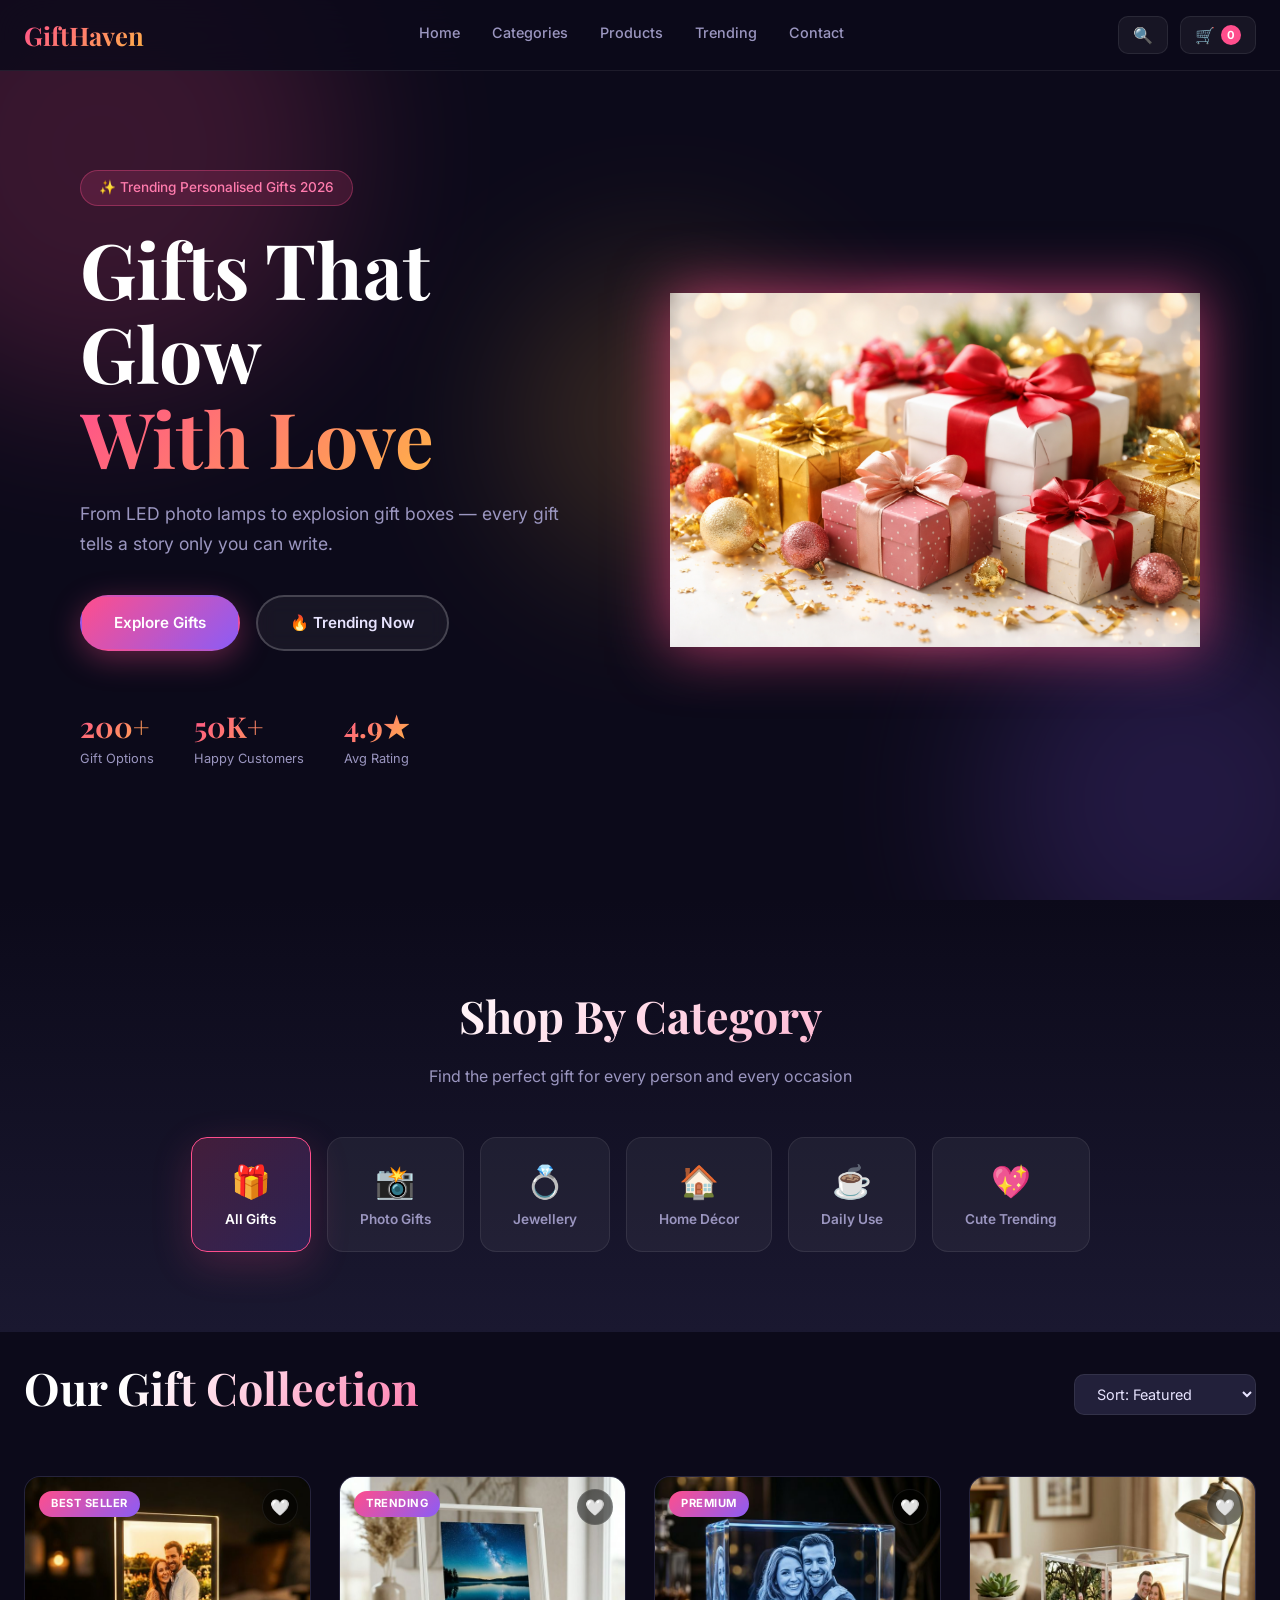
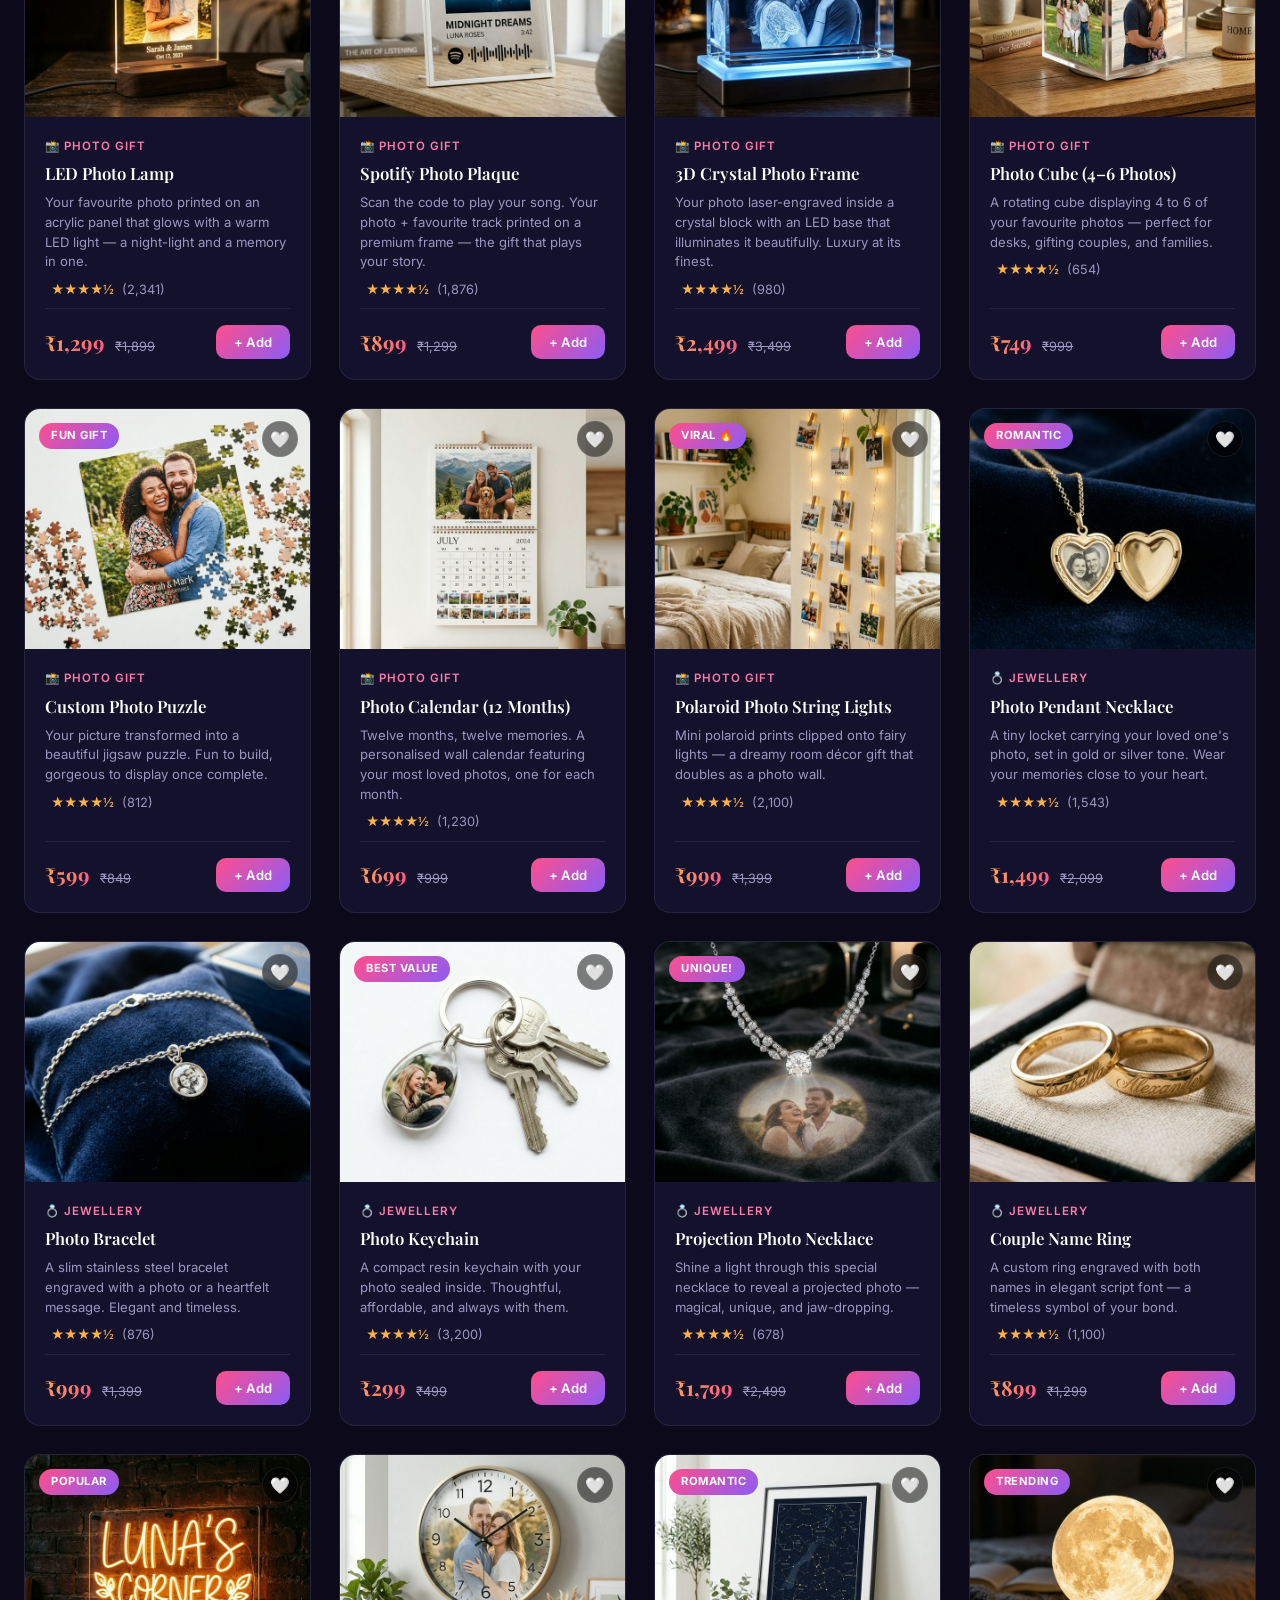
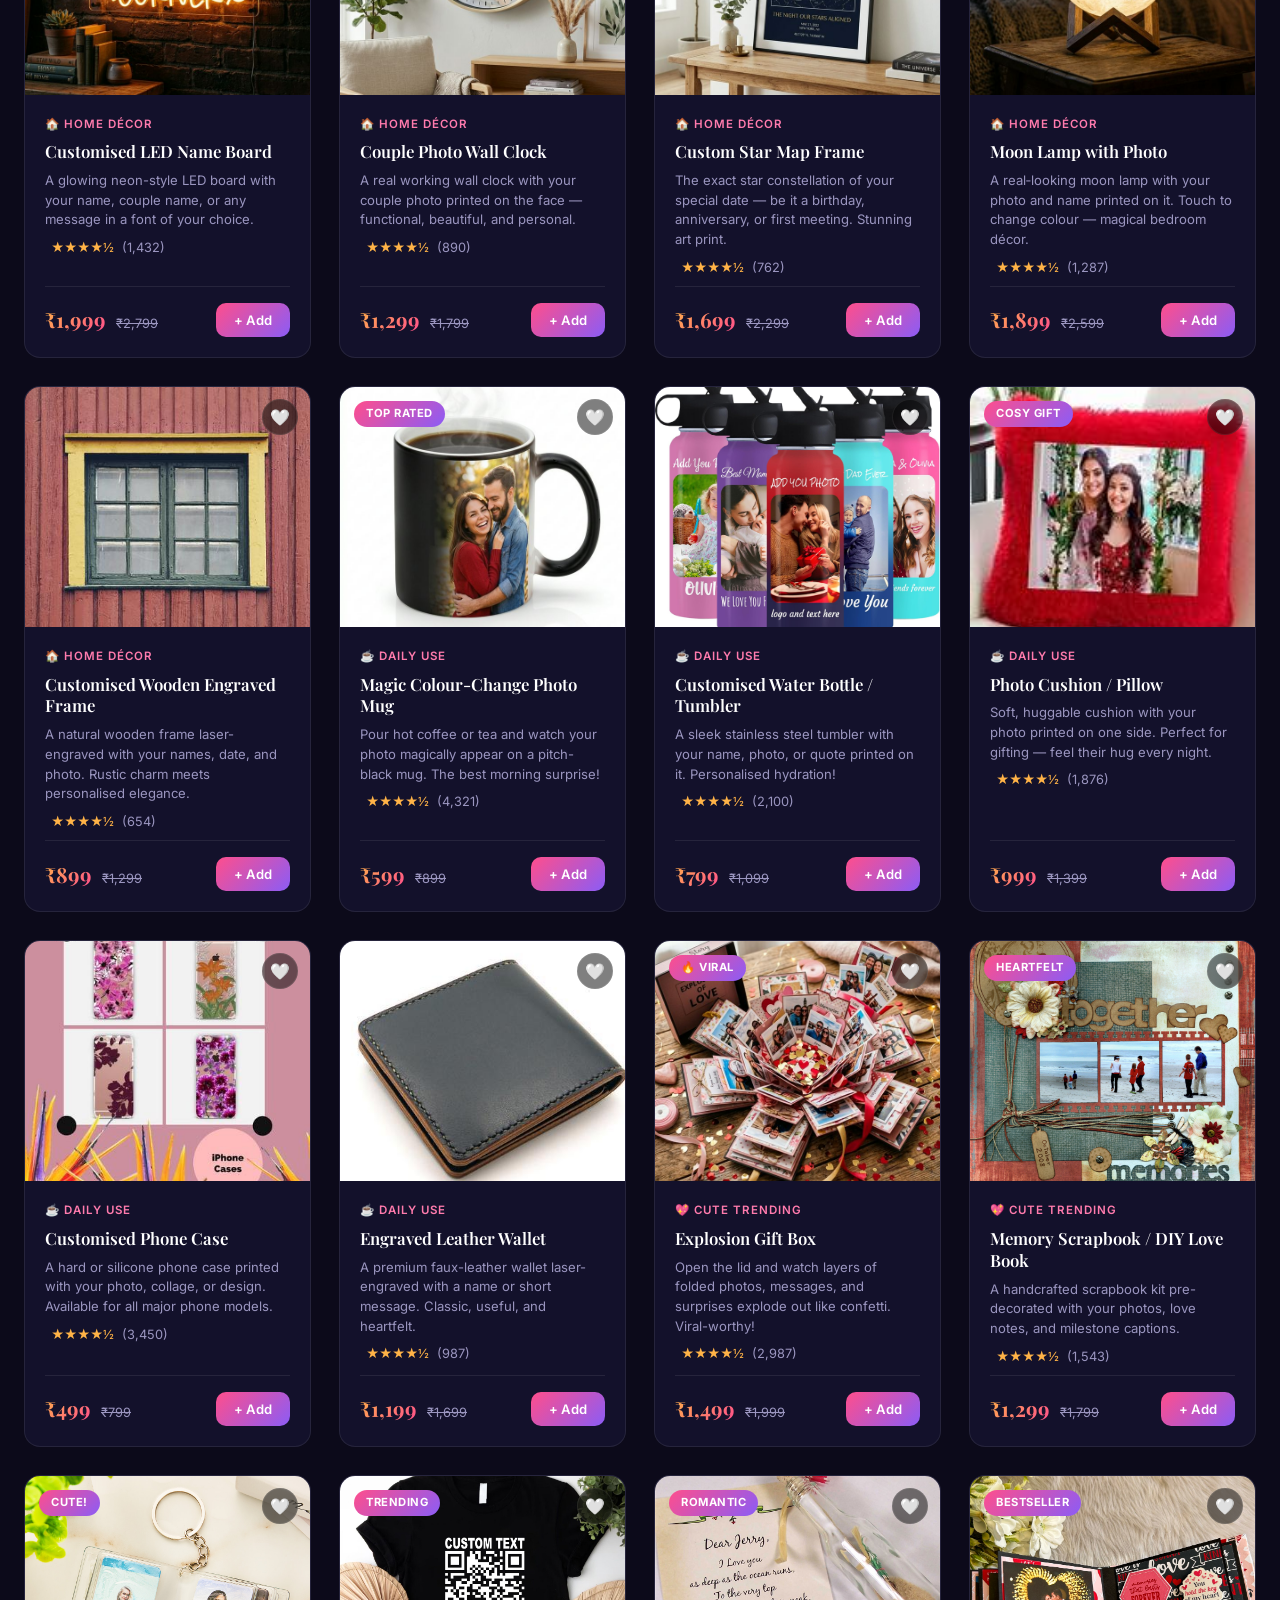
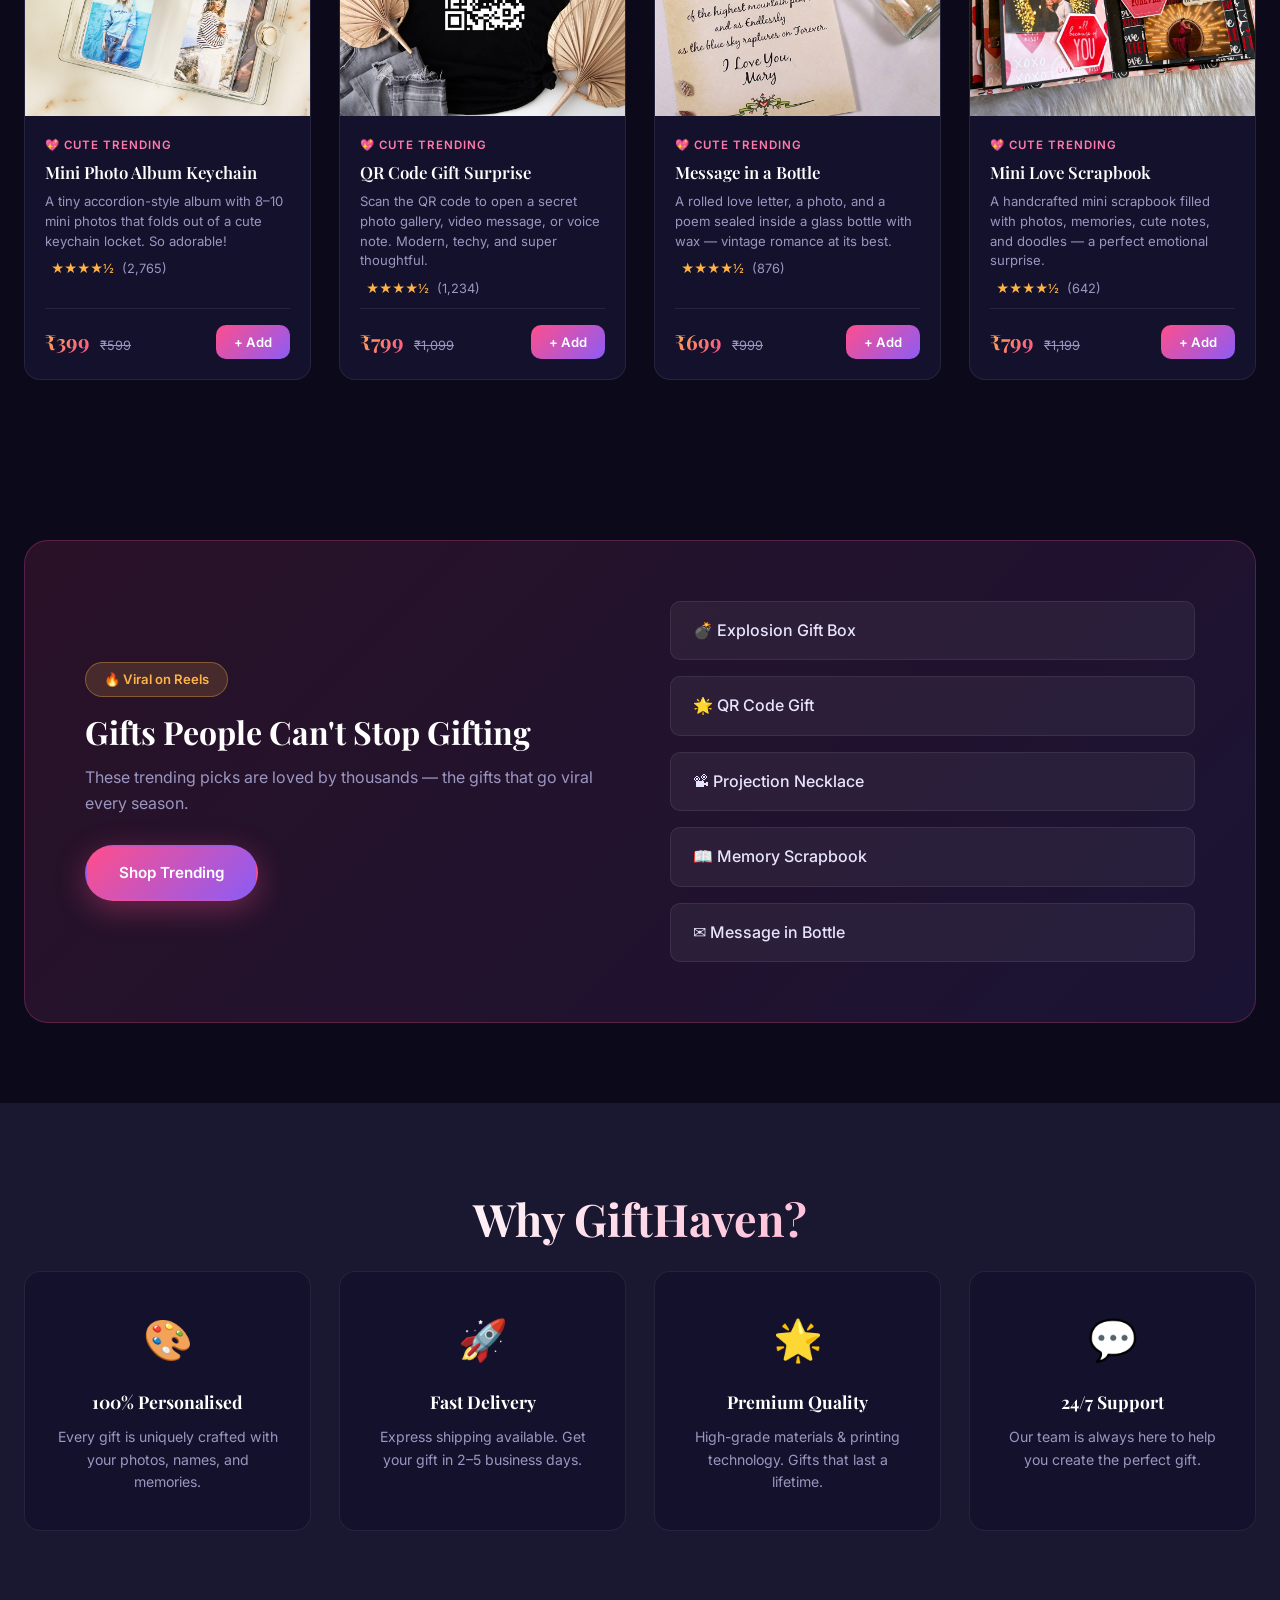
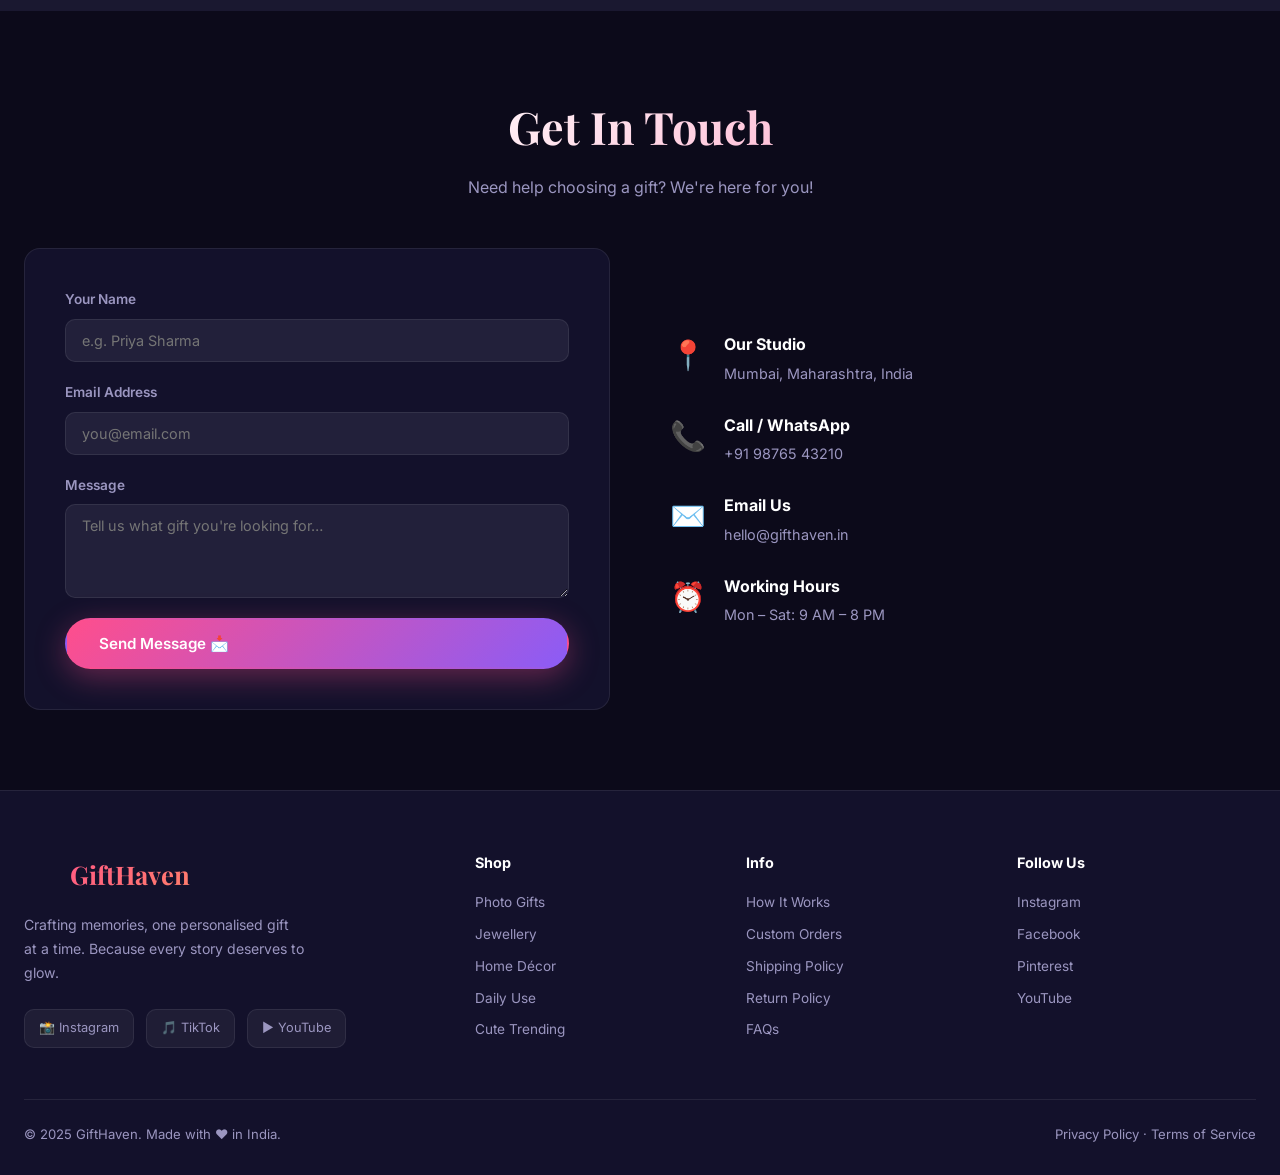
==== commit 2a3e0089: "Enhance index.html with SEO and Open Graph tags Added SEO and Open Graph meta tags for better visibi" ====
--- a/index.html
+++ b/index.html
@@ -10,6 +10,37 @@
   <link href="https://fonts.googleapis.com/css2?family=Playfair+Display:wght@400;600;700&family=Inter:wght@300;400;500;600&display=swap" rel="stylesheet" />
   <link rel="stylesheet" href="style.css" />
   <link rel="icon" type="image/x-icon" href="logo.png">
+ 
+  <meta charset="UTF-8">
+  <meta name="viewport" content="width=device-width, initial-scale=1.0">
+
+  <title>GiftHaven – Personalized Gifts That Tell Your Story</title>
+
+  <!-- SEO Meta Tags -->
+
+  <meta name="description" content="GiftHaven offers personalized and unique gifts for birthdays, anniversaries, and special occasions. Create meaningful memories with custom gifts.">
+
+  <meta name="keywords" content="GiftHaven, personalized gifts India, custom gifts, birthday gifts, anniversary gifts, unique gift ideas, custom star map, photo frame gifts, romantic gifts, handmade gifts online">
+
+  <meta name="author" content="GiftHaven">
+
+  <!-- Open Graph (for WhatsApp, Facebook) -->
+
+  <meta property="og:title" content="GiftHaven – Personalized Gifts">
+  <meta property="og:description" content="Explore unique and personalized gifts for every occasion.">
+  <meta property="og:type" content="website">
+  <meta property="og:url" content="https://gift-haven.vercel.app/">
+  <meta property="og:image" content="https://gift-haven.vercel.app/preview.jpg">
+
+  <!-- Twitter Card -->
+
+  <meta name="twitter:card" content="summary_large_image">
+  <meta name="twitter:title" content="GiftHaven – Personalized Gifts">
+  <meta name="twitter:description" content="Discover unique personalized gifts online.">
+  <meta name="twitter:image" content="https://gift-haven.vercel.app/preview.jpg">
+
+
+
 </head>
 <body>
 
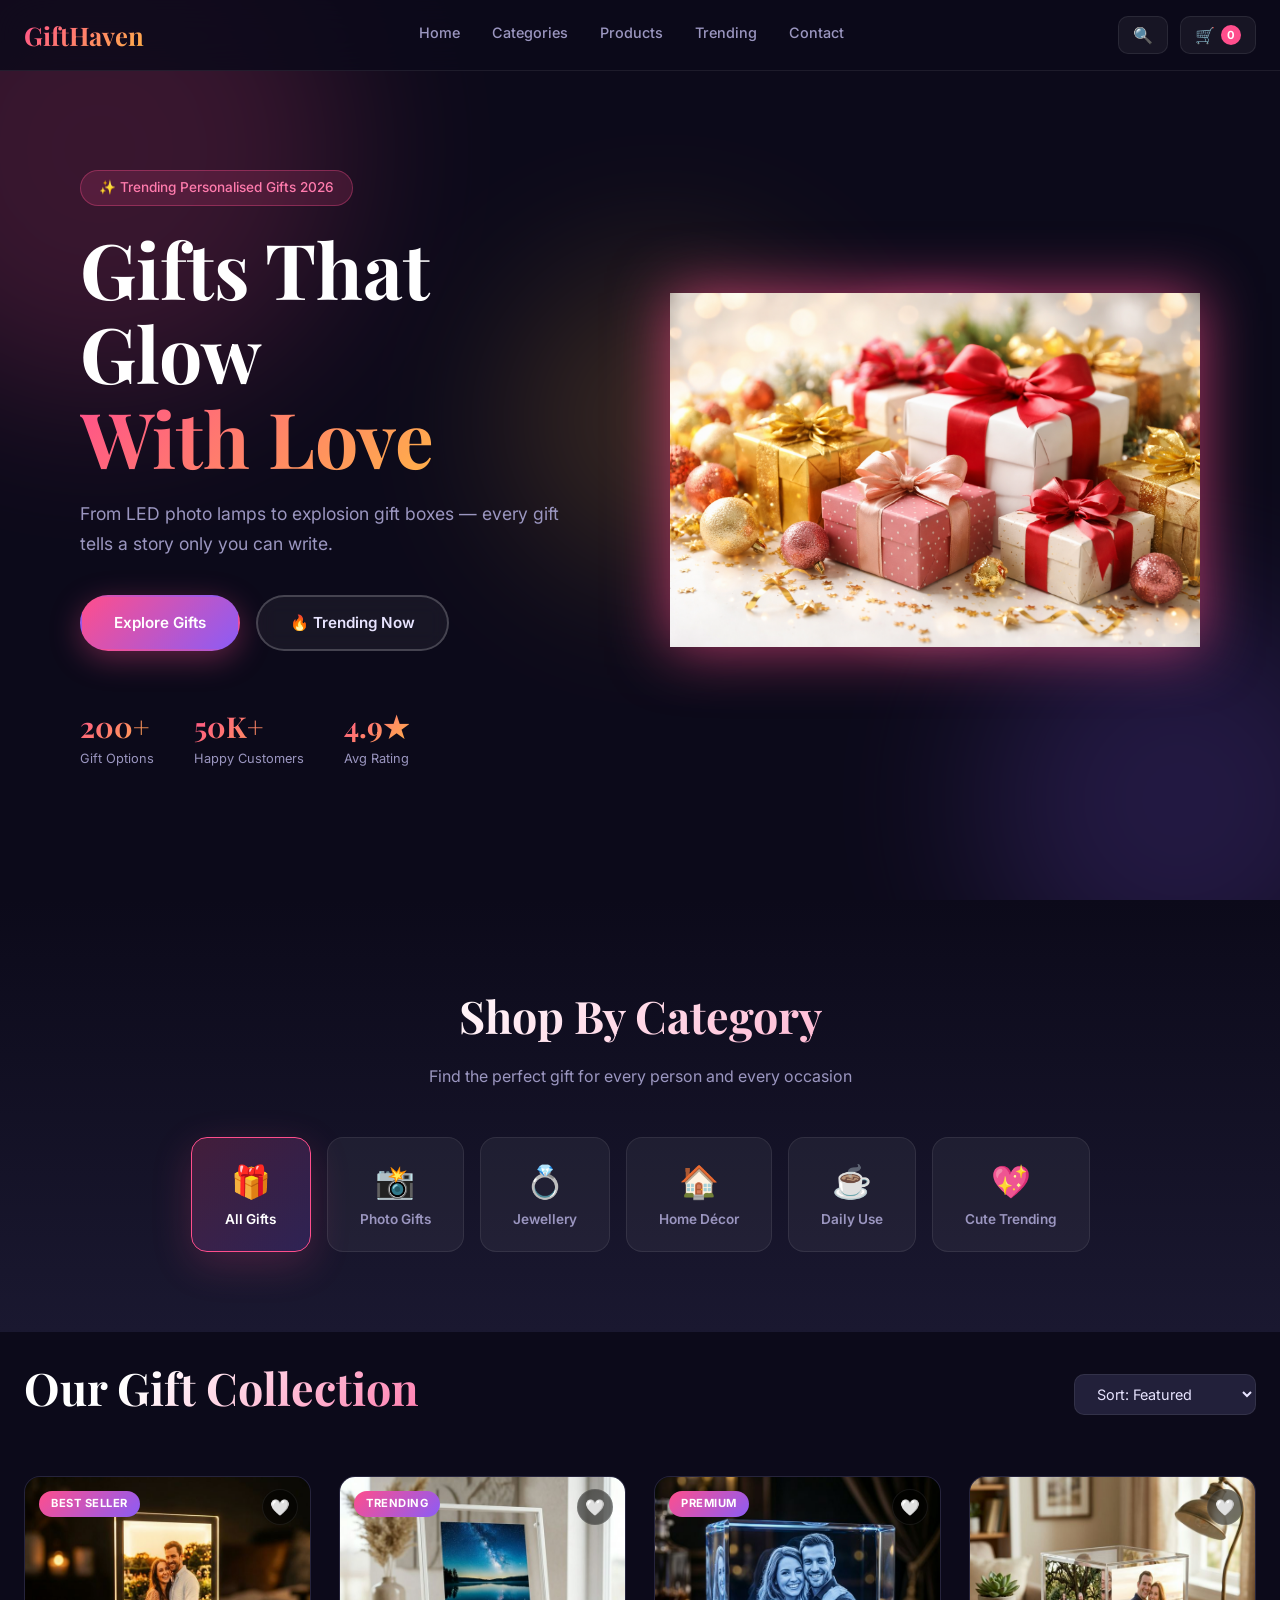
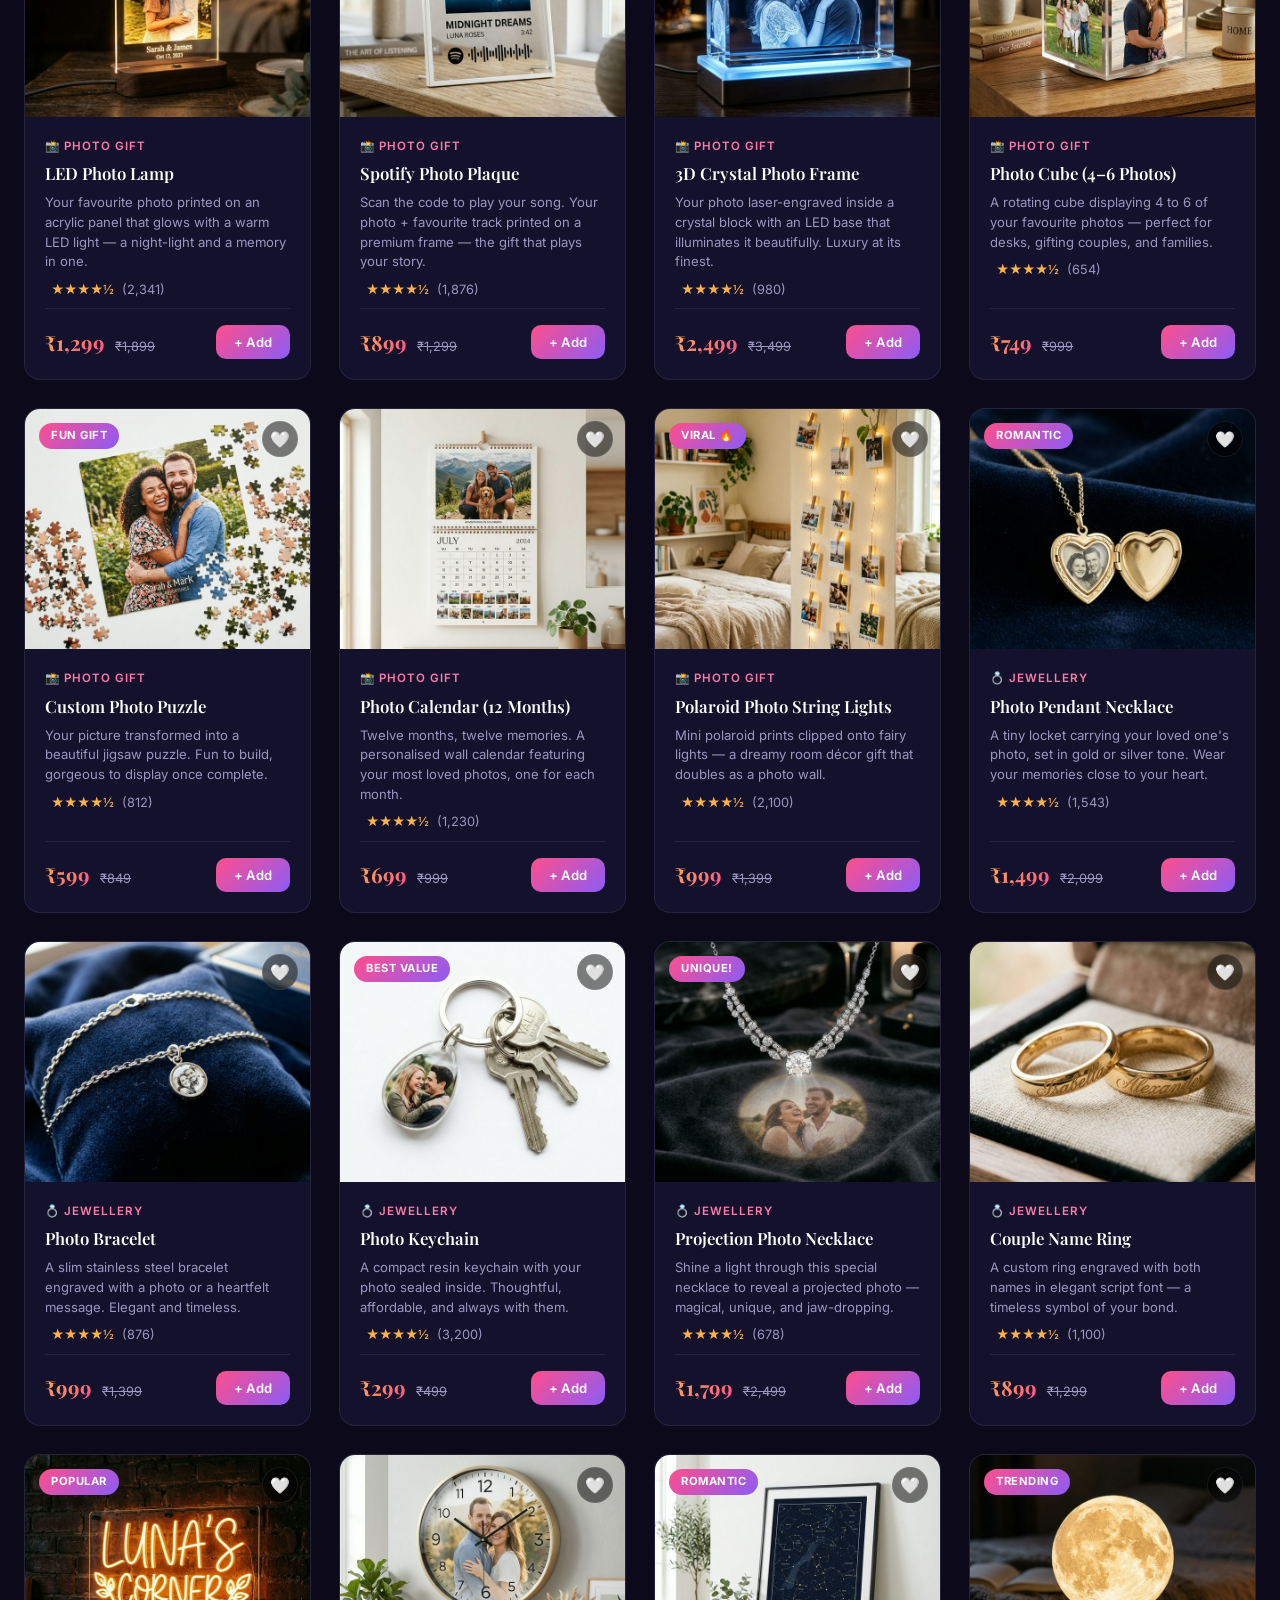
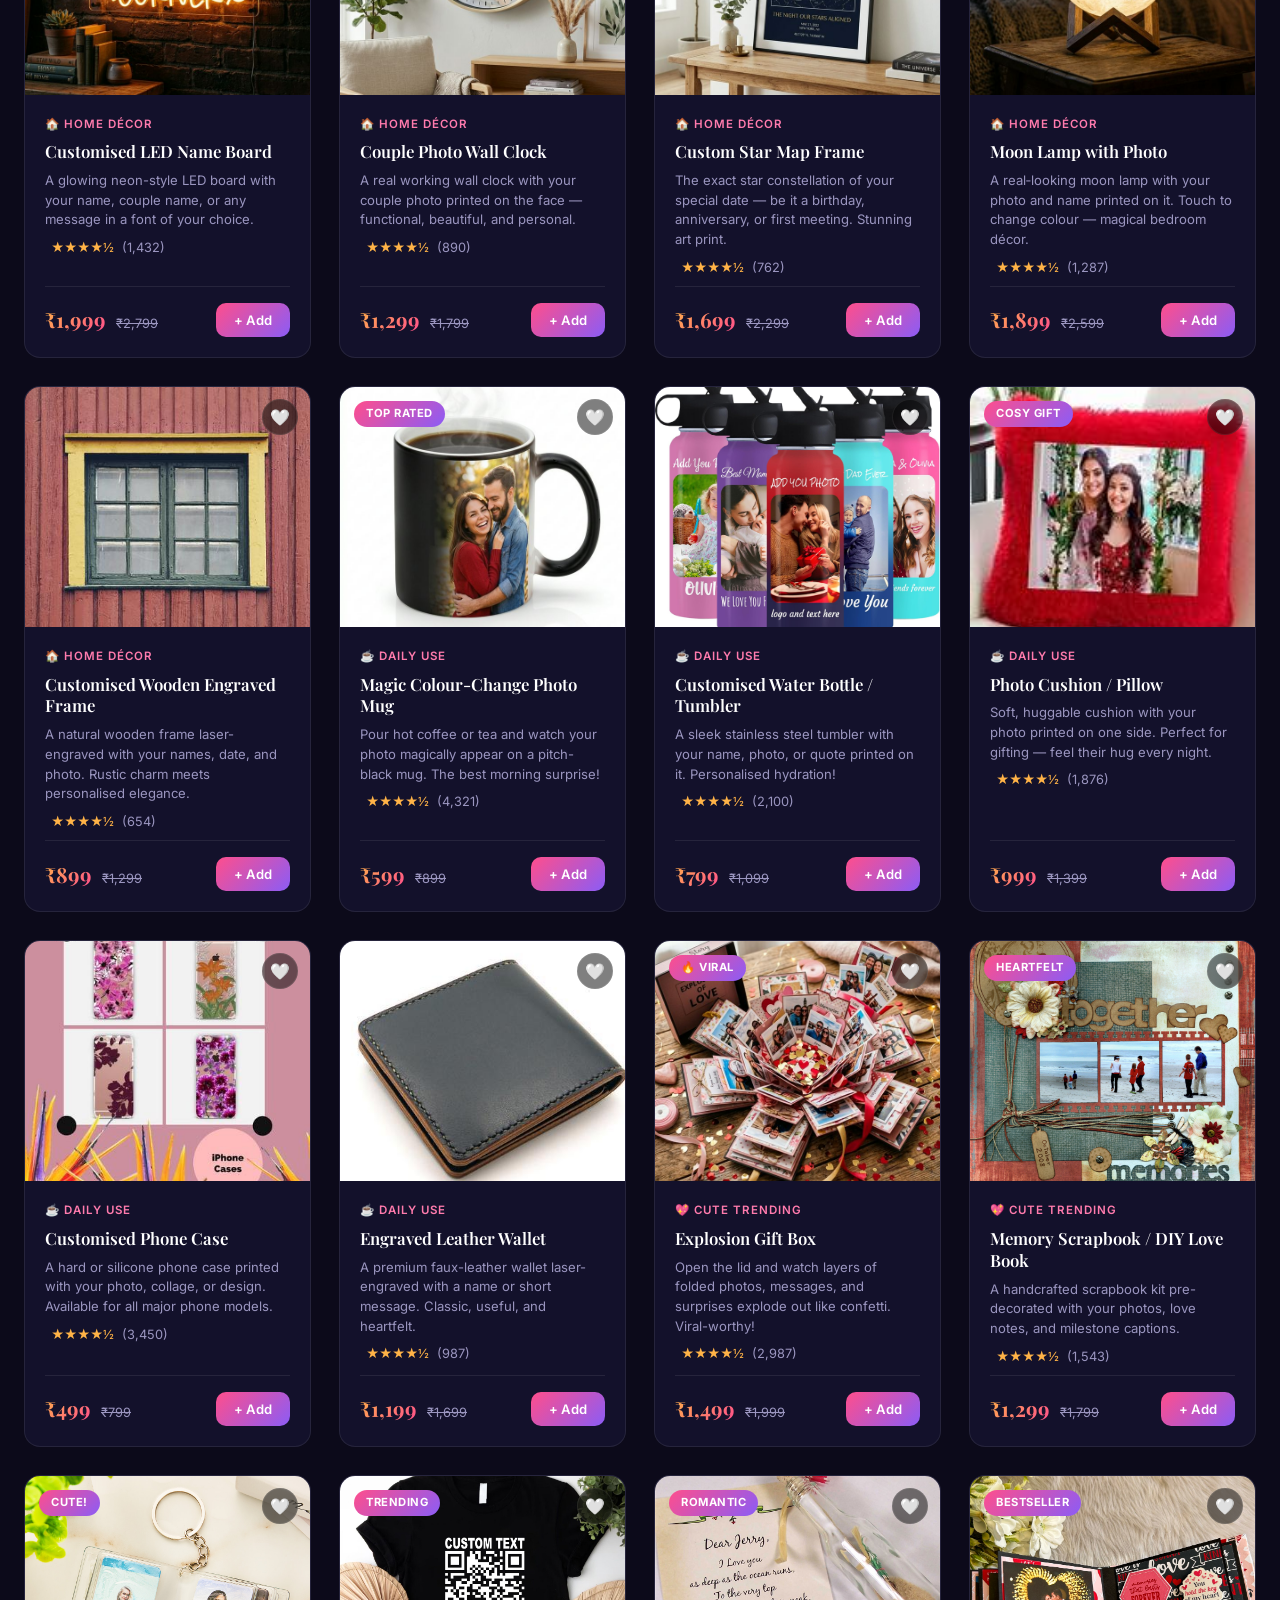
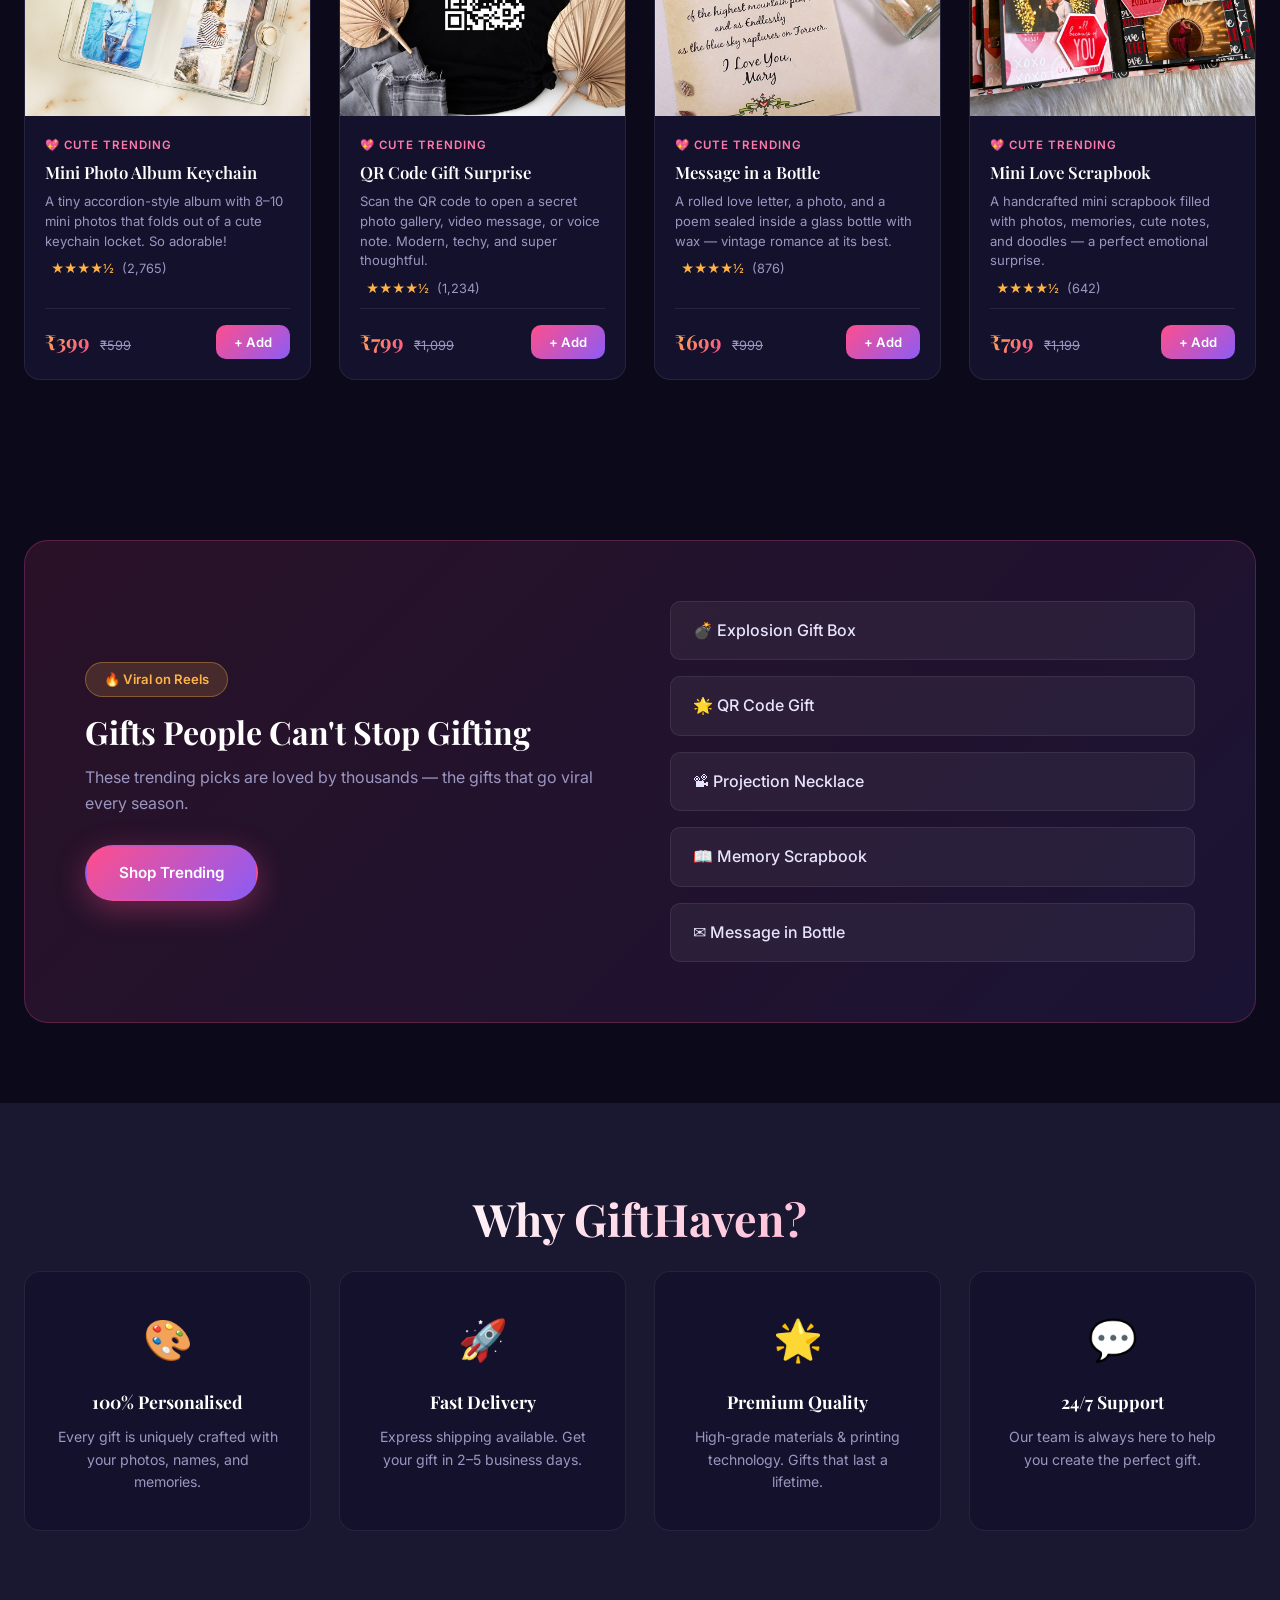
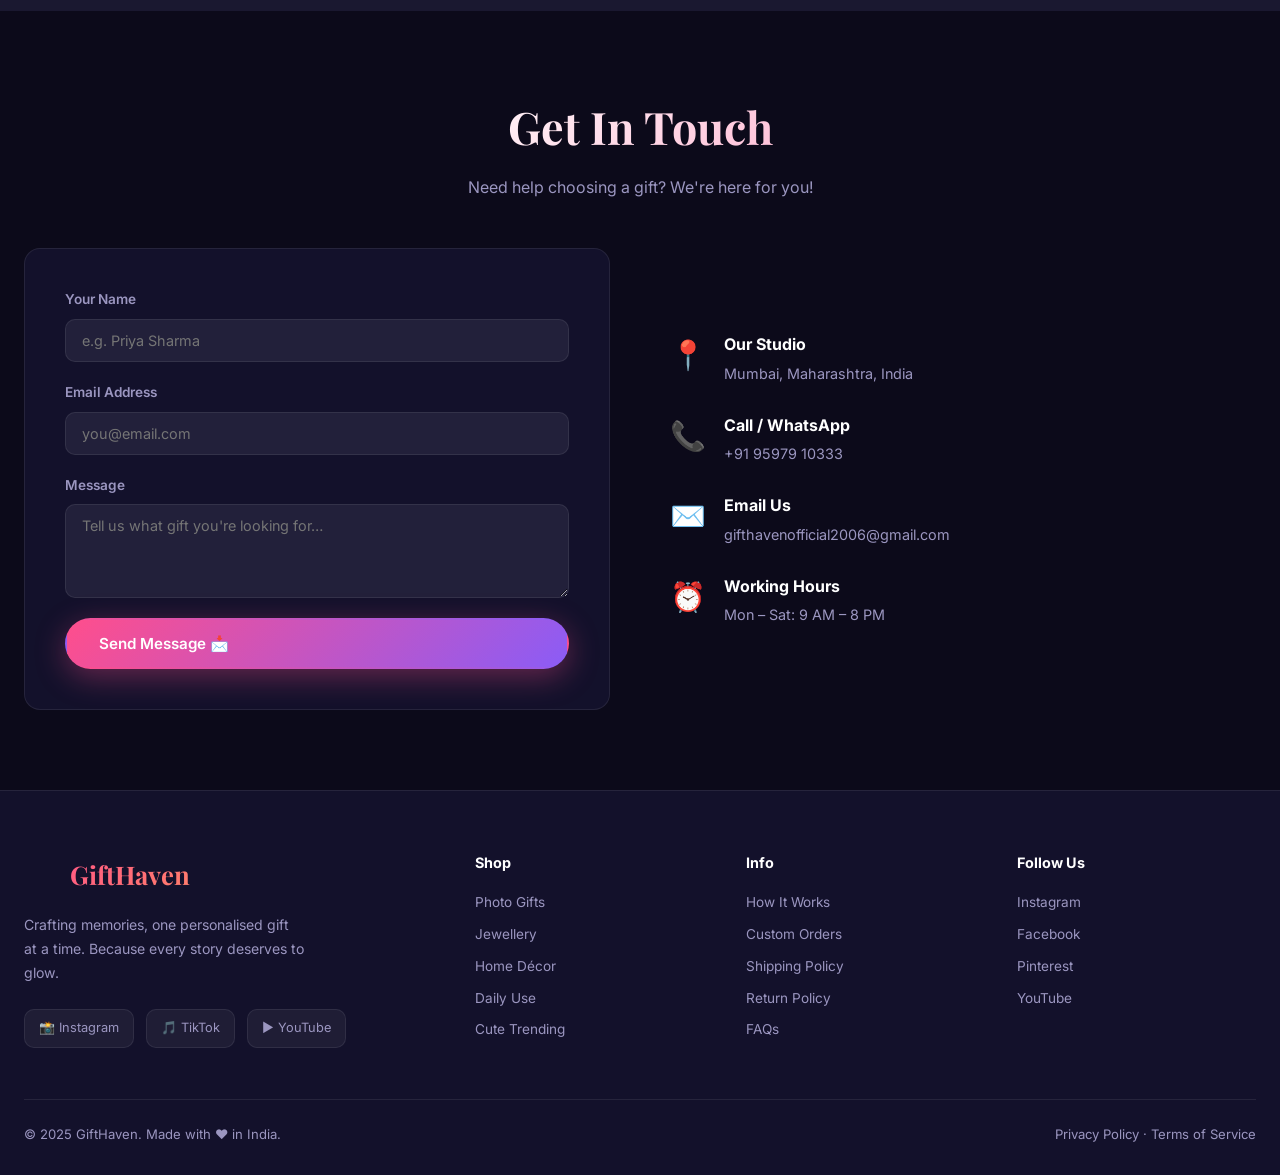
==== commit 9f4d8992: "Update index.html" ====
--- a/index.html
+++ b/index.html
@@ -239,14 +239,14 @@
             <span class="ci-icon">📞</span>
             <div>
               <strong>Call / WhatsApp</strong>
-              <p>+91 98765 43210</p>
+              <p>+91 95979 10333</p>
             </div>
           </div>
           <div class="contact-item">
             <span class="ci-icon">✉️</span>
             <div>
               <strong>Email Us</strong>
-              <p>hello@gifthaven.in</p>
+              <p>gifthavenofficial2006@gmail.com</p>
             </div>
           </div>
           <div class="contact-item">
